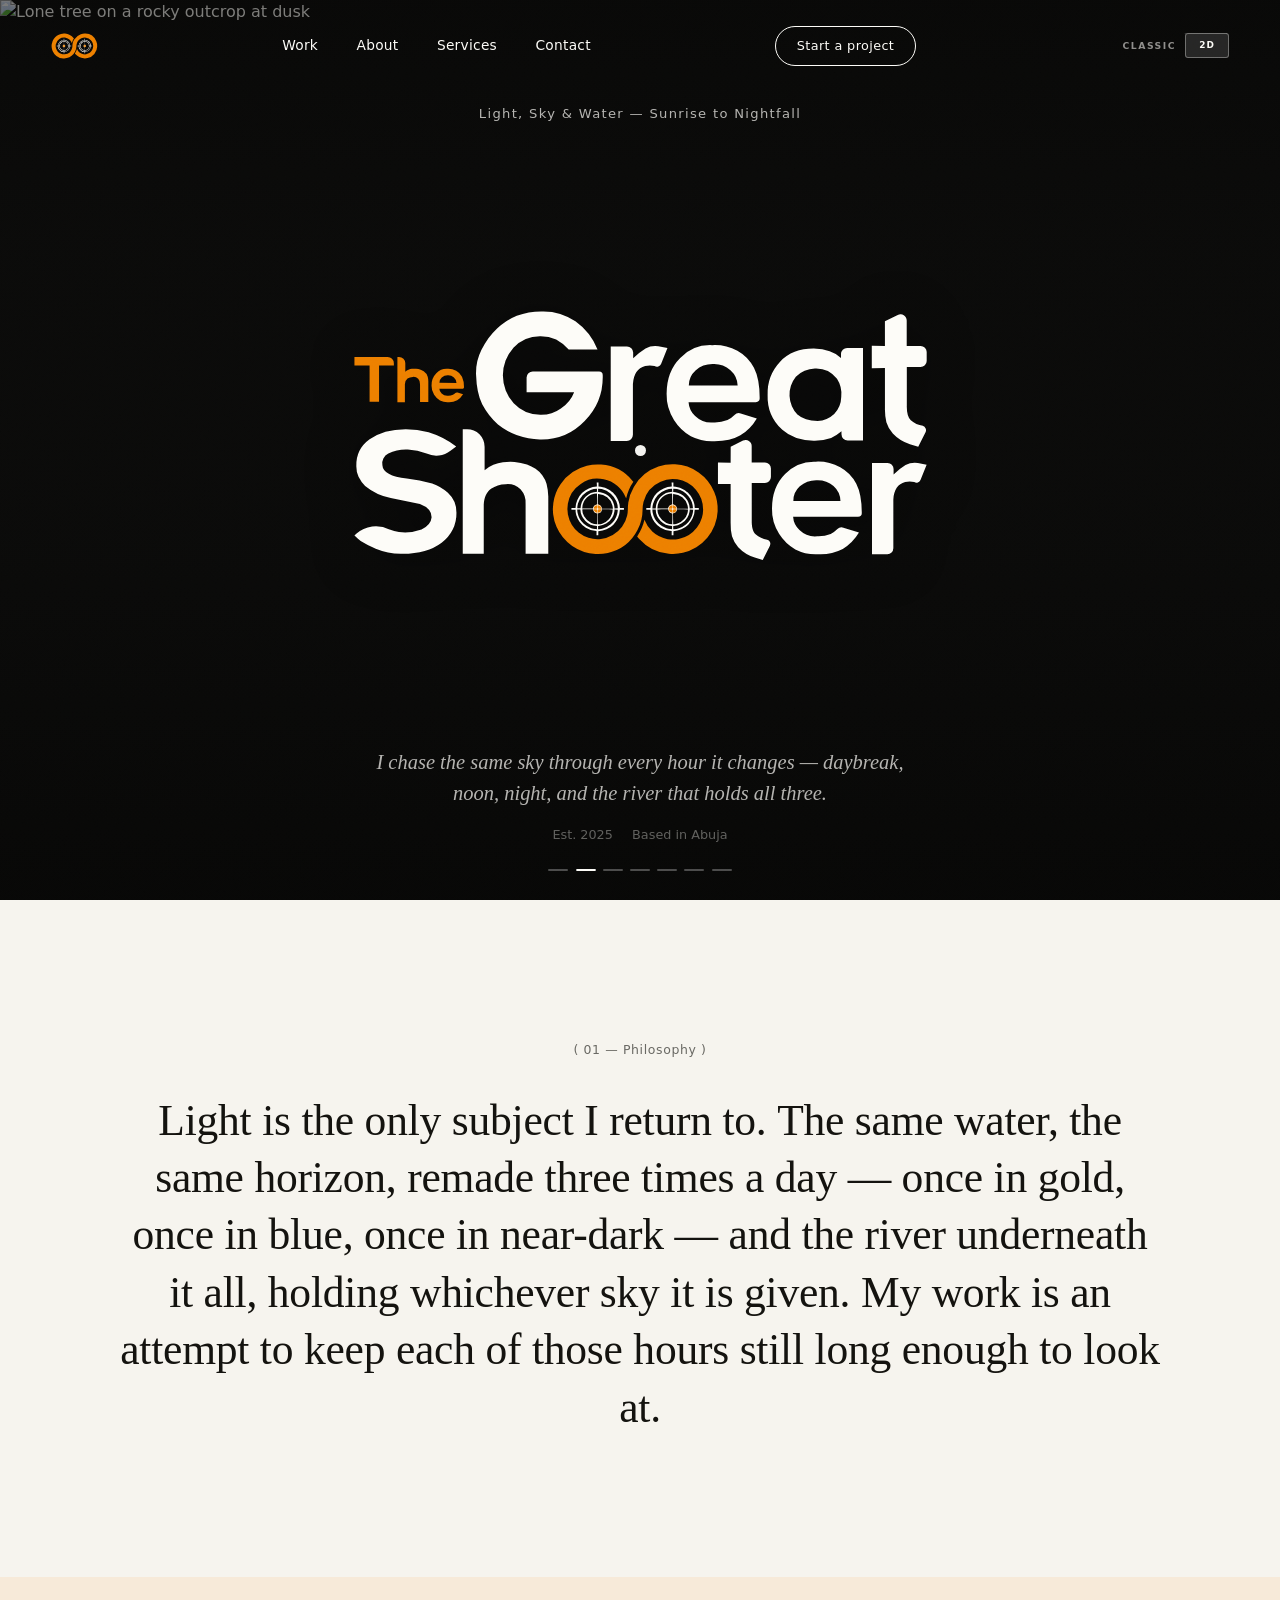
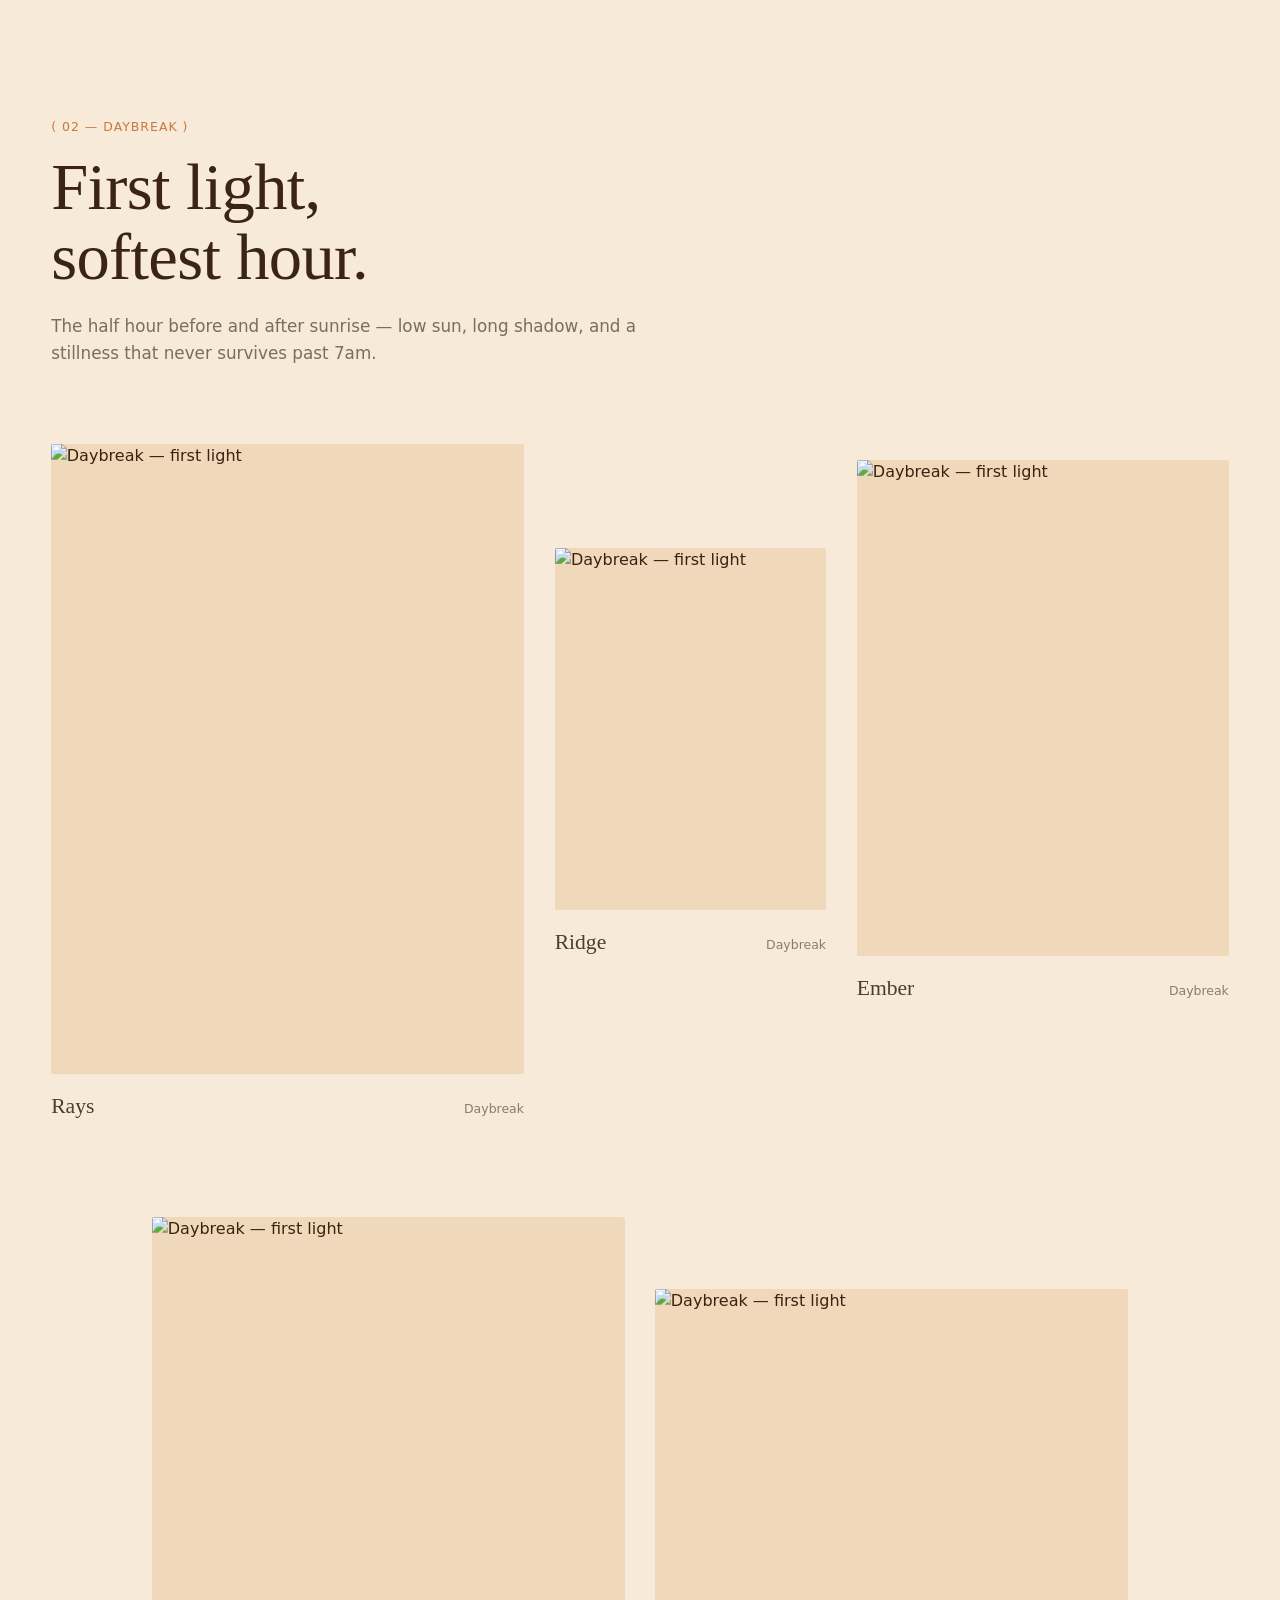
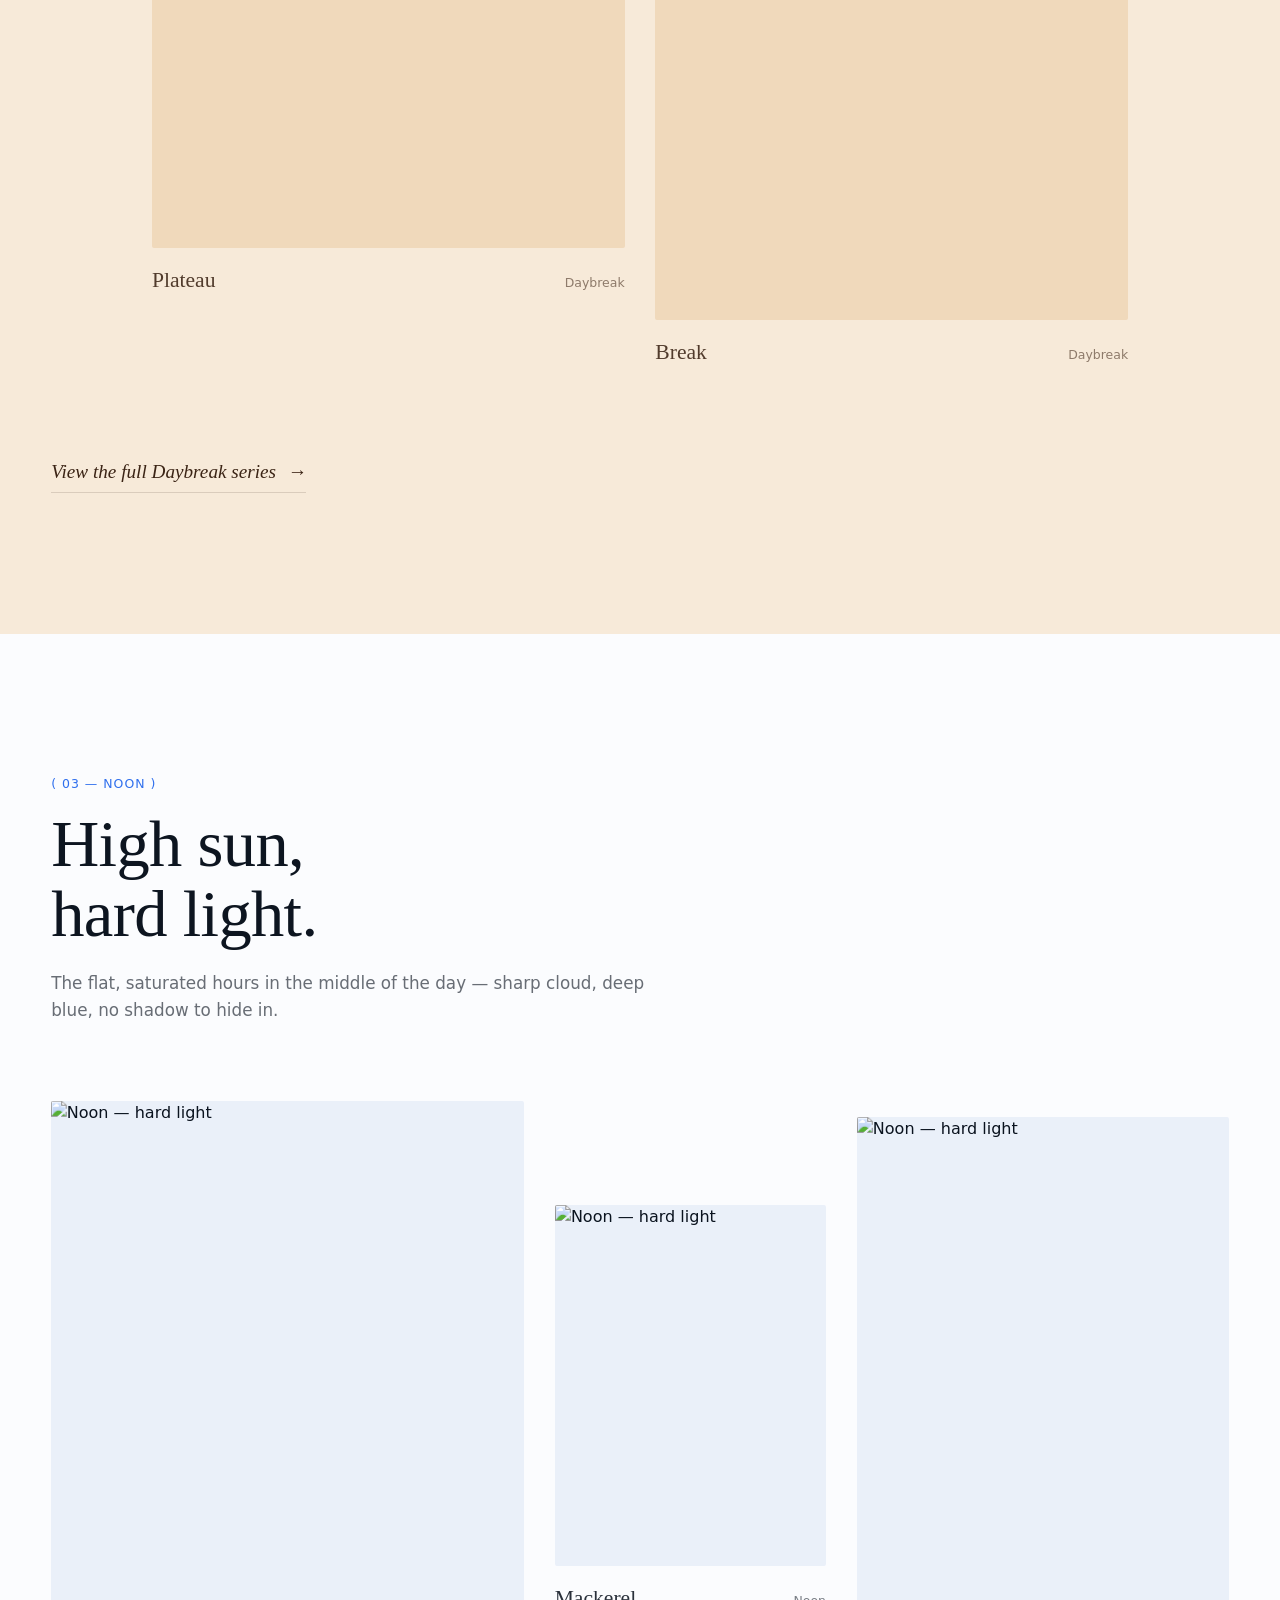
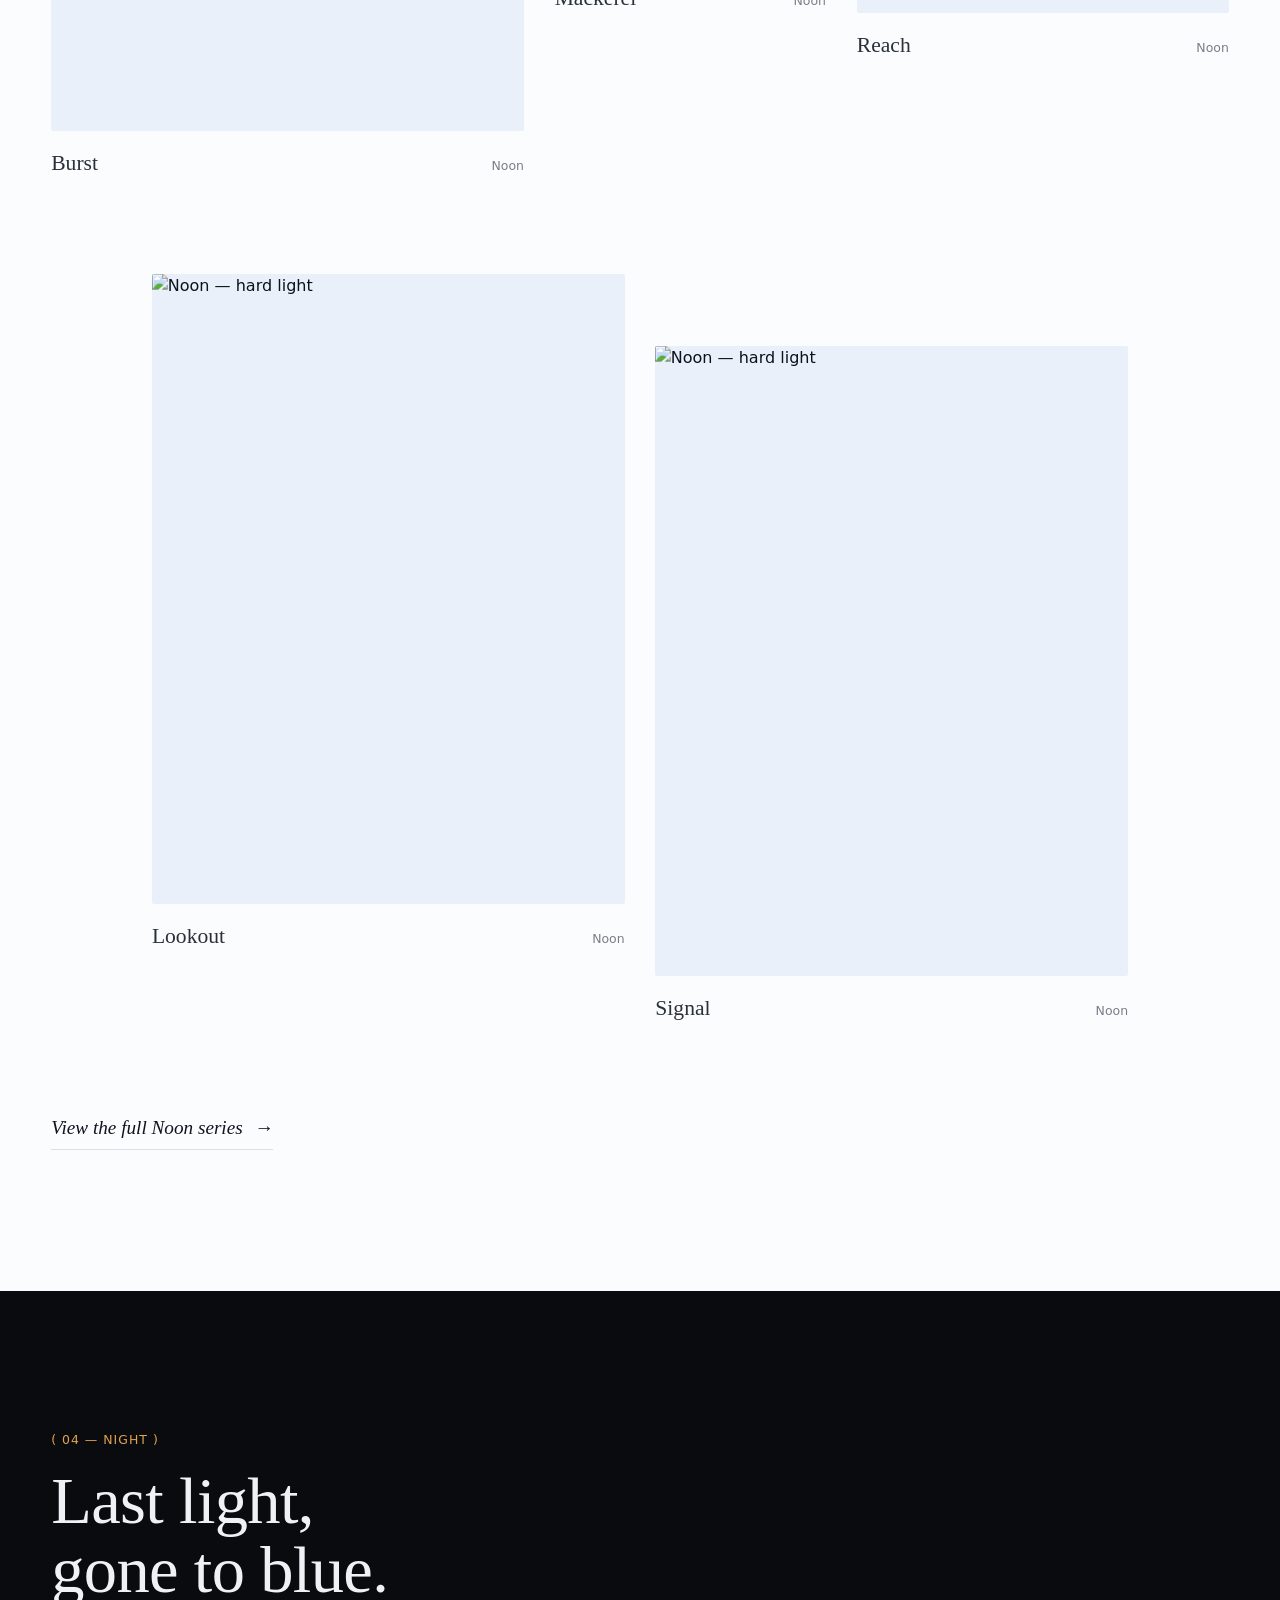
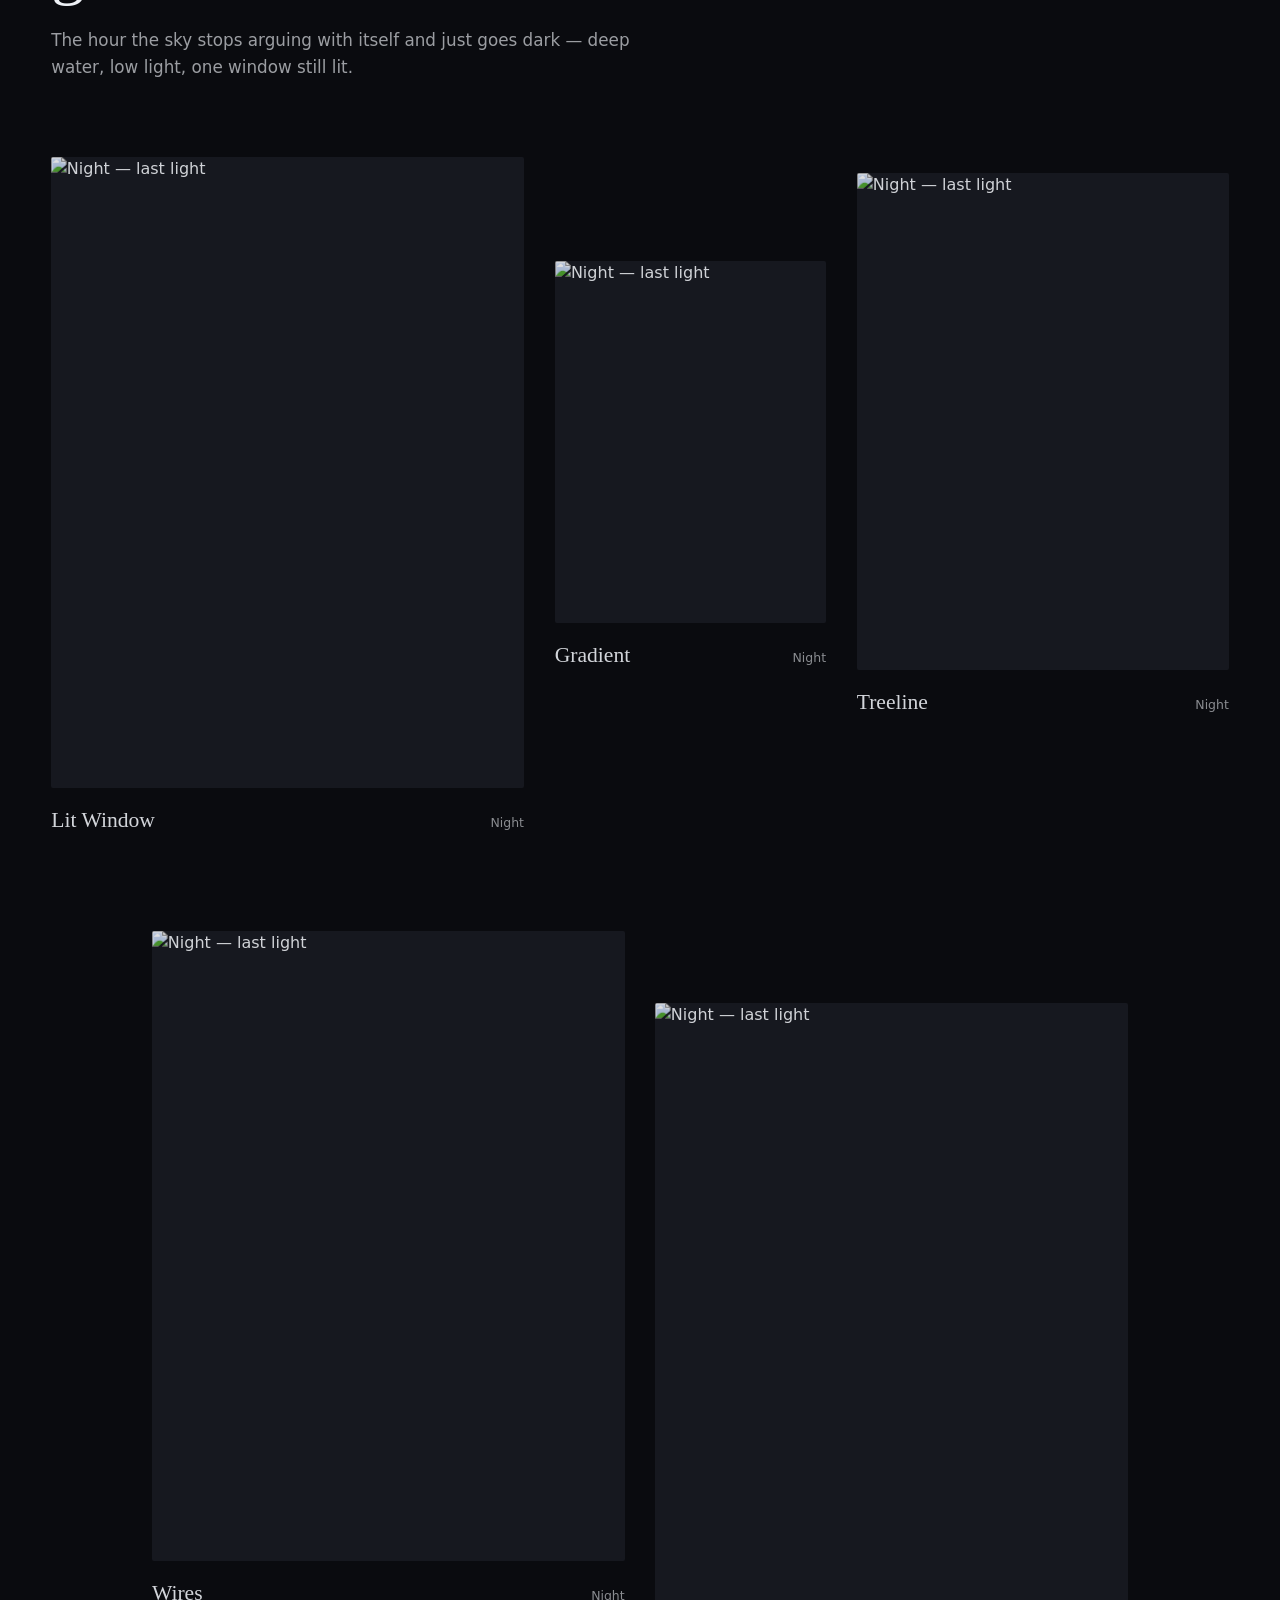
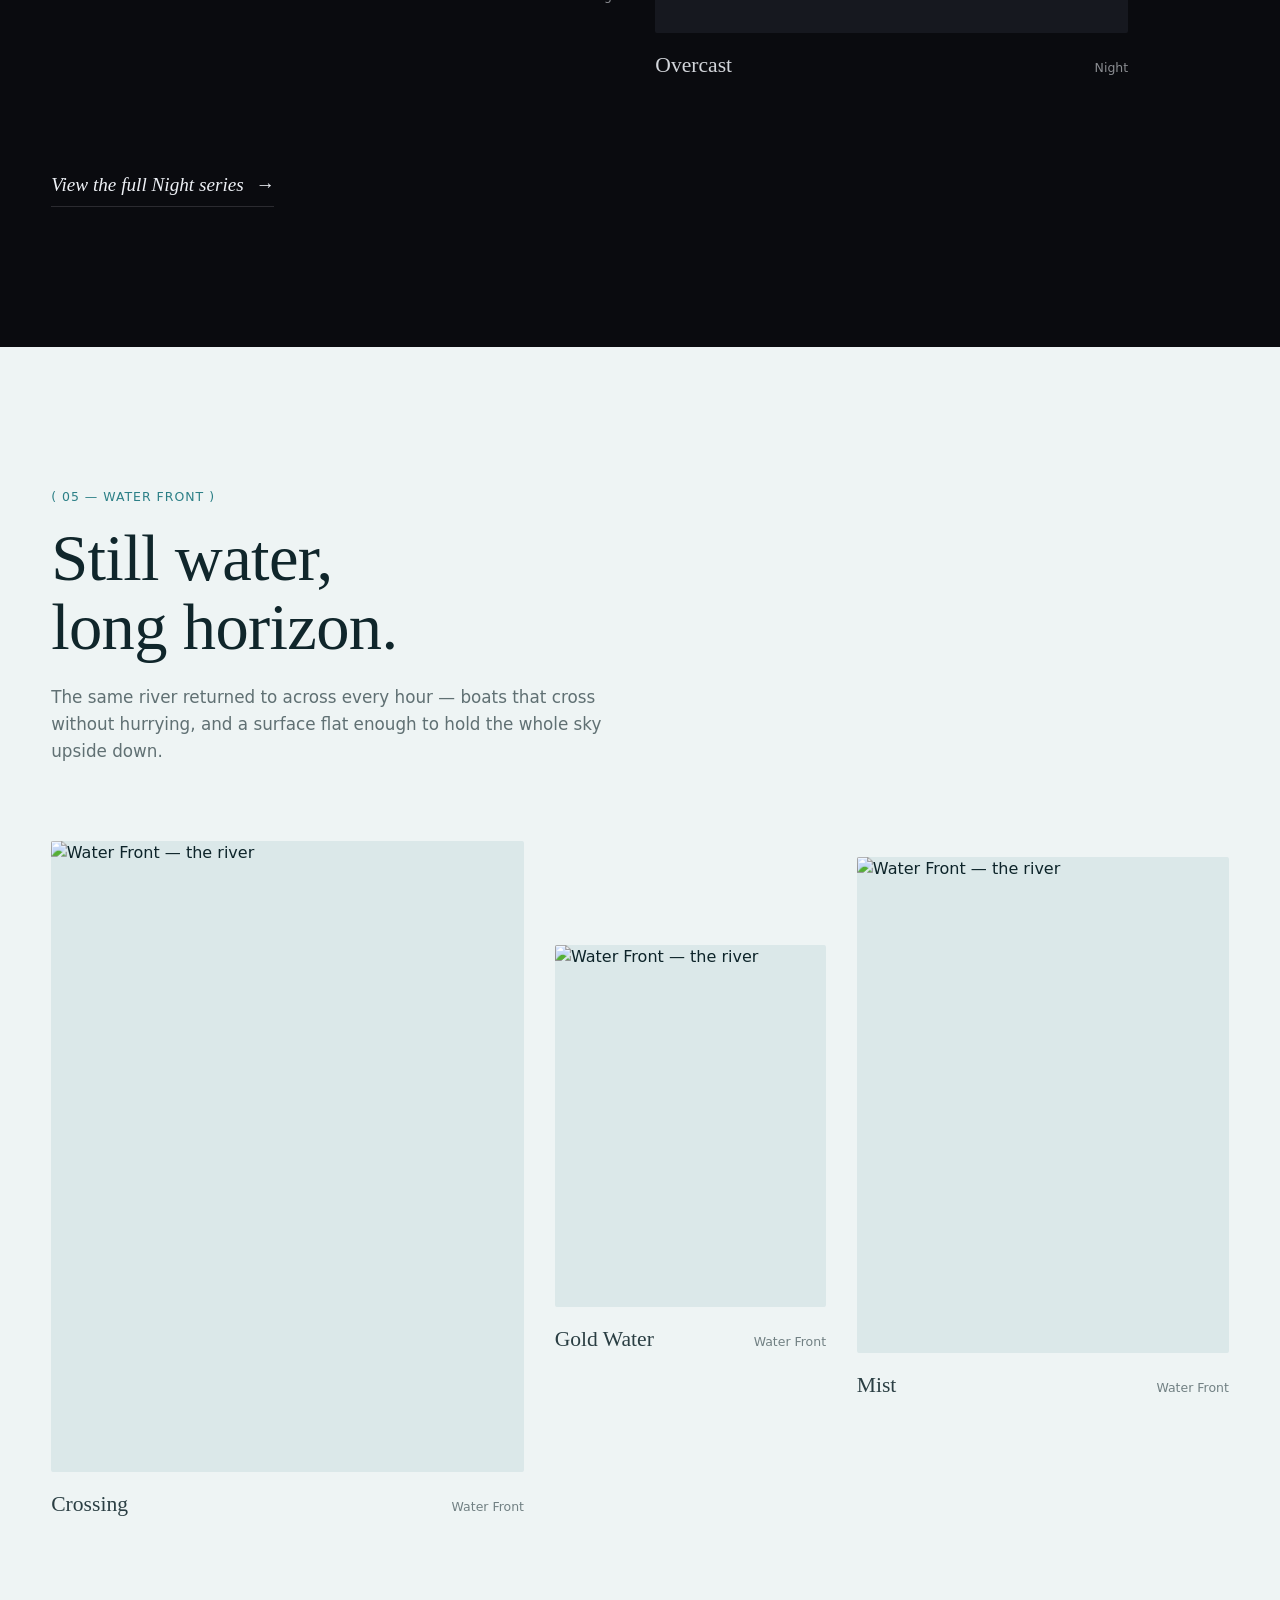
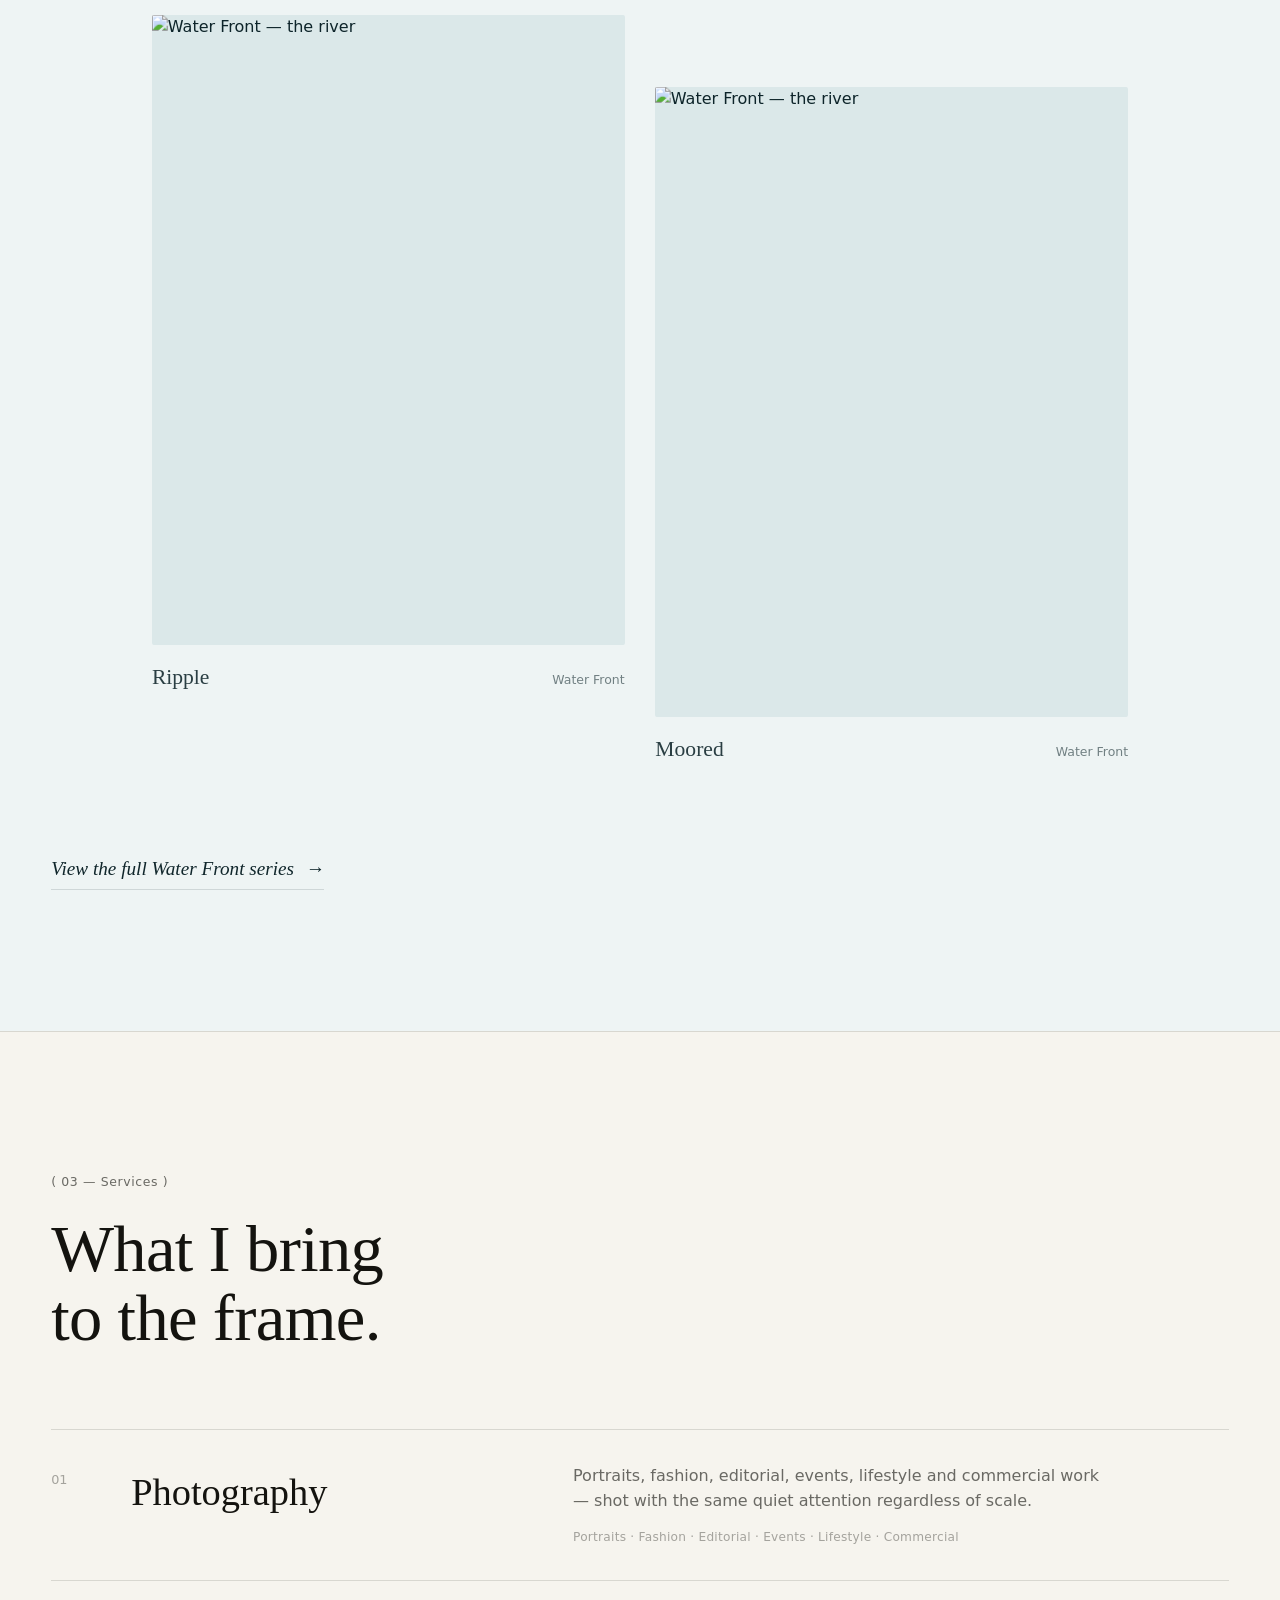
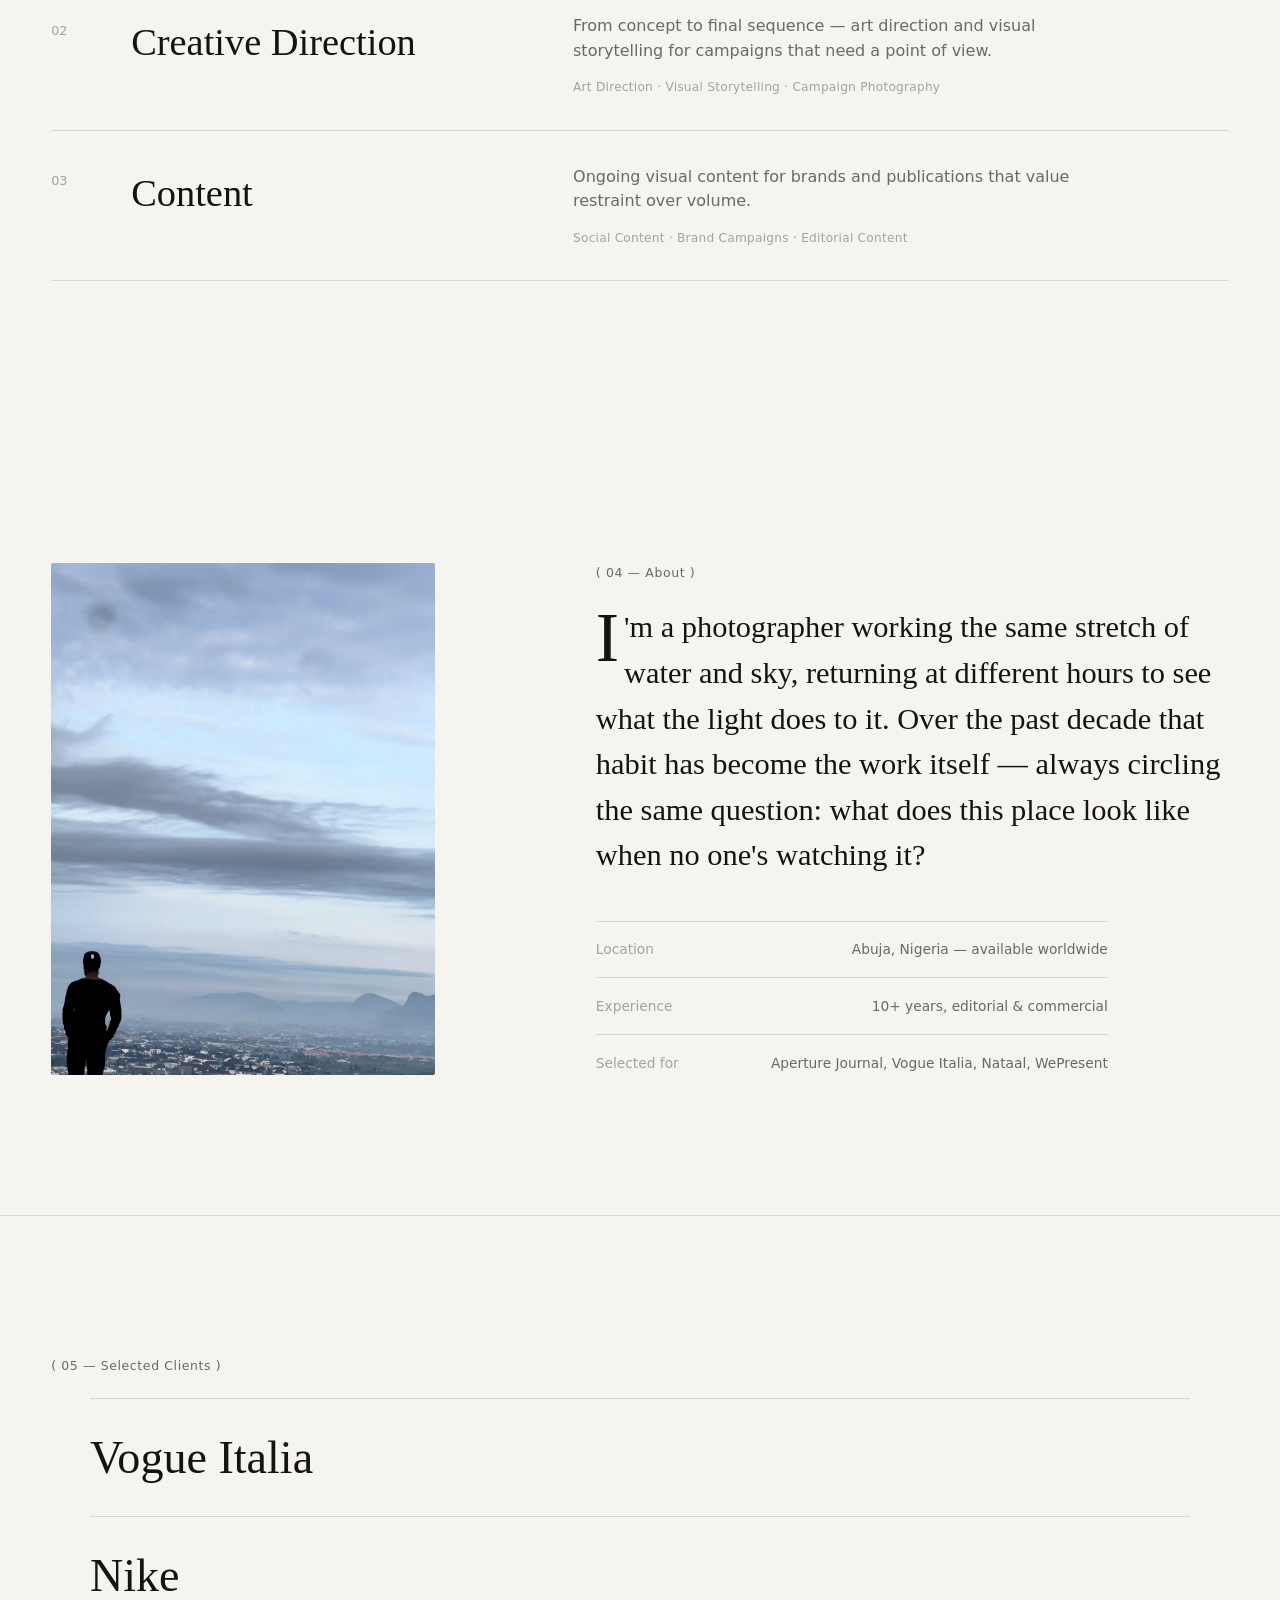
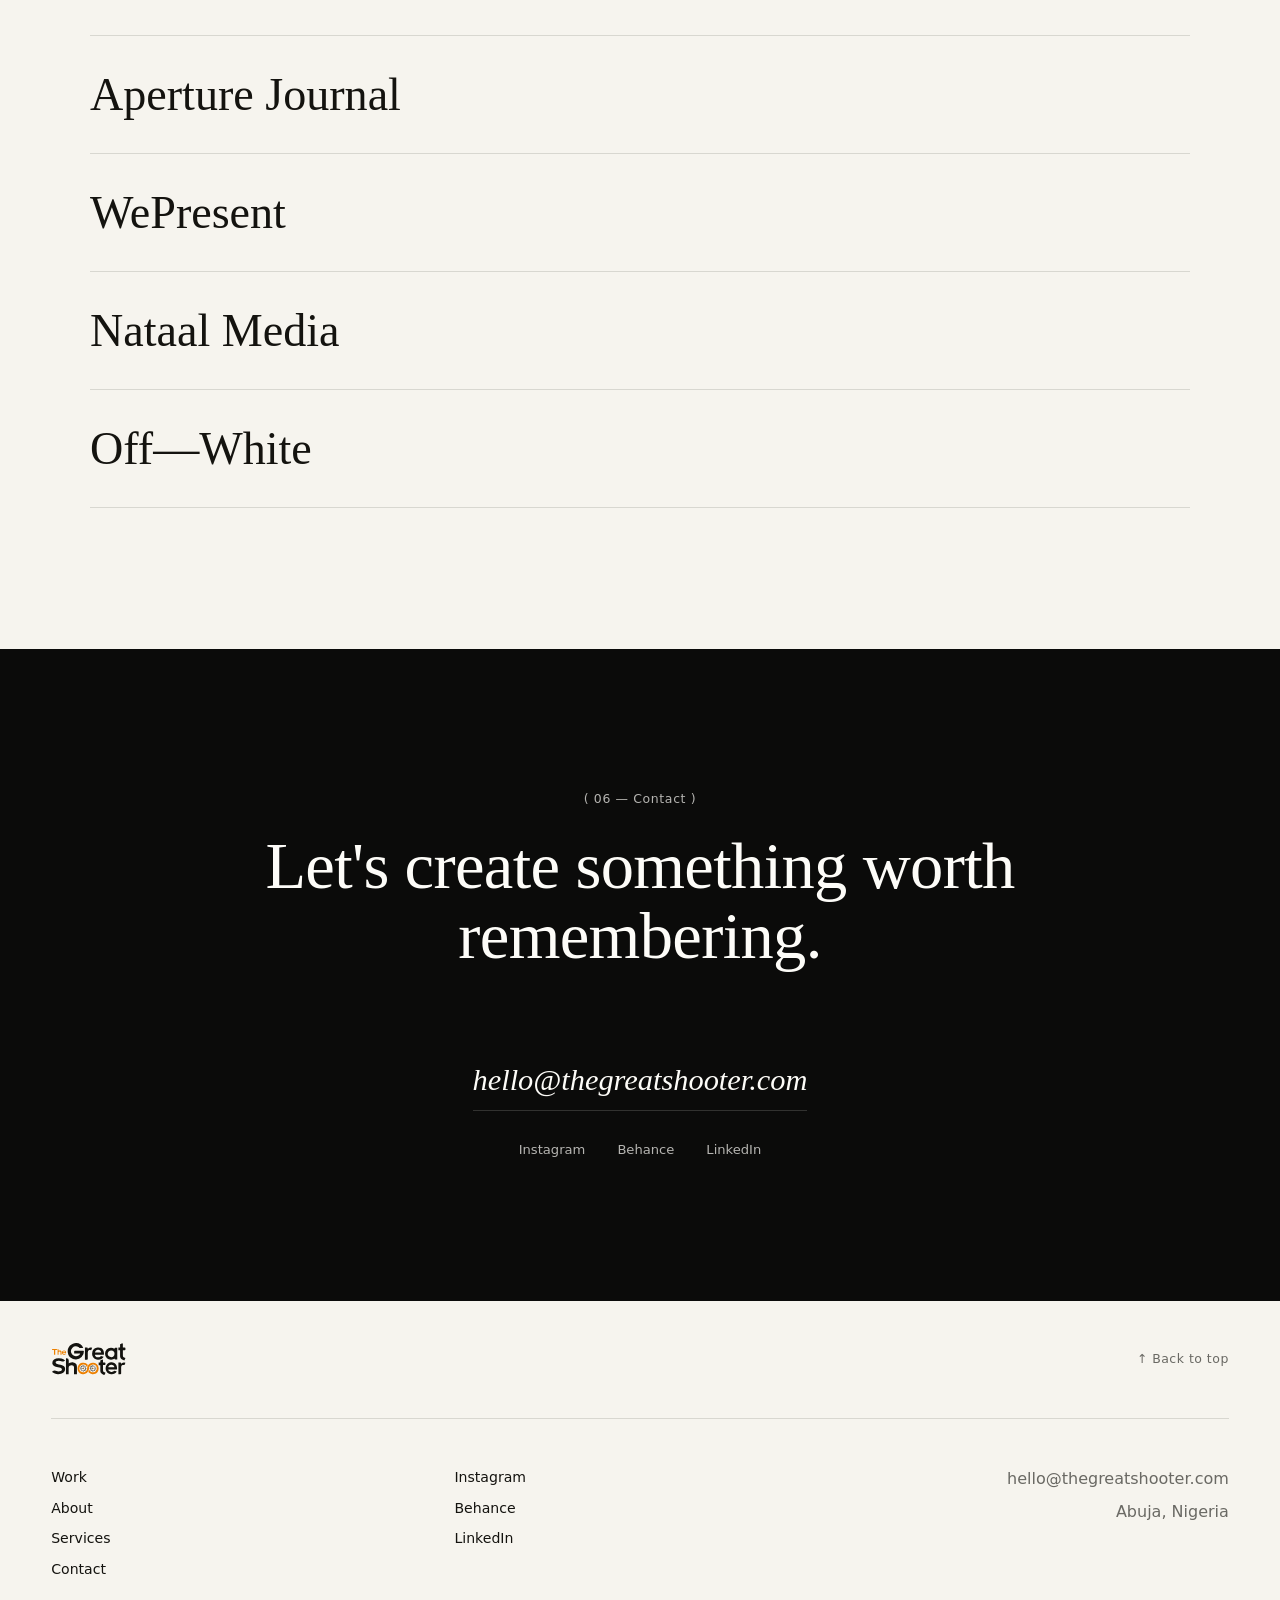
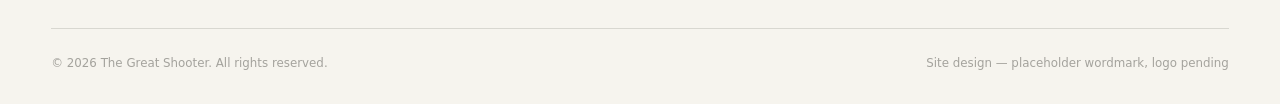
==== index.html @ 6ff4e576 "The Great Shooter - portfolio site" ====
<!DOCTYPE html>
<html lang="en">
<head>
<meta charset="UTF-8">
<meta name="viewport" content="width=device-width, initial-scale=1.0">
<title>The Great Shooter — Photography</title>
<meta name="description" content="The Great Shooter — portrait, fashion and editorial photography. A visual exhibition of stillness and character.">
<link rel="preconnect" href="https://api.fontshare.com">
<link rel="preconnect" href="https://cdn.fontshare.com" crossorigin>
<link href="https://api.fontshare.com/v2/css?f[]=gambarino@400&f[]=manrope@300,400,500,600,700&display=swap" rel="stylesheet">
<link rel="icon" href="assets/logo/icon.svg" type="image/svg+xml">
<link rel="stylesheet" href="css/style.css">
<meta name="referrer" content="no-referrer">
</head>
<body>
<svg class="tgs-defs" aria-hidden="true" focusable="false" width="0" height="0" style="position:absolute"><symbol id="tgs-logo" viewBox="109.4 168 213.1 96"><path class="tgs-mark" d="M126.72,189.81v.77h-5.36v13.17h-3.43V190.58h-5.48v-3.07h12A2.3,2.3,0,0,1,126.72,189.81Z"/><path class="tgs-mark" d="M128,187.51h.56a2.3,2.3,0,0,1,2.3,2.3v3.09a3.44,3.44,0,0,1,1.15-.75,5.54,5.54,0,0,1,1.26-.32,8.16,8.16,0,0,1,1.51,0,7.64,7.64,0,0,1,1.63.32,5.3,5.3,0,0,1,1.11.57,3.61,3.61,0,0,1,1.45,2,6.88,6.88,0,0,1,.22,1.63v7.52h-3v-6.46a2.63,2.63,0,0,0-.67-2,2.45,2.45,0,0,0-1.93-.66,3.22,3.22,0,0,0-1.93.62,2.59,2.59,0,0,0-.95,2.07v6.44H128Z"/><path class="tgs-mark" d="M151.67,199h-8.49a2.57,2.57,0,0,0,.83,1.74,2.93,2.93,0,0,0,2.34.82,4.25,4.25,0,0,0,1.75-.31,3,3,0,0,0,.88-.64.8.8,0,0,1,.78-.19l2,.63a6.36,6.36,0,0,1-2.12,2.16,6.44,6.44,0,0,1-3.22.69,5.94,5.94,0,0,1-3-.63,6.17,6.17,0,0,1-2.13-2.05,5.82,5.82,0,0,1-.93-3.29,6.06,6.06,0,0,1,1.72-4.53,5.2,5.2,0,0,1,4-1.62,6,6,0,0,1,3.19.71,5,5,0,0,1,2.11,2.18,8.44,8.44,0,0,1,.73,3.83h0A.5.5,0,0,1,151.67,199Zm-2.29-2.08a2.74,2.74,0,0,0-.92-2,3.13,3.13,0,0,0-2.19-.77,3.28,3.28,0,0,0-2.22.8,2.56,2.56,0,0,0-.84,1.92Z"/><path class="tgs-type" d="M201,192.79a1.31,1.31,0,0,1,1.31,1.31h0a22.69,22.69,0,0,1-6.53,16.6,21.73,21.73,0,0,1-16.24,6.68A25,25,0,0,1,164.4,212a27.36,27.36,0,0,1-5.71-7.37q-2-3.92-2.22-10.68a18.36,18.36,0,0,1,1.92-8.91,33.27,33.27,0,0,1,2.56-4.27,29.31,29.31,0,0,1,3.13-3.52,22.17,22.17,0,0,1,7.13-4.66,26,26,0,0,1,9-1.54,20.46,20.46,0,0,1,12.22,3.59,23,23,0,0,1,8,10.21H190a15.32,15.32,0,0,0-4.53-3.68A13.86,13.86,0,0,0,179.7,180a13.1,13.1,0,0,0-9.7,4.16,15.06,15.06,0,0,0,.09,20.15,13.21,13.21,0,0,0,9.89,4.15,12.09,12.09,0,0,0,7.19-2.29,12.27,12.27,0,0,0,4.8-5.87H174.76V195a2.25,2.25,0,0,1,2.25-2.25Z"/><path class="tgs-type" d="M205.21,183.7h5.87a2.24,2.24,0,0,1,2.25,2.24V188a23.44,23.44,0,0,1,4.48-3.57,7.25,7.25,0,0,1,4.62-.81l3.31.7-2.31,5.74a1.59,1.59,0,0,1-2.36.74h0a8.25,8.25,0,0,0-3.4,0q-4.11,1.11-4.43,6.53v18.37a2.24,2.24,0,0,1-2.25,2.24h-5.78Z"/><path class="tgs-type" d="M257.73,203.89H233.38a7.55,7.55,0,0,0,2.38,5,8.47,8.47,0,0,0,6.72,2.33,11.93,11.93,0,0,0,5-.89,8.86,8.86,0,0,0,2.53-1.82,2.23,2.23,0,0,1,2.24-.55l5.84,1.81A18,18,0,0,1,252,216q-3.42,2-9.21,2a16.94,16.94,0,0,1-8.58-1.79,17.61,17.61,0,0,1-6.11-5.9,16.7,16.7,0,0,1-2.66-9.42q0-8.13,4.92-13a15.1,15.1,0,0,1,11.55-4.64,17.6,17.6,0,0,1,9.14,2,14.64,14.64,0,0,1,6,6.23q2.07,4,2.08,11h0A1.44,1.44,0,0,1,257.73,203.89Zm-6.58-6a7.77,7.77,0,0,0-2.61-5.59,9,9,0,0,0-6.3-2.2,9.37,9.37,0,0,0-6.34,2.29,7.31,7.31,0,0,0-2.43,5.5Z"/><path class="tgs-type" d="M262,201.28a16.78,16.78,0,0,1,4.51-12.06q4.5-4.72,12.15-4.73,6.66.22,9.89,3.45V186.5a2.24,2.24,0,0,1,2.25-2.24h5.72v33.49h-5.54a2.25,2.25,0,0,1-2.25-2.25v-1.06a15.52,15.52,0,0,1-3.75,2.4,17.88,17.88,0,0,1-6.32,1q-7,0-11.34-3.92A16.38,16.38,0,0,1,262,201.28Zm10.92,7.19q2.39,2.15,7.18,2.28a9.84,9.84,0,0,0,6-2.59,9.49,9.49,0,0,0,2.55-6.27,10,10,0,0,0-1.54-6.44,9.53,9.53,0,0,0-8-3.73,10.57,10.57,0,0,0-6.9,2.94,10.46,10.46,0,0,0,.65,13.81Z"/><path class="tgs-type" d="M304.45,174.6l4.65-2.28a2.25,2.25,0,0,1,3.24,2v9.22l5,0a2.24,2.24,0,0,1,2.23,2.26l0,3.17a2.24,2.24,0,0,1-2.25,2.23h-4.94v13.86c-.07,2.61.42,4.4,1.44,5.36a9.17,9.17,0,0,0,4.34,2.05h0a1.62,1.62,0,0,1,1,2.29l-2.65,5.27-3-.89a14.19,14.19,0,0,1-6.2-3.87,11.42,11.42,0,0,1-2.33-4.15,19.85,19.85,0,0,1-.52-5.08V191.53l-4.76.05v-8.07l4.76.05Z"/><path class="tgs-type" d="M151.65,213.69h1.56a6.35,6.35,0,0,1,6.35,6.35v8.53a9.81,9.81,0,0,1,3.17-2.07,15.25,15.25,0,0,1,3.49-.87,21.62,21.62,0,0,1,4.18-.12,20.3,20.3,0,0,1,4.5.9A13.8,13.8,0,0,1,178,228a9.86,9.86,0,0,1,2.49,2.42A10,10,0,0,1,182,233.5a20.18,20.18,0,0,1,.61,4.52v20.77H174.4V240.94a7.27,7.27,0,0,0-1.84-5.55,6.76,6.76,0,0,0-5.35-1.83,8.85,8.85,0,0,0-5.33,1.71c-1.57,1.14-2.45,3-2.63,5.71v17.81h-7.6Z"/><path class="tgs-type" d="M112.45,252.18l.66-.62a10.6,10.6,0,0,1,12-1.54l.07,0a11.49,11.49,0,0,0,3.37.85,15.9,15.9,0,0,0,2.25.16,18.92,18.92,0,0,0,5.94-1.08q3.42-1.62,3.64-4.41,0-3.15-4.23-4.77l-10.56-2.15a21.2,21.2,0,0,1-9.27-4.37,12.25,12.25,0,0,1-2.38-3.35,8.84,8.84,0,0,1-.81-3.8,11.59,11.59,0,0,1,4.81-9.75q5-3.69,13.09-3.69a34.1,34.1,0,0,1,8.25,1.1,31.32,31.32,0,0,1,10,5.15l-2.07,1.6a8.43,8.43,0,0,1-8.65,1l0,0a20.12,20.12,0,0,0-6.77-1.44,14.44,14.44,0,0,0-7.08,1.44,3.88,3.88,0,0,0-2.14,4.23q.22,3.83,8.82,4.81a56.3,56.3,0,0,1,9.19,1.78,17.19,17.19,0,0,1,5.69,3.35,9.63,9.63,0,0,1,3.1,7.24A13,13,0,0,1,144,254.74q-5.25,4-14.12,4a23.58,23.58,0,0,1-9.71-1.8,36.53,36.53,0,0,1-5.46-2.81C114,253.61,113.29,253,112.45,252.18Z"/><path class="tgs-type" d="M299.77,225.92h5.65a2.17,2.17,0,0,1,2.17,2.17v2a22.22,22.22,0,0,1,4.32-3.44,7,7,0,0,1,4.45-.78l3.19.67-2.22,5.54a1.54,1.54,0,0,1-2.27.71h0a8.06,8.06,0,0,0-3.29,0c-2.63.71-4.06,2.81-4.27,6.29v17.71a2.17,2.17,0,0,1-2.17,2.16h-5.56Z"/><path class="tgs-type" d="M294.7,245.39H271.22a7.25,7.25,0,0,0,2.3,4.81,8.13,8.13,0,0,0,6.47,2.25,11.54,11.54,0,0,0,4.84-.85,8.6,8.6,0,0,0,2.43-1.76,2.15,2.15,0,0,1,2.16-.53l5.64,1.75a17.49,17.49,0,0,1-5.87,5.95,17.68,17.68,0,0,1-8.88,1.91,16.38,16.38,0,0,1-8.28-1.73,17,17,0,0,1-5.89-5.68,16.07,16.07,0,0,1-2.56-9.09q0-7.81,4.74-12.52a14.56,14.56,0,0,1,11.13-4.47,17,17,0,0,1,8.82,2,14.12,14.12,0,0,1,5.82,6q2,3.89,2,10.59h0A1.39,1.39,0,0,1,294.7,245.39Zm-6.34-5.76a7.54,7.54,0,0,0-2.52-5.39,8.7,8.7,0,0,0-6.07-2.11,9,9,0,0,0-6.12,2.2,7.06,7.06,0,0,0-2.34,5.3Z"/><path class="tgs-mark" d="M213.41,232.73a16.48,16.48,0,0,0-1.61,2.86,18.07,18.07,0,0,0-1,3.09c-.08-.05-.08-.12-.11-.17a10.76,10.76,0,0,0-8-6.7,10.38,10.38,0,0,0-8.33,1.67,10.66,10.66,0,0,0-4.67,7.2A10.94,10.94,0,0,0,197.16,253a11,11,0,0,0,14-8.13,10.15,10.15,0,0,0,.24-2.05,17,17,0,0,1,.18-2.57,15.56,15.56,0,0,1,2-5.69,16.21,16.21,0,0,1,8.9-7.34,15.79,15.79,0,0,1,6-.83,16.24,16.24,0,0,1,14.19,10,15.75,15.75,0,0,1,1.24,6.94,16.24,16.24,0,0,1-12.58,15.1,15.49,15.49,0,0,1-5.08.33,16.27,16.27,0,0,1-10.62-5.29,9.7,9.7,0,0,1-.85-1,17.24,17.24,0,0,0,2.63-6c.09,0,.1.15.13.22a10.9,10.9,0,0,0,2.71,4,11.11,11.11,0,0,0,5.58,2.78,11,11,0,0,0,12.38-7.76,9.9,9.9,0,0,0,.44-2.9,11,11,0,0,0-9.35-11,10.24,10.24,0,0,0-6.05.85,10.8,10.8,0,0,0-6.18,7.39,12.2,12.2,0,0,0-.33,2.77,15.61,15.61,0,0,1-1.83,7.33,16.15,16.15,0,0,1-10.75,8.3,15.49,15.49,0,0,1-4.4.38,16.25,16.25,0,0,1-14.17-9.8,16.71,16.71,0,0,1-1.23-4.66,16.15,16.15,0,0,1,.08-4,15.74,15.74,0,0,1,2.61-6.76,16.1,16.1,0,0,1,9.53-6.7,15.67,15.67,0,0,1,5.15-.43,16.16,16.16,0,0,1,11.47,6l.18.23S213.38,232.69,213.41,232.73Z"/><circle class="tgs-mark" cx="200.43" cy="242.53" r="1.56"/><path class="tgs-type" d="M200.71,250.56c0,.25,0,.5,0,.74l0,.72a4.51,4.51,0,0,1-.64,0,3.85,3.85,0,0,1,0-.48c0-.17,0-.33,0-.49s0-.32,0-.5H200a7.85,7.85,0,0,1-3.79-1.21,8.14,8.14,0,0,1-3.45-4.54,6.66,6.66,0,0,1-.26-1.33c0-.18,0-.37,0-.55a.31.31,0,0,1,0-.1h-.08l-.53,0-.8,0H191a2.74,2.74,0,0,1,0-.64c.24,0,.48,0,.72,0l.74,0a8,8,0,0,1,7.74-7.73c0-.51,0-1-.06-1.5a3.43,3.43,0,0,1,.65,0s0,.05,0,.08l0,.72,0,.62v.08l.8.08a6.86,6.86,0,0,1,.79.14,7.49,7.49,0,0,1,.77.23,6.74,6.74,0,0,1,.74.3c.24.12.48.24.71.38a6.88,6.88,0,0,1,.66.44,7.79,7.79,0,0,1,.63.51,7.4,7.4,0,0,1,.56.56c.18.2.35.41.51.62s.31.44.45.67.26.47.37.71.21.49.3.74.16.51.23.77a5.24,5.24,0,0,1,.15.79c0,.26.05.53.08.8l.72,0,.73,0c0,.07,0,.14,0,.21v.43h-.08l-.79,0-.54,0h-.07a8,8,0,0,1-7.75,7.74Zm-5.81-7.85a5.21,5.21,0,0,0,.68,2.51,5.67,5.67,0,0,0,2.57,2.39,5.18,5.18,0,0,0,2.14.48V248l0-.52c0-.42,0-.84.05-1.25,0-.68,0-1.36,0-2,0,0,0-.06,0-.09h-.06a1.35,1.35,0,0,1-.56-.17,1.53,1.53,0,0,1-.85-1.24s0-.05,0-.09H197.8l-1.38,0-1.22.05Zm7.12-.08a1.6,1.6,0,0,1-1.48,1.5.28.28,0,0,0,0,.09v.29c0,1,0,1.89,0,2.83,0,.23,0,.47,0,.7,0,0,0,0,0,.07l.5,0a5.93,5.93,0,0,0,1.09-.25,5.63,5.63,0,0,0,2.42-1.63,5.26,5.26,0,0,0,1.1-1.92,5.16,5.16,0,0,0,.27-1.47v-.09C204.67,242.62,203.35,242.62,202,242.63Zm-7.13-.25.17,0,.74,0,1,0h2a1.6,1.6,0,0,1,.46-1,1.57,1.57,0,0,1,1-.47.38.38,0,0,0,0-.1c0-.89,0-1.78,0-2.68,0-.37,0-.74-.05-1.12,0,0,0,0,0-.06a5.37,5.37,0,0,0-3.63,1.49A5.6,5.6,0,0,0,194.89,242.38Zm5.64-1.42a3.75,3.75,0,0,1,.39.09,2.21,2.21,0,0,1,.35.16,1.33,1.33,0,0,1,.3.23,1.19,1.19,0,0,1,.23.31,3.68,3.68,0,0,1,.15.35c0,.12.05.25.08.38h.47c.76,0,1.52,0,2.27,0l1.16-.05H206a.08.08,0,0,0,0,0,5.82,5.82,0,0,0-.2-1.25,5.54,5.54,0,0,0-5.07-4.09s-.07,0-.11,0C200.53,238.33,200.51,239.64,200.53,241Zm-6.24,1.78c-.1,0-1.12,0-1.21,0v.12a9.3,9.3,0,0,0,.13,1.06,7.28,7.28,0,0,0,2.24,4,7.5,7.5,0,0,0,2.74,1.6,6.43,6.43,0,0,0,1.3.29c.22,0,.44,0,.67.06h.05c0-.1.06-1.11,0-1.18a6.21,6.21,0,0,1-6-6Zm12.31,0v.06a5.82,5.82,0,0,1-.07.73,6.15,6.15,0,0,1-.75,2.1,6.21,6.21,0,0,1-2.22,2.22,6.07,6.07,0,0,1-2.71.85h-.21v.3c0,.1,0,.2,0,.3s0,.19,0,.28a1.51,1.51,0,0,0,0,.3h.07l.38,0a6.43,6.43,0,0,0,1.31-.24,7.45,7.45,0,0,0,2.83-1.54,7.29,7.29,0,0,0,2.29-3.62,6.9,6.9,0,0,0,.24-1.63v-.05A12,12,0,0,0,206.6,242.74Zm-6.39-7.54a7,7,0,0,0-2.27.44,7.34,7.34,0,0,0-2.89,1.92,7.19,7.19,0,0,0-1.7,3,6.84,6.84,0,0,0-.25,1.72l.59,0c.2,0,.4,0,.6,0a6.19,6.19,0,0,1,6-6C200.24,236,200.23,235.6,200.21,235.2Zm.43,1.19h.07a5.53,5.53,0,0,1,.7.07,6.15,6.15,0,0,1,5.17,5.63l0,.26,1.2-.05a7.14,7.14,0,0,0-.54-2.51,7.24,7.24,0,0,0-2-2.79,7.43,7.43,0,0,0-3.26-1.65,5.9,5.9,0,0,0-1.34-.14Zm-.28,4.77a1.37,1.37,0,0,0-1.29,1.31h1.07a.37.37,0,0,1,.22-.22Zm0,1.71-.14-.11a.73.73,0,0,1-.09-.13c-.16,0-1,0-1.07,0s0,0,0,.05a1.42,1.42,0,0,0,1.17,1.25h.13Zm1.47-.4s0,0,0,0,0-.09,0-.13a1.26,1.26,0,0,0-.34-.69,1.43,1.43,0,0,0-.81-.45h-.14v1.09a.37.37,0,0,1,.22.22Zm0,.17a9.54,9.54,0,0,0-1.07,0l-.09.13-.13.09c0,.15,0,1,0,1.08A1.36,1.36,0,0,0,201.83,242.64Z"/><circle class="tgs-mark" cx="227.62" cy="242.53" r="1.56"/><path class="tgs-type" d="M227.91,250.56c0,.25,0,.5,0,.74l0,.72a4.48,4.48,0,0,1-.64,0c0-.16,0-.32,0-.48s0-.33,0-.49a4.1,4.1,0,0,0,0-.5h-.2a7.89,7.89,0,0,1-3.79-1.21,8.14,8.14,0,0,1-3.45-4.54,7.45,7.45,0,0,1-.26-1.33c0-.18,0-.37,0-.55,0,0,0-.06,0-.1h-.07l-.54,0-.8,0h-.06a2.74,2.74,0,0,1,0-.64c.24,0,.48,0,.72,0l.74,0a8,8,0,0,1,7.74-7.73c0-.51,0-1-.06-1.5a3.45,3.45,0,0,1,.65,0,.22.22,0,0,1,0,.08l0,.72,0,.62v.08l.8.08a7,7,0,0,1,1.56.37,6.74,6.74,0,0,1,.74.3c.24.12.48.24.71.38a7,7,0,0,1,.67.44c.21.16.42.33.62.51a6,6,0,0,1,.57.56c.18.2.34.41.5.62s.31.44.45.67.26.47.37.71a6.74,6.74,0,0,1,.3.74c.09.25.16.51.23.77a5.24,5.24,0,0,1,.15.79c0,.26,0,.53.08.8l.72,0,.73,0a.38.38,0,0,1,0,.21v.43h-.07l-.8,0-.54,0h-.06a8.06,8.06,0,0,1-7.75,7.74Zm-5.81-7.85a5.19,5.19,0,0,0,.67,2.51,5.67,5.67,0,0,0,2.57,2.39,5.21,5.21,0,0,0,2.14.48s0,0,0-.06,0-.35,0-.52c0-.42,0-.84.05-1.25,0-.68,0-1.36,0-2a.28.28,0,0,0,0-.09h-.06a1.35,1.35,0,0,1-.56-.17,1.53,1.53,0,0,1-.85-1.24.37.37,0,0,0,0-.09H225l-1.38,0-1.22.05Zm7.11-.08a1.6,1.6,0,0,1-.45,1,1.62,1.62,0,0,1-1,.47s0,.06,0,.09v.29c0,1,0,1.89.05,2.83l0,.7a.25.25,0,0,0,0,.07l.49,0a5.75,5.75,0,0,0,1.09-.25,5.57,5.57,0,0,0,2.42-1.63,5.43,5.43,0,0,0,1.11-1.92,5.53,5.53,0,0,0,.26-1.47.27.27,0,0,0,0-.09C231.86,242.62,230.54,242.62,229.21,242.63Zm-7.12-.25.16,0,.74,0,1,0h2a1.6,1.6,0,0,1,.46-1,1.57,1.57,0,0,1,1-.47v-.1c0-.89,0-1.78,0-2.68,0-.37,0-.74-.05-1.12,0,0,0,0,0-.06a5.35,5.35,0,0,0-3.62,1.49A5.56,5.56,0,0,0,222.09,242.38Zm5.64-1.42c.13,0,.26,0,.38.09a2.21,2.21,0,0,1,.35.16,1.14,1.14,0,0,1,.3.23,1.19,1.19,0,0,1,.23.31,2.17,2.17,0,0,1,.15.35,2.33,2.33,0,0,1,.08.38h.47c.76,0,1.52,0,2.28,0l1.15-.05h.07v0a5.82,5.82,0,0,0-.2-1.25,5.54,5.54,0,0,0-5.07-4.09.15.15,0,0,0-.11,0C227.73,238.33,227.7,239.64,227.73,241Zm-6.24,1.78a12,12,0,0,0-1.21,0,.48.48,0,0,0,0,.12,7.48,7.48,0,0,0,.12,1.06,7.28,7.28,0,0,0,2.24,4,7.5,7.5,0,0,0,2.74,1.6,6.43,6.43,0,0,0,1.3.29c.22,0,.44,0,.67.06h.05c0-.1.06-1.11,0-1.18a6.09,6.09,0,0,1-4.15-1.81A6,6,0,0,1,221.49,242.74Zm12.31,0a.13.13,0,0,0,0,.06,5.82,5.82,0,0,1-.07.73,6.15,6.15,0,0,1-.75,2.1,6.21,6.21,0,0,1-2.22,2.22,6,6,0,0,1-2.71.85h-.21v.3c0,.1,0,.2,0,.3a2.62,2.62,0,0,0,0,.28c0,.1,0,.2,0,.3H228l.37,0a6.53,6.53,0,0,0,1.32-.24,7.52,7.52,0,0,0,2.83-1.54,7.34,7.34,0,0,0,2.28-3.62,7.47,7.47,0,0,0,.25-1.63.43.43,0,0,1,0-.05A11.91,11.91,0,0,0,233.8,242.74Zm-6.4-7.54a7,7,0,0,0-2.27.44,7.41,7.41,0,0,0-4.59,5,6.84,6.84,0,0,0-.25,1.72l.59,0c.2,0,.4,0,.61,0a6.18,6.18,0,0,1,6-6C227.43,236,227.43,235.6,227.4,235.2Zm.43,1.19h.07a5.69,5.69,0,0,1,.71.07,6.17,6.17,0,0,1,5.17,5.63,2.46,2.46,0,0,0,0,.26l1.2-.05a7.39,7.39,0,0,0-5.78-6.95,5.9,5.9,0,0,0-1.34-.14Zm-.27,4.77a1.36,1.36,0,0,0-1.29,1.31h1.07a.37.37,0,0,1,.22-.22Zm0,1.71a.57.57,0,0,1-.14-.11.45.45,0,0,1-.1-.13c-.16,0-1,0-1.07,0v.05a1.42,1.42,0,0,0,1.17,1.25h.14Zm1.46-.4s0,0,0,0,0-.09,0-.13a1.34,1.34,0,0,0-.35-.69,1.4,1.4,0,0,0-.8-.45h-.14c0,.36,0,.72,0,1.09a.39.39,0,0,1,.23.22Zm0,.17a9.54,9.54,0,0,0-1.07,0,1,1,0,0,1-.09.13l-.13.09a9.52,9.52,0,0,0,0,1.08A1.36,1.36,0,0,0,229,242.64Z"/><path class="tgs-type" d="M248.63,220l4.47-2.2a2.17,2.17,0,0,1,3.13,1.95v6l4.8,0a2.16,2.16,0,0,1,2.16,2.18l0,3.05a2.17,2.17,0,0,1-2.17,2.16h-4.77v13.36c-.06,2.52.41,4.25,1.39,5.18a8.82,8.82,0,0,0,4.19,2h0a1.56,1.56,0,0,1,1,2.21L260.23,261l-2.88-.85a13.84,13.84,0,0,1-6-3.74,11.22,11.22,0,0,1-2.25-4,19.57,19.57,0,0,1-.49-4.9v-14l-4.59,0v-7.78l4.59.05Z"/></symbol><symbol id="tgs-icon" viewBox="95.4 149.1 241.2 133.9"><path class="tgs-mark" d="M213.38,177.35A66.13,66.13,0,0,0,207,188.62,72.65,72.65,0,0,0,203,200.81c-.31-.19-.33-.47-.42-.68-6-14.19-16.5-23.1-31.46-26.39-11.79-2.6-22.87-.25-32.86,6.55a42,42,0,0,0-18.38,28.38A43.37,43.37,0,0,0,166.39,259a43.58,43.58,0,0,0,38.22-34,39.1,39.1,0,0,0,.93-8.08,72.65,72.65,0,0,1,.71-10.1A61.35,61.35,0,0,1,214,184.39a63.92,63.92,0,0,1,35.09-28.94,62.25,62.25,0,0,1,23.57-3.27,64.12,64.12,0,0,1,56,39.25,62.17,62.17,0,0,1,4.86,27.35,64,64,0,0,1-49.59,59.52,61.38,61.38,0,0,1-20,1.31c-16.61-1.6-30.49-8.73-41.85-20.87a37,37,0,0,1-3.34-4A68.06,68.06,0,0,0,229,231.13c.39.19.4.57.51.85a43.29,43.29,0,0,0,32.71,26.56C283.68,262.45,305,249,311.07,228a40.52,40.52,0,0,0,1.72-11.45c-.08-11.69-3.93-21.93-12.11-30.4a43,43,0,0,0-24.77-12.85,40.48,40.48,0,0,0-23.85,3.35c-12.63,5.9-20.85,15.57-24.35,29.13a45.7,45.7,0,0,0-1.29,10.93,61.73,61.73,0,0,1-7.24,28.9c-9.26,17.15-23.47,28-42.37,32.73a61,61,0,0,1-17.36,1.5,64.08,64.08,0,0,1-55.86-38.63,65.85,65.85,0,0,1-4.83-18.37,62.91,62.91,0,0,1,.31-15.75,62.18,62.18,0,0,1,10.28-26.63A63.37,63.37,0,0,1,146.92,154a60.68,60.68,0,0,1,20.31-1.72c18.44,1.5,33.39,9.67,45.21,23.77.26.3.49.62.73.94A2.76,2.76,0,0,1,213.38,177.35Z"/><circle class="tgs-mark" cx="162.23" cy="216" r="6.16"/><path class="tgs-type" d="M163.34,247.65c0,1,.07,1.94.1,2.9s.08,1.91.13,2.85a13.34,13.34,0,0,1-2.53,0c0-.62.05-1.25.06-1.88s.06-1.29.09-1.94.1-1.26.07-1.93c-.27,0-.52-.06-.77-.07a31.09,31.09,0,0,1-14.94-4.75,31.59,31.59,0,0,1-7.83-6.93,31,31,0,0,1-5.78-11,28.25,28.25,0,0,1-1-5.24c-.07-.72-.11-1.45-.17-2.18,0-.12,0-.24,0-.38s-.2,0-.29,0l-2.1.11-3.16.13a1.6,1.6,0,0,1-.23,0,9.88,9.88,0,0,1,0-2.49c1,0,1.9.06,2.85.09l2.91.11a31.72,31.72,0,0,1,30.54-30.51c-.07-2-.19-3.94-.25-5.88a11.89,11.89,0,0,1,2.56,0,1.45,1.45,0,0,1,0,.3l-.12,2.83c0,.83-.08,1.65-.11,2.47,0,.1,0,.19,0,.3,1.06.1,2.11.19,3.15.31a23.58,23.58,0,0,1,3.11.56,31.82,31.82,0,0,1,6,2.08c.94.48,1.88.95,2.79,1.49s1.78,1.13,2.63,1.75a31.28,31.28,0,0,1,2.45,2c.78.71,1.54,1.45,2.25,2.23a31.28,31.28,0,0,1,2,2.45,29.37,29.37,0,0,1,1.76,2.63,29.68,29.68,0,0,1,1.47,2.79c.45,1,.84,1.94,1.19,2.93s.63,2,.9,3a20.63,20.63,0,0,1,.58,3.1c.12,1.05.21,2.1.32,3.18.94,0,1.89-.07,2.85-.1l2.88-.14a2.2,2.2,0,0,1,.07.84c0,.27,0,.54,0,.81v.87a1.18,1.18,0,0,1-.3,0l-3.12-.13-2.14-.11-.26,0a31.74,31.74,0,0,1-30.55,30.54Zm-22.9-31a20.6,20.6,0,0,0,2.65,9.92A22.1,22.1,0,0,0,153.24,236a20.35,20.35,0,0,0,8.42,1.92l0-.23.09-2.07c.07-1.65.17-3.29.19-4.94,0-2.67,0-5.35,0-8,0-.11,0-.23,0-.35l-.23,0a5.69,5.69,0,0,1-2.24-.66,6.15,6.15,0,0,1-3.34-4.92,2.83,2.83,0,0,0-.07-.33h-4.23c-1.82,0-3.63,0-5.44.06-1.6,0-3.21.13-4.81.19Zm28.05-.32a6.27,6.27,0,0,1-5.85,5.93c0,.13,0,.23,0,.33v1.18c0,3.72,0,7.43.17,11.15.06.91.1,1.83.14,2.75,0,.09,0,.17.06.29.67-.05,1.32-.08,2-.16a21.23,21.23,0,0,0,4.29-1,22.45,22.45,0,0,0,9.56-6.39,21.49,21.49,0,0,0,4.34-7.58,20.77,20.77,0,0,0,1.06-5.8c0-.11,0-.23,0-.36C178.94,216.32,173.73,216.32,168.49,216.36Zm-28.09-1,.66.05c1,0,1.94.07,2.91.12,1.37.06,2.73.17,4.09.19,2.55,0,5.11,0,7.66,0l.38,0a6.29,6.29,0,0,1,5.86-5.92c0-.14,0-.26,0-.37,0-3.53.07-7.06-.14-10.58-.09-1.47-.13-2.94-.19-4.42a1.09,1.09,0,0,0,0-.26,21.27,21.27,0,0,0-14.28,5.9A22,22,0,0,0,140.4,215.41Zm22.23-5.63a14.62,14.62,0,0,1,1.51.35,9.69,9.69,0,0,1,1.4.63,4.74,4.74,0,0,1,1.16.94,4.59,4.59,0,0,1,.91,1.19,10.22,10.22,0,0,1,.61,1.4,13.06,13.06,0,0,1,.31,1.49h1.86c3,0,6,.05,9-.14,1.51-.09,3-.13,4.54-.19a2.61,2.61,0,0,0,.27-.06,1.24,1.24,0,0,0,0-.18,24,24,0,0,0-.78-4.91,21.8,21.8,0,0,0-20-16.12c-.14,0-.29-.05-.43.06C162.63,199.42,162.55,204.6,162.63,209.78Zm-24.6,7a41.56,41.56,0,0,0-4.77.22c0,.15,0,.31,0,.47a28.88,28.88,0,0,0,.5,4.14,28.56,28.56,0,0,0,8.83,15.7,29.2,29.2,0,0,0,10.79,6.32,27.38,27.38,0,0,0,5.13,1.15c.87.11,1.75.15,2.63.22a.83.83,0,0,0,.22,0c.08-.38.23-4.38.17-4.65a24.11,24.11,0,0,1-16.35-7.14A23.69,23.69,0,0,1,138,216.81Zm48.53,0c0,.1,0,.18,0,.26a21.13,21.13,0,0,1-.27,2.86,23.58,23.58,0,0,1-3,8.27,24.59,24.59,0,0,1-8.75,8.77,23.64,23.64,0,0,1-10.69,3.33l-.82.07c0,.42,0,.79,0,1.17s0,.78,0,1.17l.06,1.13a5.92,5.92,0,0,0,.09,1.18l.29,0,1.49-.1a27.39,27.39,0,0,0,5.17-1,29.37,29.37,0,0,0,11.16-6.06,28.76,28.76,0,0,0,9-14.29,28.21,28.21,0,0,0,1-6.4,1.46,1.46,0,0,0,0-.22C191,216.91,187,216.74,186.56,216.8Zm-25.23-29.71a28.24,28.24,0,0,0-8.94,1.71,29.22,29.22,0,0,0-18.09,19.54,26.68,26.68,0,0,0-1,6.78c.77,0,1.55.08,2.33.1a21,21,0,0,0,2.38.07,24.43,24.43,0,0,1,23.52-23.51C161.47,190.21,161.45,188.66,161.33,187.09Zm1.72,4.68.27,0c.93.07,1.86.14,2.78.29a24.3,24.3,0,0,1,20.38,22.19c0,.34.06.67.09,1,1.59,0,3.15-.13,4.73-.21a28.06,28.06,0,0,0-2.1-9.89,28.6,28.6,0,0,0-7.82-11,29.13,29.13,0,0,0-12.85-6.5,22.74,22.74,0,0,0-5.28-.58ZM162,210.6c-2.76-.09-5.32,2.93-5.08,5.16h4.21a1.53,1.53,0,0,1,.87-.89Zm0,6.72a4.62,4.62,0,0,1-.55-.41,3.77,3.77,0,0,1-.37-.52,38.81,38.81,0,0,0-4.22,0,.59.59,0,0,0,0,.19,5.62,5.62,0,0,0,4.62,4.92,3.12,3.12,0,0,0,.53,0Zm5.78-1.56c0-.08,0-.14,0-.19s0-.32-.05-.48a5.29,5.29,0,0,0-1.37-2.75,5.36,5.36,0,0,0-3.17-1.74,4.29,4.29,0,0,0-.55,0c0,1.46,0,2.87,0,4.31a1.49,1.49,0,0,1,.88.89Zm0,.64a37.34,37.34,0,0,0-4.24,0,3.16,3.16,0,0,1-.35.5,3.75,3.75,0,0,1-.51.38,42.28,42.28,0,0,0,0,4.24A5.38,5.38,0,0,0,167.75,216.4Z"/><circle class="tgs-mark" cx="269.43" cy="216" r="6.16"/><path class="tgs-type" d="M270.55,247.65c0,1,.07,1.94.1,2.9s.08,1.91.12,2.85a13.34,13.34,0,0,1-2.53,0c-.05-.62.06-1.25.07-1.88s.05-1.29.08-1.94.1-1.26.08-1.93c-.28,0-.53-.06-.78-.07a31.12,31.12,0,0,1-14.94-4.75,31.54,31.54,0,0,1-7.82-6.93,30.83,30.83,0,0,1-5.78-11,29.11,29.11,0,0,1-1-5.24c-.07-.72-.11-1.45-.16-2.18,0-.12,0-.24,0-.38s-.19,0-.28,0l-2.11.11-3.16.13a1.6,1.6,0,0,1-.23,0,9.88,9.88,0,0,1,0-2.49c.95,0,1.9.06,2.86.09l2.9.11a31.74,31.74,0,0,1,30.54-30.51c-.07-2-.19-3.94-.24-5.88a11.87,11.87,0,0,1,2.56,0,2.77,2.77,0,0,1,0,.3c0,.94-.09,1.89-.13,2.83s-.08,1.65-.11,2.47a1.56,1.56,0,0,0,0,.3c1.05.1,2.1.19,3.14.31a23.58,23.58,0,0,1,3.11.56,26.92,26.92,0,0,1,3,.89,27.47,27.47,0,0,1,2.92,1.19c.94.48,1.89.95,2.79,1.49s1.78,1.13,2.63,1.75a31.54,31.54,0,0,1,8.45,9.3c.54.9,1,1.84,1.48,2.79s.84,1.94,1.18,2.93.63,2,.91,3a21.94,21.94,0,0,1,.57,3.1c.12,1.05.21,2.1.32,3.18.95,0,1.9-.07,2.85-.1l2.89-.14a2,2,0,0,1,.06.84c0,.27,0,.54,0,.81v.87a1.17,1.17,0,0,1-.29,0l-3.12-.13-2.15-.11-.26,0a31.74,31.74,0,0,1-30.54,30.54Zm-22.91-31a20.72,20.72,0,0,0,2.65,9.92A22.2,22.2,0,0,0,260.44,236a20.35,20.35,0,0,0,8.42,1.92,1.6,1.6,0,0,0,0-.23c0-.69.07-1.38.09-2.07.07-1.65.18-3.29.2-4.94,0-2.67,0-5.35,0-8,0-.11,0-.23,0-.35l-.24,0a5.69,5.69,0,0,1-2.24-.66,6.15,6.15,0,0,1-3.34-4.92,2.83,2.83,0,0,0-.07-.33H259c-1.81,0-3.62,0-5.43.06-1.61,0-3.22.13-4.82.19Zm28.05-.32a6.19,6.19,0,0,1-1.8,4.08,6.26,6.26,0,0,1-4,1.85c0,.13,0,.23,0,.33,0,.4,0,.79,0,1.18,0,3.72-.05,7.43.17,11.15.05.91.09,1.83.14,2.75a1.25,1.25,0,0,0,.06.29c.66-.05,1.31-.08,1.95-.16a21.08,21.08,0,0,0,4.29-1,22.45,22.45,0,0,0,9.56-6.39,21.67,21.67,0,0,0,4.35-7.58,21.12,21.12,0,0,0,1.05-5.8c0-.11,0-.23,0-.36C286.15,216.32,280.94,216.32,275.69,216.36Zm-28.09-1,.66.05,2.92.12c1.36.06,2.72.17,4.08.19,2.56,0,5.11,0,7.67,0l.38,0a6.26,6.26,0,0,1,1.81-4.07,6.19,6.19,0,0,1,4-1.85c0-.14,0-.26,0-.37,0-3.53.08-7.06-.14-10.58-.09-1.47-.12-2.94-.19-4.42a2,2,0,0,0,0-.26,21.26,21.26,0,0,0-14.28,5.9A21.92,21.92,0,0,0,247.6,215.41Zm22.24-5.63a15,15,0,0,1,1.5.35,9.23,9.23,0,0,1,1.4.63,4.56,4.56,0,0,1,1.16.94,4.38,4.38,0,0,1,.91,1.19,9.13,9.13,0,0,1,.61,1.4c.15.47.21,1,.32,1.49h1.85c3,0,6,.05,9-.14,1.51-.09,3-.13,4.54-.19a2.61,2.61,0,0,0,.27-.06.58.58,0,0,0,0-.18,23.37,23.37,0,0,0-.78-4.91,21.81,21.81,0,0,0-20-16.12c-.14,0-.3-.05-.43.06C269.83,199.42,269.75,204.6,269.84,209.78Zm-24.61,7a41.56,41.56,0,0,0-4.77.22c0,.15,0,.31,0,.47a28.51,28.51,0,0,0,9.32,19.84,29.2,29.2,0,0,0,10.79,6.32,27.48,27.48,0,0,0,5.14,1.15c.87.11,1.74.15,2.62.22a.83.83,0,0,0,.22,0c.08-.38.23-4.38.17-4.65a24.06,24.06,0,0,1-16.34-7.14A23.65,23.65,0,0,1,245.23,216.81Zm48.54,0c0,.1,0,.18,0,.26a21.11,21.11,0,0,1-.26,2.86,23.79,23.79,0,0,1-3,8.27,24.59,24.59,0,0,1-8.75,8.77,23.64,23.64,0,0,1-10.68,3.33l-.83.07c0,.42,0,.79,0,1.17s0,.78.05,1.17,0,.76.06,1.13a5.91,5.91,0,0,0,.08,1.18l.29,0,1.49-.1a27.39,27.39,0,0,0,5.17-1,29.22,29.22,0,0,0,11.16-6.06,28.76,28.76,0,0,0,9-14.29,27.67,27.67,0,0,0,1-6.4.78.78,0,0,0,0-.22C298.15,216.91,294.17,216.74,293.77,216.8Zm-25.23-29.71a28.19,28.19,0,0,0-8.94,1.71,29.27,29.27,0,0,0-18.1,19.54,27.05,27.05,0,0,0-1,6.78c.77,0,1.54.08,2.32.1a21.06,21.06,0,0,0,2.39.07,24.42,24.42,0,0,1,23.51-23.51C268.68,190.21,268.65,188.66,268.54,187.09Zm1.71,4.68.27,0c.93.07,1.86.14,2.78.29a24.3,24.3,0,0,1,20.38,22.19c0,.34.06.67.09,1,1.59,0,3.15-.13,4.74-.21a29,29,0,0,0-9.93-20.88,29.09,29.09,0,0,0-12.84-6.5,22.84,22.84,0,0,0-5.28-.58Zm-1.09,18.83c-2.75-.09-5.31,2.93-5.08,5.16h4.22a1.51,1.51,0,0,1,.86-.89Zm0,6.72a5.62,5.62,0,0,1-.55-.41,3,3,0,0,1-.36-.52,39,39,0,0,0-4.23,0,1.15,1.15,0,0,0,0,.19,5.63,5.63,0,0,0,4.62,4.92,3.12,3.12,0,0,0,.53,0Zm5.78-1.56c0-.08,0-.14,0-.19s0-.32-.05-.48a5.21,5.21,0,0,0-1.37-2.75,5.34,5.34,0,0,0-3.16-1.74,4.45,4.45,0,0,0-.56,0c0,1.46,0,2.87,0,4.31a1.46,1.46,0,0,1,.88.89Zm0,.64a37.35,37.35,0,0,0-4.24,0,3.16,3.16,0,0,1-.35.5,3.22,3.22,0,0,1-.51.38,39.31,39.31,0,0,0,0,4.24A5.37,5.37,0,0,0,275,216.4Z"/></symbol></svg>

<div class="grain"></div>
<div class="cursor" id="cursor"><span class="cursor__label"></span></div>

<div class="progress" id="progress"></div>

<header class="site-header" id="siteHeader">
  <a href="index.html" class="wordmark" data-cursor="" aria-label="The Great Shooter — home"><svg class="wordmark__logo" role="img" aria-hidden="true"><use href="#tgs-icon"></use></svg></a>

  <nav class="nav-primary">
    <a href="#daybreak" data-cursor="">Work</a>
    <a href="#about" data-cursor="">About</a>
    <a href="#services" data-cursor="">Services</a>
    <a href="#contact" data-cursor="">Contact</a>
  </nav>

  <a href="#contact" class="nav-cta" data-cursor="open">Start a project</a>

  <button class="nav-toggle" id="navToggle" aria-label="Open menu">
    <span></span><span></span>
  </button>
</header>

<div class="menu-overlay" id="menuOverlay">
  <nav class="menu-overlay__nav">
    <a href="#daybreak" data-index="01">Work</a>
    <a href="#about" data-index="02">About</a>
    <a href="#services" data-index="03">Services</a>
    <a href="#clients" data-index="04">Clients</a>
    <a href="#contact" data-index="05">Contact</a>
  </nav>
  <div class="menu-overlay__foot">
    <span>hello@thegreatshooter.com</span>
    <span>Abuja — Available worldwide</span>
  </div>
</div>

<main>

  <!-- HERO -->
  <section class="hero" id="hero">
    <div class="hero__media" id="heroMedia">
      <img class="is-active" src="https://drive.google.com/thumbnail?id=1huvW7WlTZHghkjPQ_yTTqFVhOyYQ-UNq&sz=w1600" alt="Tree silhouette with sunburst">
      <img src="https://drive.google.com/thumbnail?id=1UAEEfEdNbyxZoCugpa62z8YomxI_Oy1m&sz=w1600" alt="Lone tree on a rocky outcrop at dusk">
      <img src="https://drive.google.com/thumbnail?id=1l58X1ebxmkSFWdH63xOyAvLbeq6D_M3p&sz=w1600" alt="Golden sunset over a hill silhouette">
      <img src="https://drive.google.com/thumbnail?id=1idIi1LH3LxANjVn4CF6aclO3z-fvFm4Q&sz=w1600" alt="Sunburst through blue midday cloud">
      <img src="https://drive.google.com/thumbnail?id=1M3_ewG5TNp1C0jYUK3nMqt9TklO1F45L&sz=w1600" alt="Golden haze over water and distant hills">
      <img src="https://drive.google.com/thumbnail?id=15CV6RiPhSU7VSg5pD-yplAim5mnSKtjY&sz=w1600" alt="Warm sun low over a tree silhouette">
      <img src="https://drive.google.com/thumbnail?id=1Hjkk0voXWP42aklc9bLRh8vq-5p90XJU&sz=w1600" alt="Two rowers crossing still water">
      <div class="hero__scrim"></div>
    </div>

    <div class="hero__top">
      <p class="hero__eyebrow" data-reveal>Light, Sky &amp; Water — Sunrise to Nightfall</p>
    </div>

    <div class="hero__title" id="heroTitle">
      <h1 class="hero__logo-wrap" data-reveal>
        <svg class="hero__logo" role="img" aria-label="The Great Shooter"><use href="#tgs-logo"></use></svg>
      </h1>
    </div>

    <div class="hero__bottom" id="heroBottom">
      <p class="hero__statement" data-reveal>I chase the same sky through every hour it changes — daybreak, noon, night, and the river that holds all three.</p>
      <div class="hero__meta" data-reveal>
        <span>Est. 2025</span>
        <span>Based in Abuja</span>
      </div>
    </div>

    <div class="hero-dots" id="heroDots" data-reveal>
      <span class="hero-dots__dot is-active"><i></i></span>
      <span class="hero-dots__dot"><i></i></span>
      <span class="hero-dots__dot"><i></i></span>
      <span class="hero-dots__dot"><i></i></span>
      <span class="hero-dots__dot"><i></i></span>
      <span class="hero-dots__dot"><i></i></span>
      <span class="hero-dots__dot"><i></i></span>
    </div>
  </section>

  <!-- INTRODUCTION -->
  <section class="intro" id="intro">
    <div class="intro__inner">
      <span class="intro__index">( 01 — Philosophy )</span>
      <p class="intro__statement split-words" data-reveal-words>
        Light is the only subject I return to. The same water, the same horizon, remade three
        times a day — once in gold, once in blue, once in near-dark — and the river underneath
        it all, holding whichever sky it is given. My work is an attempt to keep each of those
        hours still long enough to look at.
      </p>
    </div>
  </section>

  <!-- DAYBREAK -->
  <section class="day-group theme-daybreak" id="daybreak">
    <div class="day-group__head">
      <span class="day-group__eyebrow">( 02 — Daybreak )</span>
      <h2 class="section-title" data-reveal>First light,<br>softest hour.</h2>
      <p class="day-group__desc">The half hour before and after sunrise — low sun, long shadow, and a stillness that never survives past 7am.</p>
    </div>

    <div class="work__grid">
      <a class="work-item work-item--p1" href="daybreak.html" data-cursor="view">
        <div class="work-item__frame">
          <img src="https://drive.google.com/thumbnail?id=1Q8xWqqcTTlb1qAOlAVQWENpcUdftCbnV&sz=w1400" alt="Daybreak — first light" loading="lazy">
        </div>
        <div class="work-item__meta"><h3>Rays</h3><span>Daybreak</span></div>
      </a>
      <a class="work-item work-item--p2" href="daybreak.html" data-cursor="view">
        <div class="work-item__frame">
          <img src="https://drive.google.com/thumbnail?id=1qhSHCTvZiltZUgLYGQ_e_Sb5EyE_RCIk&sz=w1400" alt="Daybreak — first light" loading="lazy">
        </div>
        <div class="work-item__meta"><h3>Ridge</h3><span>Daybreak</span></div>
      </a>
      <a class="work-item work-item--p3" href="daybreak.html" data-cursor="view">
        <div class="work-item__frame">
          <img src="https://drive.google.com/thumbnail?id=1DR-XQovrFgqrAe1h0T0aU2bpqBzGYlfv&sz=w1400" alt="Daybreak — first light" loading="lazy">
        </div>
        <div class="work-item__meta"><h3>Ember</h3><span>Daybreak</span></div>
      </a>
      <a class="work-item work-item--p4" href="daybreak.html" data-cursor="view">
        <div class="work-item__frame">
          <img src="https://drive.google.com/thumbnail?id=1Gzg46vOCuVxI8UdTk7mCmScUzwpQESpV&sz=w1400" alt="Daybreak — first light" loading="lazy">
        </div>
        <div class="work-item__meta"><h3>Plateau</h3><span>Daybreak</span></div>
      </a>
      <a class="work-item work-item--p5" href="daybreak.html" data-cursor="view">
        <div class="work-item__frame">
          <img src="https://drive.google.com/thumbnail?id=1DHIldZ5Vn3NC3qcv3FZYJj-35341MLtS&sz=w1400" alt="Daybreak — first light" loading="lazy">
        </div>
        <div class="work-item__meta"><h3>Break</h3><span>Daybreak</span></div>
      </a>
    </div>

    <a href="daybreak.html" class="work__all" data-cursor="view">
      <span>View the full Daybreak series</span>
      <span class="arrow">→</span>
    </a>
  </section>

  <!-- NOON -->
  <section class="day-group theme-noon" id="noon">
    <div class="day-group__head">
      <span class="day-group__eyebrow">( 03 — Noon )</span>
      <h2 class="section-title" data-reveal>High sun,<br>hard light.</h2>
      <p class="day-group__desc">The flat, saturated hours in the middle of the day — sharp cloud, deep blue, no shadow to hide in.</p>
    </div>

    <div class="work__grid">
      <a class="work-item work-item--p1" href="noon.html" data-cursor="view">
        <div class="work-item__frame">
          <img src="https://drive.google.com/thumbnail?id=1idIi1LH3LxANjVn4CF6aclO3z-fvFm4Q&sz=w1400" alt="Noon — hard light" loading="lazy">
        </div>
        <div class="work-item__meta"><h3>Burst</h3><span>Noon</span></div>
      </a>
      <a class="work-item work-item--p2" href="noon.html" data-cursor="view">
        <div class="work-item__frame">
          <img src="https://drive.google.com/thumbnail?id=1btGWeuSDCxAxC40aGNJSLKin82N6lDGk&sz=w1400" alt="Noon — hard light" loading="lazy">
        </div>
        <div class="work-item__meta"><h3>Mackerel</h3><span>Noon</span></div>
      </a>
      <a class="work-item work-item--p3" href="noon.html" data-cursor="view">
        <div class="work-item__frame">
          <img src="https://drive.google.com/thumbnail?id=1cntjquiPjrQvcEo00a5rxOPuKcIOKY2Z&sz=w1400" alt="Noon — hard light" loading="lazy">
        </div>
        <div class="work-item__meta"><h3>Reach</h3><span>Noon</span></div>
      </a>
      <a class="work-item work-item--p4" href="noon.html" data-cursor="view">
        <div class="work-item__frame">
          <img src="https://drive.google.com/thumbnail?id=1bCkQ_ZSpE_pgYkYsKJlOptlryN8dtJ-Q&sz=w1400" alt="Noon — hard light" loading="lazy">
        </div>
        <div class="work-item__meta"><h3>Lookout</h3><span>Noon</span></div>
      </a>
      <a class="work-item work-item--p5" href="noon.html" data-cursor="view">
        <div class="work-item__frame">
          <img src="https://drive.google.com/thumbnail?id=14ZJpTcAw5r8ZNEYa1JNP4vG5rz3mwSL8&sz=w1400" alt="Noon — hard light" loading="lazy">
        </div>
        <div class="work-item__meta"><h3>Signal</h3><span>Noon</span></div>
      </a>
    </div>

    <a href="noon.html" class="work__all" data-cursor="view">
      <span>View the full Noon series</span>
      <span class="arrow">→</span>
    </a>
  </section>

  <!-- NIGHT -->
  <section class="day-group theme-night" id="night">
    <div class="day-group__head">
      <span class="day-group__eyebrow">( 04 — Night )</span>
      <h2 class="section-title" data-reveal>Last light,<br>gone to blue.</h2>
      <p class="day-group__desc">The hour the sky stops arguing with itself and just goes dark — deep water, low light, one window still lit.</p>
    </div>

    <div class="work__grid">
      <a class="work-item work-item--p1" href="night.html" data-cursor="view">
        <div class="work-item__frame">
          <img src="https://drive.google.com/thumbnail?id=1Q2OOnCbi2UaJR54WeaBEan8sDPjojUqD&sz=w1400" alt="Night — last light" loading="lazy">
        </div>
        <div class="work-item__meta"><h3>Lit Window</h3><span>Night</span></div>
      </a>
      <a class="work-item work-item--p2" href="night.html" data-cursor="view">
        <div class="work-item__frame">
          <img src="https://drive.google.com/thumbnail?id=1Hv38tRWjfHJCM7pgPBMwktVoUlW46YKQ&sz=w1400" alt="Night — last light" loading="lazy">
        </div>
        <div class="work-item__meta"><h3>Gradient</h3><span>Night</span></div>
      </a>
      <a class="work-item work-item--p3" href="night.html" data-cursor="view">
        <div class="work-item__frame">
          <img src="https://drive.google.com/thumbnail?id=1f2on7vjUtuqtIH39SKEYPv5mn_anpK4M&sz=w1400" alt="Night — last light" loading="lazy">
        </div>
        <div class="work-item__meta"><h3>Treeline</h3><span>Night</span></div>
      </a>
      <a class="work-item work-item--p4" href="night.html" data-cursor="view">
        <div class="work-item__frame">
          <img src="https://drive.google.com/thumbnail?id=15vlU2wdMjD0svNx4uDi8lJYXSrVSrCBk&sz=w1400" alt="Night — last light" loading="lazy">
        </div>
        <div class="work-item__meta"><h3>Wires</h3><span>Night</span></div>
      </a>
      <a class="work-item work-item--p5" href="night.html" data-cursor="view">
        <div class="work-item__frame">
          <img src="https://drive.google.com/thumbnail?id=1pEvRzkmOM-rss8wbFnaiwBRUpxH3wKEx&sz=w1400" alt="Night — last light" loading="lazy">
        </div>
        <div class="work-item__meta"><h3>Overcast</h3><span>Night</span></div>
      </a>
    </div>

    <a href="night.html" class="work__all" data-cursor="view">
      <span>View the full Night series</span>
      <span class="arrow">→</span>
    </a>
  </section>

  <!-- WATER FRONT -->
  <section class="day-group theme-water" id="waterfront">
    <div class="day-group__head">
      <span class="day-group__eyebrow">( 05 — Water Front )</span>
      <h2 class="section-title" data-reveal>Still water,<br>long horizon.</h2>
      <p class="day-group__desc">The same river returned to across every hour — boats that cross without hurrying, and a surface flat enough to hold the whole sky upside down.</p>
    </div>

    <div class="work__grid">
      <a class="work-item work-item--p1" href="waterfront.html" data-cursor="view">
        <div class="work-item__frame">
          <img src="https://drive.google.com/thumbnail?id=1Hjkk0voXWP42aklc9bLRh8vq-5p90XJU&sz=w1400" alt="Water Front — the river" loading="lazy">
        </div>
        <div class="work-item__meta"><h3>Crossing</h3><span>Water Front</span></div>
      </a>
      <a class="work-item work-item--p2" href="waterfront.html" data-cursor="view">
        <div class="work-item__frame">
          <img src="https://drive.google.com/thumbnail?id=1M3_ewG5TNp1C0jYUK3nMqt9TklO1F45L&sz=w1400" alt="Water Front — the river" loading="lazy">
        </div>
        <div class="work-item__meta"><h3>Gold Water</h3><span>Water Front</span></div>
      </a>
      <a class="work-item work-item--p3" href="waterfront.html" data-cursor="view">
        <div class="work-item__frame">
          <img src="https://drive.google.com/thumbnail?id=1kLG-D3eUOcT910Z_oamrAZQKSX02g3He&sz=w1400" alt="Water Front — the river" loading="lazy">
        </div>
        <div class="work-item__meta"><h3>Mist</h3><span>Water Front</span></div>
      </a>
      <a class="work-item work-item--p4" href="waterfront.html" data-cursor="view">
        <div class="work-item__frame">
          <img src="https://drive.google.com/thumbnail?id=1m6NStsmPEeWTmOjI6aAlMUSCLWSVLD8L&sz=w1400" alt="Water Front — the river" loading="lazy">
        </div>
        <div class="work-item__meta"><h3>Ripple</h3><span>Water Front</span></div>
      </a>
      <a class="work-item work-item--p5" href="waterfront.html" data-cursor="view">
        <div class="work-item__frame">
          <img src="https://drive.google.com/thumbnail?id=1zwOQ0tBAhmE9sta096ApyUo__-ASiKhZ&sz=w1400" alt="Water Front — the river" loading="lazy">
        </div>
        <div class="work-item__meta"><h3>Moored</h3><span>Water Front</span></div>
      </a>
    </div>

    <a href="waterfront.html" class="work__all" data-cursor="view">
      <span>View the full Water Front series</span>
      <span class="arrow">→</span>
    </a>
  </section>

  <!-- SERVICES -->
  <section class="services" id="services">
    <div class="services__head">
      <span class="section-index">( 03 — Services )</span>
      <h2 class="section-title" data-reveal>What I bring<br>to the frame.</h2>
    </div>

    <div class="services__list">

      <div class="service-row" data-cursor="">
        <span class="service-row__num">01</span>
        <h3 class="service-row__title">Photography</h3>
        <div class="service-row__col">
          <p class="service-row__desc">Portraits, fashion, editorial, events, lifestyle and commercial work — shot with the same quiet attention regardless of scale.</p>
          <span class="service-row__tags">Portraits · Fashion · Editorial · Events · Lifestyle · Commercial</span>
        </div>
      </div>

      <div class="service-row" data-cursor="">
        <span class="service-row__num">02</span>
        <h3 class="service-row__title">Creative Direction</h3>
        <div class="service-row__col">
          <p class="service-row__desc">From concept to final sequence — art direction and visual storytelling for campaigns that need a point of view.</p>
          <span class="service-row__tags">Art Direction · Visual Storytelling · Campaign Photography</span>
        </div>
      </div>

      <div class="service-row" data-cursor="">
        <span class="service-row__num">03</span>
        <h3 class="service-row__title">Content</h3>
        <div class="service-row__col">
          <p class="service-row__desc">Ongoing visual content for brands and publications that value restraint over volume.</p>
          <span class="service-row__tags">Social Content · Brand Campaigns · Editorial Content</span>
        </div>
      </div>

    </div>
  </section>

  <!-- ABOUT -->
  <section class="about" id="about">
    <div class="about__media">
      <!-- poster carries the section on its own if no video file is present,
           and .mp4 is listed first so browsers prefer it over the .mov -->
      <video poster="assets/video/hero-poster.jpg" autoplay muted playsinline loop preload="auto">
        <source src="assets/video/hero.mp4" type="video/mp4">
        <source src="assets/video/hero.mov" type="video/quicktime">
      </video>
    </div>

    <div class="about__content">
      <span class="section-index">( 04 — About )</span>
      <p class="about__bio" data-reveal>
        <span class="dropcap">I</span>'m a photographer working the same stretch of water and
        sky, returning at different hours to see what the light does to it. Over the past decade
        that habit has become the work itself — always circling the same question: what does
        this place look like when no one's watching it?
      </p>

      <div class="about__facts">
        <div class="about__fact">
          <span class="about__fact-label">Location</span>
          <span class="about__fact-value">Abuja, Nigeria — available worldwide</span>
        </div>
        <div class="about__fact">
          <span class="about__fact-label">Experience</span>
          <span class="about__fact-value">10+ years, editorial &amp; commercial</span>
        </div>
        <div class="about__fact">
          <span class="about__fact-label">Selected for</span>
          <span class="about__fact-value">Aperture Journal, Vogue Italia, Nataal, WePresent</span>
        </div>
      </div>
    </div>
  </section>

  <!-- CLIENTS -->
  <section class="clients" id="clients">
    <span class="section-index">( 05 — Selected Clients )</span>

    <div class="clients__list">
      <div class="client-row" data-preview="tgs-c1"><span>Vogue Italia</span><span class="client-row__arrow">↗</span></div>
      <div class="client-row" data-preview="tgs-c2"><span>Nike</span><span class="client-row__arrow">↗</span></div>
      <div class="client-row" data-preview="tgs-c3"><span>Aperture Journal</span><span class="client-row__arrow">↗</span></div>
      <div class="client-row" data-preview="tgs-c4"><span>WePresent</span><span class="client-row__arrow">↗</span></div>
      <div class="client-row" data-preview="tgs-c5"><span>Nataal Media</span><span class="client-row__arrow">↗</span></div>
      <div class="client-row" data-preview="tgs-c6"><span>Off—White</span><span class="client-row__arrow">↗</span></div>
    </div>

    <div class="client-preview" id="clientPreview">
      <img id="clientPreviewImg" alt="">
    </div>
  </section>

  <!-- CONTACT -->
  <section class="contact" id="contact">
    <span class="section-index section-index--light">( 06 — Contact )</span>
    <h2 class="contact__statement split-words" data-reveal-words>Let's create something worth remembering.</h2>

    <div class="contact__row">
      <a href="mailto:hello@thegreatshooter.com" class="contact__email" data-cursor="open">hello@thegreatshooter.com</a>
      <div class="contact__socials">
        <a href="#" data-cursor="">Instagram</a>
        <a href="#" data-cursor="">Behance</a>
        <a href="#" data-cursor="">LinkedIn</a>
      </div>
    </div>
  </section>

</main>

<footer class="site-footer">
  <button class="footer__top" id="backToTop" data-cursor="">
    <svg class="footer__logo" role="img" aria-label="The Great Shooter"><use href="#tgs-logo"></use></svg>
    <span class="footer__top-arrow">↑ Back to top</span>
  </button>

  <div class="footer__grid">
    <nav class="footer__nav">
      <a href="#daybreak">Work</a>
      <a href="#about">About</a>
      <a href="#services">Services</a>
      <a href="#contact">Contact</a>
    </nav>
    <div class="footer__socials">
      <a href="#">Instagram</a>
      <a href="#">Behance</a>
      <a href="#">LinkedIn</a>
    </div>
    <div class="footer__contact">
      <a href="mailto:hello@thegreatshooter.com">hello@thegreatshooter.com</a>
      <span>Abuja, Nigeria</span>
    </div>
  </div>

  <div class="footer__base">
    <span>© 2026 The Great Shooter. All rights reserved.</span>
    <span>Site design — placeholder wordmark, logo pending</span>
  </div>
</footer>

<script src="alt/js/ui-toggle.js" data-ui="classic"></script>
<script src="js/main.js"></script>
</body>
</html>
---- css/style.css ----
/* ---------------------------------------------------------
   THE GREAT SHOOTER — design tokens
--------------------------------------------------------- */
:root{
  --ink:#14130f;
  --ink-soft:rgba(20,19,15,.62);
  --ink-faint:rgba(20,19,15,.36);
  --paper:#f6f4ee;
  --paper-dim:#eeebe2;
  --line:rgba(20,19,15,.13);
  --black:#0b0b0a;
  --white:#fdfcf8;
  --white-soft:rgba(253,252,248,.7);
  --white-faint:rgba(253,252,248,.36);
  --line-dark:rgba(253,252,248,.16);
  --accent:#b3794f;

  --font-display:'Gambarino', ui-serif, Georgia, serif;
  --font-sans:'Manrope', ui-sans-serif, system-ui, sans-serif;

  --fs-hero: clamp(3.4rem, 10vw, 9rem);
  --fs-h2: clamp(2.1rem, 5.2vw, 4.4rem);
  --fs-statement: clamp(1.5rem, 3.4vw, 2.75rem);
  --fs-lg: clamp(1.15rem, 1.6vw, 1.4rem);
  --fs-body: 1rem;
  --fs-meta: .78rem;

  --pad: clamp(1.25rem, 4vw, 3.25rem);
  --section-pad: clamp(5rem, 11vw, 10rem);
  --gutter: clamp(1rem, 2.4vw, 2rem);

  --ease: cubic-bezier(.16,.84,.32,1);
  --ease-soft: cubic-bezier(.22,.61,.36,1);
}

/* ---------------------------------------------------------
   Time-of-day themes
--------------------------------------------------------- */
.theme-daybreak{
  --paper:#f7ead9; --paper-dim:#f0d9bb;
  --ink:#3b2415; --ink-soft:rgba(59,36,21,.64); --ink-faint:rgba(59,36,21,.38);
  --line:rgba(59,36,21,.15); --accent:#c9793c;
}
.theme-noon{
  --paper:#fbfcfe; --paper-dim:#eaf0f9;
  --ink:#0d1520; --ink-soft:rgba(13,21,32,.62); --ink-faint:rgba(13,21,32,.36);
  --line:rgba(13,21,32,.12); --accent:#2f6fed;
}
.theme-night{
  --paper:#0a0b0f; --paper-dim:#16181f;
  --ink:#eef1f6; --ink-soft:rgba(238,241,246,.64); --ink-faint:rgba(238,241,246,.38);
  --line:rgba(238,241,246,.14); --accent:#e0a24f;
}
.theme-water{
  --paper:#eef4f4; --paper-dim:#dbe8e9;
  --ink:#10262b; --ink-soft:rgba(16,38,43,.64); --ink-faint:rgba(16,38,43,.38);
  --line:rgba(16,38,43,.14); --accent:#2b7f86;
}
.theme-daybreak, .theme-noon, .theme-night, .theme-water{ background:var(--paper); color:var(--ink); }

*,*::before,*::after{ box-sizing:border-box; }
html{ scroll-behavior:smooth; }
html,body{ background:var(--paper); }

body{
  margin:0;
  color:var(--ink);
  font-family:var(--font-sans);
  font-size:var(--fs-body);
  font-weight:400;
  line-height:1.5;
  -webkit-font-smoothing:antialiased;
  overflow-x:hidden;
}

img{ max-width:100%; display:block; }
a{ color:inherit; text-decoration:none; }
h1,h2,h3,p{ margin:0; }
ul{ list-style:none; margin:0; padding:0; }
button{ font:inherit; color:inherit; background:none; border:0; cursor:pointer; padding:0; }

::selection{ background:var(--ink); color:var(--paper); }

/* ---------------------------------------------------------
   Film grain overlay
--------------------------------------------------------- */
.grain{
  position:fixed; inset:0; z-index:998; pointer-events:none;
  opacity:.045; mix-blend-mode:overlay;
  background-image:url("data:image/svg+xml;utf8,<svg xmlns='http://www.w3.org/2000/svg' width='120' height='120'><filter id='n'><feTurbulence type='fractalNoise' baseFrequency='0.85' numOctaves='2' stitchTiles='stitch'/></filter><rect width='100%' height='100%' filter='url(%23n)'/></svg>");
  background-size:180px 180px;
}

/* ---------------------------------------------------------
   Scroll progress
--------------------------------------------------------- */
.progress{
  position:fixed; top:0; left:0; height:2px; width:0%;
  background:var(--ink); z-index:1001; transition:width .05s linear;
}

/* ---------------------------------------------------------
   Custom cursor
--------------------------------------------------------- */
.cursor{
  position:fixed; top:0; left:0; width:11px; height:11px;
  margin:-5.5px 0 0 -5.5px;
  border-radius:50%;
  background:var(--white);
  mix-blend-mode:difference;
  pointer-events:none;
  z-index:1002;
  display:flex; align-items:center; justify-content:center;
  transition:width .38s var(--ease), height .38s var(--ease), background-color .38s var(--ease), margin .38s var(--ease);
  will-change:transform;
}
.cursor__label{
  font-family:var(--font-sans); font-size:.68rem; letter-spacing:.14em;
  text-transform:uppercase; color:var(--ink); opacity:0;
  transition:opacity .25s var(--ease); white-space:nowrap;
}
.cursor.is-hover{ width:34px; height:34px; margin:-17px 0 0 -17px; background:var(--white-soft); }
.cursor.is-active{
  width:104px; height:104px; margin:-52px 0 0 -52px;
  background:var(--paper); mix-blend-mode:normal;
  box-shadow:0 10px 40px rgba(0,0,0,.18);
}
.cursor.is-active .cursor__label{ opacity:1; }
body.no-custom-cursor .cursor,
body.no-custom-cursor .grain{ display:none; }
body.no-custom-cursor, body.no-custom-cursor a, body.no-custom-cursor button{ cursor:auto; }

/* ---------------------------------------------------------
   Reveal utilities
--------------------------------------------------------- */
[data-reveal]{
  opacity:0; transform:translateY(28px);
  transition:opacity 1s var(--ease-soft), transform 1.1s var(--ease-soft);
}
[data-reveal].is-visible{ opacity:1; transform:translateY(0); }

.split-words .word{ display:inline-block; }
.split-words .word-inner{
  display:inline-block; opacity:0; transform:translateY(.4em);
  transition:opacity .7s var(--ease) var(--d, 0s), transform .7s var(--ease) var(--d, 0s);
}
.split-words.is-visible .word-inner{ opacity:1; transform:translateY(0); }

.split-lines .line{ display:block; overflow:hidden; }
.split-lines .word{ display:inline-block; overflow:hidden; margin-right:.28em; }
.split-lines .word-inner{ display:inline-block; transform:translateY(112%); transition:transform 1.05s var(--ease) var(--d,0s); }
.split-lines.is-visible .word-inner{ transform:translateY(0); }

/* ---------------------------------------------------------
   Header
--------------------------------------------------------- */
.site-header{
  position:fixed; top:0; left:0; right:0; z-index:900;
  display:flex; align-items:center; justify-content:space-between;
  padding:1.6rem var(--pad);
  color:var(--white);
  opacity:1;
  transition:background-color .5s var(--ease), color .5s var(--ease), padding .4s var(--ease), border-color .5s var(--ease), opacity 1.1s var(--ease-soft);
  border-bottom:1px solid transparent;
}
.site-header.is-scrolled{
  background:color-mix(in srgb, var(--paper) 86%, transparent);
  backdrop-filter:blur(14px) saturate(140%);
  -webkit-backdrop-filter:blur(14px) saturate(140%);
  color:var(--ink);
  padding:1.05rem var(--pad);
  border-color:var(--line);
}
/* ---------------------------------------------------------
   Logo
   One symbol serves every context: the target mark keeps its
   brand orange while the wordmark inherits currentColor, so it
   flips to white over the hero and to ink once the header solidifies.
--------------------------------------------------------- */
.tgs-mark{ fill:#ed8000; }
.tgs-type{ fill:currentColor; }

.wordmark{ display:inline-flex; align-items:center; }
/* The header carries the icon alone — the full lockup is the hero's job,
   and repeating it twice on one screen would just compete with itself. */
.wordmark__logo{
  display:block; height:26px; width:calc(26px * 241.2 / 133.9);   /* icon aspect */
  transition:height .4s var(--ease);
}
.site-header.is-scrolled .wordmark__logo{ height:22px; }

.footer__logo{
  display:block; height:34px; width:calc(34px * 213.1 / 96);
}
.nav-primary{ display:flex; gap:2.4rem; }
.nav-primary a{ font-size:.86rem; letter-spacing:.02em; position:relative; }
.nav-primary a::after{
  content:''; position:absolute; left:0; right:0; bottom:-5px; height:1px;
  background:currentColor; transform:scaleX(0); transform-origin:right;
  transition:transform .45s var(--ease);
}
.nav-primary a:hover::after{ transform:scaleX(1); transform-origin:left; }
.nav-cta{
  font-size:.8rem; letter-spacing:.03em; padding:.6rem 1.3rem;
  border:1px solid currentColor; border-radius:100px;
  transition:background-color .35s var(--ease), color .35s var(--ease);
}
.site-header:not(.is-scrolled) .nav-cta:hover{ background:var(--white); color:var(--ink); }
.site-header.is-scrolled .nav-cta:hover{ background:var(--ink); color:var(--paper); }

.nav-toggle{ display:none; width:26px; height:16px; position:relative; }
.nav-toggle span{
  position:absolute; left:0; right:0; height:1px; background:currentColor;
  transition:transform .35s var(--ease), opacity .35s var(--ease), top .35s var(--ease);
}
.nav-toggle span:first-child{ top:0; }
.nav-toggle span:last-child{ top:100%; margin-top:-1px; }
body.menu-open .nav-toggle span:first-child{ top:50%; transform:rotate(45deg); }
body.menu-open .nav-toggle span:last-child{ top:50%; margin-top:-1px; transform:rotate(-45deg); }

.menu-overlay{
  position:fixed; inset:0; z-index:850; background:var(--black); color:var(--white);
  display:flex; flex-direction:column; justify-content:space-between;
  padding:7.5rem var(--pad) 3rem;
  clip-path:inset(0 0 100% 0); transition:clip-path .7s var(--ease);
}
body.menu-open .menu-overlay{ clip-path:inset(0 0 0 0); }
.menu-overlay__nav{ display:flex; flex-direction:column; gap:.4rem; }
.menu-overlay__nav a{
  font-family:var(--font-display); font-weight:400; font-size:clamp(2.4rem,8vw,4.5rem);
  padding:.35rem 0; border-bottom:1px solid var(--line-dark);
  display:flex; align-items:baseline; gap:1.2rem;
}
.menu-overlay__nav a::before{
  content:attr(data-index); font-family:var(--font-sans); font-size:.85rem; color:var(--white-faint);
}
.menu-overlay__foot{ display:flex; justify-content:space-between; font-size:.85rem; color:var(--white-soft); flex-wrap:wrap; gap:.5rem; }

/* ---------------------------------------------------------
   Hero
--------------------------------------------------------- */
.hero{
  position:relative; height:100svh; min-height:560px; overflow:hidden;
  color:var(--white); display:flex; flex-direction:column; justify-content:space-between;
  background:var(--black);
}
.hero__media{ position:absolute; inset:0; background:var(--black); }
.hero__media img{
  position:absolute; inset:0;
  width:100%; height:100%; object-fit:cover; object-position:50% 30%;
  opacity:0; transform:scale(1.06);
  transition:opacity 1.8s var(--ease-soft), transform 9s var(--ease-soft);
}
.hero__media img.is-active{ opacity:1; transform:scale(1); }
.hero__scrim{
  position:absolute; inset:0;
  background:linear-gradient(180deg, rgba(6,6,5,.55) 0%, rgba(6,6,5,.08) 26%, rgba(6,6,5,.12) 60%, rgba(6,6,5,.72) 100%);
}
.hero__scrim--soft{ background:linear-gradient(180deg, rgba(6,6,5,.5) 0%, rgba(6,6,5,.05) 30%, rgba(6,6,5,.55) 100%); }

.hero__top{ position:relative; z-index:2; padding:6.5rem var(--pad) 0; text-align:center; }
.hero__eyebrow{ font-size:.82rem; letter-spacing:.1em; color:var(--white-soft); }

.hero__title{ position:relative; z-index:2; padding:0 var(--pad); text-align:center; }
.hero__title h1{
  font-family:var(--font-display); font-weight:400; font-size:var(--fs-hero);
  line-height:.98; letter-spacing:-.01em;
}
/* The hero carries the full lockup, sized off the viewport so it holds the
   same presence the type had. */
.hero__logo-wrap{ display:flex; justify-content:center; margin:0; }
.hero__logo{
  display:block;
  width:clamp(260px, 46vw, 620px);
  height:auto; aspect-ratio:213.1 / 96;
  filter:drop-shadow(0 4px 26px rgba(0,0,0,.42));
}

.hero__bottom{
  position:relative; z-index:2; padding:0 var(--pad) 3.5rem;
  display:flex; flex-direction:column; align-items:center; gap:1rem;
}
.hero__statement{ font-family:var(--font-display); font-style:italic; font-weight:400; font-size:var(--fs-lg); max-width:26em; color:var(--white-soft); text-align:center; }
.hero__meta{ display:flex; flex-direction:row; gap:1.2rem; font-size:.8rem; color:var(--white-faint); text-align:center; }

.hero-dots{
  position:absolute; left:0; right:0; bottom:1.8rem;
  z-index:2; display:flex; justify-content:center; align-items:center; gap:.45rem;
}
.hero-dots__dot{
  position:relative; width:20px; height:2px; border-radius:2px;
  background:rgba(255,255,255,.28); overflow:hidden;
}
.hero-dots__dot i{
  position:absolute; inset:0; display:block; background:var(--white);
  transform:scaleX(0); transform-origin:left; border-radius:2px;
}
.hero-dots__dot.is-active i{ animation:dotFill 4.2s linear forwards; }
@keyframes dotFill{ from{ transform:scaleX(0); } to{ transform:scaleX(1); } }

/* ---------------------------------------------------------
   Section shells
--------------------------------------------------------- */
.section-index{
  display:block; font-size:.78rem; letter-spacing:.05em; color:var(--ink-soft);
  margin-bottom:1.4rem;
}
.section-index--light{ color:var(--white-soft); }
.section-title{ font-family:var(--font-display); font-weight:400; font-size:var(--fs-h2); line-height:1.04; letter-spacing:-.01em; }

/* ---------------------------------------------------------
   Introduction
--------------------------------------------------------- */
.intro{ padding:var(--section-pad) var(--pad); }
.intro__inner{ max-width:1040px; margin:0 auto; text-align:center; }
.intro__index{ display:block; font-size:.78rem; letter-spacing:.05em; color:var(--ink-soft); margin-bottom:2rem; }
.intro__statement{
  font-family:var(--font-display); font-weight:400; font-size:var(--fs-statement);
  line-height:1.32; letter-spacing:-.005em; color:var(--ink);
}

/* ---------------------------------------------------------
   Work — asymmetric editorial grid
--------------------------------------------------------- */
.work{ padding:0 var(--pad) var(--section-pad); }
.work__head{ padding-bottom:clamp(2.5rem,6vw,5rem); max-width:900px; }

.work__grid{ display:grid; grid-template-columns:repeat(12, 1fr); gap:var(--gutter) var(--gutter); }

.work-item{ display:block; position:relative; }
.work-item__frame{
  position:relative; overflow:hidden; background:var(--paper-dim);
  border-radius:2px;
}
.work-item__frame img{
  width:100%; height:100%; object-fit:cover;
  transform:scale(1.001);
  filter:saturate(1.04) contrast(1.02);
  transition:transform 1.1s var(--ease), filter .8s var(--ease);
}
.work-item:hover .work-item__frame img{ transform:scale(1.055); filter:saturate(1.14) contrast(1.05); }
.theme-night .work-item__frame img{ filter:brightness(.83) contrast(1.14) saturate(.92); }
.theme-night .work-item:hover .work-item__frame img{ filter:brightness(.9) contrast(1.16) saturate(1); }
.work-item__frame::after{
  content:''; position:absolute; inset:0;
  background:linear-gradient(180deg, rgba(0,0,0,0) 55%, rgba(0,0,0,.32) 100%);
  opacity:0; transition:opacity .5s var(--ease);
}
.work-item:hover .work-item__frame::after{ opacity:1; }

.work-item__meta{
  display:flex; justify-content:space-between; align-items:baseline;
  padding-top:1rem; gap:1rem;
  opacity:.88; transform:translateY(0); transition:opacity .45s var(--ease), transform .45s var(--ease);
}
.work-item__meta h3{ font-family:var(--font-display); font-weight:400; font-size:1.35rem; }
.work-item__meta span{ font-size:.78rem; color:var(--ink-soft); white-space:nowrap; }
.work-item:hover .work-item__meta{ opacity:1; transform:translateY(-2px); }

.work-item--a{ grid-column:1 / 6; }
.work-item--a .work-item__frame{ aspect-ratio:1000/1400; }

.work-item--b{ grid-column:6 / 13; margin-top:9rem; }
.work-item--b .work-item__frame{ aspect-ratio:1600/1000; }

.work-item--c{ grid-column:1 / 5; margin-top:5.5rem; }
.work-item--c .work-item__frame{ aspect-ratio:1000/1400; }

.work-item--d{ grid-column:5 / 9; margin-top:-2rem; }
.work-item--d .work-item__frame{ aspect-ratio:900/1300; }

.work-item--e{ grid-column:9 / 13; margin-top:3rem; }
.work-item--e .work-item__frame{ aspect-ratio:1000/1400; }

.work-item--f{ grid-column:2 / 12; margin-top:7rem; }
.work-item--f .work-item__frame{ aspect-ratio:1700/1050; }

.work-item--p1{ grid-column:1 / 6; }
.work-item--p2{ grid-column:6 / 9; margin-top:6.5rem; }
.work-item--p3{ grid-column:9 / 13; margin-top:1rem; }
.work-item--p4{ grid-column:2 / 7; margin-top:4rem; }
.work-item--p5{ grid-column:7 / 12; margin-top:8.5rem; }
.work-item--p1 .work-item__frame,
.work-item--p2 .work-item__frame,
.work-item--p3 .work-item__frame,
.work-item--p4 .work-item__frame,
.work-item--p5 .work-item__frame{ aspect-ratio:3/4; }

.work__all{
  display:inline-flex; align-items:center; gap:.7rem;
  margin-top:clamp(3.5rem,7vw,6rem);
  font-family:var(--font-display); font-style:italic; font-size:1.2rem;
  border-bottom:1px solid var(--line); padding-bottom:.35rem;
}
.work__all .arrow{ transition:transform .4s var(--ease); }
.work__all:hover .arrow{ transform:translateX(6px); }

/* ---------------------------------------------------------
   Day-group sections (Daybreak / Noon / Night)
--------------------------------------------------------- */
.day-group{ padding:var(--section-pad) var(--pad); transition:background-color .6s var(--ease), color .6s var(--ease); }
.day-group__head{ max-width:900px; margin-bottom:clamp(2.5rem,6vw,5rem); }
.day-group__eyebrow{ display:block; font-size:.78rem; letter-spacing:.08em; text-transform:uppercase; color:var(--accent); margin-bottom:1rem; }
.day-group__desc{ margin-top:1.4rem; max-width:36em; color:var(--ink-soft); font-size:1.05rem; line-height:1.6; }

/* ---------------------------------------------------------
   Services
--------------------------------------------------------- */
.services{ padding:var(--section-pad) var(--pad); border-top:1px solid var(--line); }
.services__head{ max-width:900px; margin-bottom:clamp(2.5rem,6vw,5rem); }

.service-row{
  display:grid; grid-template-columns:3rem 1fr 1.6fr; gap:2rem;
  align-items:start; padding:2.1rem 0; border-top:1px solid var(--line);
  transition:padding .4s var(--ease);
}
.services__list .service-row:last-child{ border-bottom:1px solid var(--line); }
.service-row__num{ font-size:.8rem; color:var(--ink-faint); padding-top:.4rem; }
.service-row__title{ font-family:var(--font-display); font-weight:400; font-size:clamp(1.6rem,3vw,2.4rem); grid-column:2; }
.service-row__col{ grid-column:3; }
.service-row__desc{ color:var(--ink-soft); max-width:34em; line-height:1.55; }
.service-row__tags{ display:block; margin-top:.9rem; font-size:.76rem; letter-spacing:.02em; color:var(--ink-faint); }
.service-row:hover{ padding-left:.6rem; }

/* ---------------------------------------------------------
   About
--------------------------------------------------------- */
.about{
  display:grid; grid-template-columns:.85fr 1.15fr; gap:clamp(2rem,6vw,5rem);
  padding:var(--section-pad) var(--pad); align-items:center;
}
.about__media{ overflow:hidden; border-radius:2px; justify-self:start; width:82%; }
.about__media img, .about__media video{ width:100%; filter:saturate(1.04) contrast(1.03); aspect-ratio:3/4; object-fit:cover; display:block; }
.about__bio{ font-family:var(--font-display); font-size:clamp(1.3rem,2.4vw,1.9rem); line-height:1.5; color:var(--ink); max-width:32em; }
.dropcap{ font-size:2.3em; float:left; line-height:.8; padding:.06em .07em 0 0; }
.about__facts{ display:flex; flex-direction:column; gap:1.1rem; margin-top:2.6rem; max-width:32em; }
.about__fact{ display:flex; justify-content:space-between; gap:1.5rem; padding-top:1.1rem; border-top:1px solid var(--line); font-size:.86rem; }
.about__fact-label{ color:var(--ink-faint); white-space:nowrap; }
.about__fact-value{ text-align:right; color:var(--ink-soft); }

/* ---------------------------------------------------------
   Clients
--------------------------------------------------------- */
.clients{ padding:var(--section-pad) var(--pad); border-top:1px solid var(--line); position:relative; }
.clients__list{ max-width:1100px; margin:0 auto; }
.client-row{
  display:flex; justify-content:space-between; align-items:center;
  padding:1.5rem 0; border-top:1px solid var(--line);
  font-family:var(--font-display); font-size:clamp(1.6rem,3.6vw,3rem);
  transition:color .35s var(--ease), opacity .35s var(--ease);
}
.clients__list .client-row:last-child{ border-bottom:1px solid var(--line); }
.clients__list:hover .client-row{ opacity:.4; }
.clients__list .client-row:hover{ opacity:1; color:var(--accent); }
.client-row__arrow{ font-family:var(--font-sans); font-size:1rem; opacity:0; transform:translate(-6px,6px); transition:opacity .35s var(--ease), transform .35s var(--ease); }
.client-row:hover .client-row__arrow{ opacity:1; transform:translate(0,0); }

.client-preview{
  position:fixed; top:0; left:0; width:220px; height:280px; z-index:60;
  overflow:hidden; pointer-events:none; opacity:0; border-radius:2px;
  transform:translate(-50%,-50%) scale(.9);
  transition:opacity .35s var(--ease), transform .45s var(--ease);
  box-shadow:0 20px 50px rgba(0,0,0,.25);
}
.client-preview.is-visible{ opacity:1; transform:translate(-50%,-50%) scale(1); }
.client-preview img{ width:100%; height:100%; object-fit:cover; filter:grayscale(20%); }

/* ---------------------------------------------------------
   Contact
--------------------------------------------------------- */
.contact{
  background:var(--black); color:var(--white);
  padding:var(--section-pad) var(--pad);
  text-align:center;
}
.contact__statement{
  font-family:var(--font-display); font-weight:400; font-size:var(--fs-h2);
  line-height:1.05; max-width:16em; margin:0 auto; letter-spacing:-.01em;
}
.contact__row{
  margin-top:clamp(3rem,7vw,5.5rem);
  display:flex; flex-direction:column; align-items:center; gap:1.8rem;
}
.contact__email{
  font-family:var(--font-display); font-style:italic; font-size:clamp(1.3rem,2.6vw,1.9rem);
  border-bottom:1px solid var(--line-dark); padding-bottom:.4rem;
  transition:color .35s var(--ease), border-color .35s var(--ease);
}
.contact__email:hover{ color:var(--accent); border-color:var(--accent); }
.contact__socials{ display:flex; gap:2rem; font-size:.82rem; color:var(--white-soft); }
.contact__socials a{ position:relative; }
.contact__socials a::after{ content:''; position:absolute; left:0; right:0; bottom:-4px; height:1px; background:currentColor; transform:scaleX(0); transition:transform .4s var(--ease); }
.contact__socials a:hover::after{ transform:scaleX(1); }

/* ---------------------------------------------------------
   Footer
--------------------------------------------------------- */
.site-footer{ background:var(--paper); padding:0 var(--pad) 2rem; }
.footer__top{
  width:100%; display:flex; justify-content:space-between; align-items:center;
  padding:2.6rem 0; border-bottom:1px solid var(--line);
  font-family:var(--font-display); font-size:clamp(1.6rem,4vw,2.6rem);
}
.footer__top-arrow{ font-family:var(--font-sans); font-size:.78rem; letter-spacing:.04em; color:var(--ink-soft); transition:transform .4s var(--ease); }
.footer__top:hover .footer__top-arrow{ transform:translateY(-4px); }

.footer__grid{
  display:grid; grid-template-columns:repeat(3,1fr); gap:2rem;
  padding:3rem 0; border-bottom:1px solid var(--line);
}
.footer__nav{ display:flex; flex-direction:column; gap:.6rem; }
.footer__socials{ display:flex; flex-direction:column; gap:.6rem; }
.footer__contact{ display:flex; flex-direction:column; gap:.6rem; text-align:right; color:var(--ink-soft); }
.footer__nav a, .footer__socials a{ font-size:.88rem; width:fit-content; }
.footer__nav a:hover, .footer__socials a:hover, .footer__contact a:hover{ color:var(--accent); }

.footer__base{
  display:flex; justify-content:space-between; padding-top:1.6rem;
  font-size:.74rem; color:var(--ink-faint); flex-wrap:wrap; gap:.5rem;
}

/* ---------------------------------------------------------
   Project page
--------------------------------------------------------- */
.project-hero{ position:relative; height:92svh; min-height:520px; color:var(--white); overflow:hidden; background:var(--black); }
.project-hero__media{ position:absolute; inset:0; }
.project-hero__media img{ width:100%; height:100%; object-fit:cover; object-position:50% 20%; }
.project-hero__info{ position:relative; z-index:2; height:100%; display:flex; flex-direction:column; justify-content:flex-end; padding:0 var(--pad) 3.5rem; }
.project-hero__info .section-index{ color:var(--white-soft); }
.project-hero__info h1{ font-family:var(--font-display); font-weight:400; font-size:clamp(2.6rem,7vw,6rem); line-height:1; }

.project-meta{
  display:grid; grid-template-columns:1.4fr 1fr; gap:clamp(2rem,6vw,5rem);
  padding:var(--section-pad) var(--pad); border-bottom:1px solid var(--line);
}
.project-meta__label{ display:block; font-size:.76rem; letter-spacing:.06em; color:var(--ink-faint); margin-bottom:1rem; }
.project-meta__desc p{ font-family:var(--font-display); font-size:clamp(1.2rem,2vw,1.55rem); line-height:1.55; max-width:34em; }
.project-meta__facts{ display:flex; flex-direction:column; gap:1.1rem; }
.project-meta__fact{ display:flex; justify-content:space-between; gap:1.5rem; padding-top:1.1rem; border-top:1px solid var(--line); font-size:.86rem; }
.project-meta__fact span:last-child{ color:var(--ink-soft); text-align:right; }

.project-gallery{
  display:grid; grid-template-columns:repeat(12,1fr); gap:var(--gutter);
  padding:var(--section-pad) var(--pad);
}
.pg-item{ margin:0; overflow:hidden; border-radius:2px; background:var(--paper-dim); }
.pg-item img{ width:100%; height:100%; object-fit:cover; filter:saturate(1.05) contrast(1.03); }
.theme-night .pg-item img{ filter:brightness(.85) contrast(1.14) saturate(.92); }

.pg-item--tall{ grid-column:3 / 11; aspect-ratio:1000/1450; }
.pg-item--pair-left{ grid-column:1 / 7; margin-top:6rem; aspect-ratio:900/1250; }
.pg-item--pair-right{ grid-column:7 / 13; aspect-ratio:900/1250; }
.pg-item--wide{ grid-column:1 / 13; margin-top:4rem; aspect-ratio:1700/1050; }
.pg-item--offset{ grid-column:6 / 13; margin-top:2rem; aspect-ratio:1000/1500; }
.pg-item--full{ grid-column:1 / 13; margin-top:6rem; aspect-ratio:1400/1000; }

.project-credits{ padding:0 var(--pad) var(--section-pad); border-bottom:1px solid var(--line); }
.project-credits__list{ display:flex; flex-wrap:wrap; gap:.6rem 2.2rem; font-size:.86rem; color:var(--ink-soft); }

.next-project{
  display:flex; flex-direction:column; align-items:center; text-align:center; gap:.9rem;
  padding:var(--section-pad) var(--pad); background:var(--paper-dim);
}
.next-project__label{ font-size:.78rem; letter-spacing:.06em; color:var(--ink-faint); }
.next-project h2{ font-family:var(--font-display); font-weight:400; font-size:clamp(2.4rem,7vw,5.5rem); transition:letter-spacing .4s var(--ease); }
.next-project:hover h2{ letter-spacing:.01em; }
.next-project__meta{ font-size:.86rem; color:var(--ink-soft); }

/* ---------------------------------------------------------
   Responsive
--------------------------------------------------------- */
@media (max-width:1024px){
  .nav-primary{ gap:1.6rem; }
  .about__media{ width:100%; }

  .work-item--a{ grid-column:1 / 7; }
  .work-item--b{ grid-column:7 / 13; margin-top:6rem; }
  .work-item--c{ grid-column:1 / 6; margin-top:4rem; }
  .work-item--d{ grid-column:6 / 13; margin-top:0; }
  .work-item--e{ grid-column:2 / 9; margin-top:4rem; }
  .work-item--f{ grid-column:1 / 13; margin-top:5rem; }

  .work-item--p1{ grid-column:1 / 7; }
  .work-item--p2{ grid-column:7 / 13; margin-top:5rem; }
  .work-item--p3{ grid-column:1 / 6; margin-top:3rem; }
  .work-item--p4{ grid-column:6 / 13; margin-top:0; }
  .work-item--p5{ grid-column:2 / 10; margin-top:4rem; }

  .pg-item--tall{ grid-column:2 / 12; }
  .pg-item--offset{ grid-column:4 / 13; }
}

@media (max-width:860px){
  .nav-primary, .nav-cta{ display:none; }
  .nav-toggle{ display:block; }

  .about{ grid-template-columns:1fr; }
  .footer__grid{ grid-template-columns:1fr; gap:1.6rem; }
  .footer__contact{ text-align:left; }
  .project-meta{ grid-template-columns:1fr; }
}

@media (max-width:680px){
  :root{ --section-pad:4.5rem; }

  .hero__bottom{ flex-direction:column; align-items:center; gap:1.2rem; }
  .hero__meta{ flex-direction:row; gap:1.2rem; text-align:center; }

  .work__grid{ grid-template-columns:1fr; }
  .work-item--a,.work-item--b,.work-item--c,.work-item--d,.work-item--e,.work-item--f,
  .work-item--p1,.work-item--p2,.work-item--p3,.work-item--p4,.work-item--p5{
    grid-column:1 / -1; margin-top:0;
  }
  .work__grid > .work-item + .work-item{ margin-top:2.6rem; }

  .service-row{ grid-template-columns:2rem 1fr; row-gap:.6rem; }
  .service-row__title,
  .service-row__col{ grid-column:2; }

  .client-row{ font-size:1.5rem; }
  .client-preview{ display:none; }

  .project-gallery{ grid-template-columns:1fr; }
  .pg-item--tall,.pg-item--pair-left,.pg-item--pair-right,.pg-item--wide,.pg-item--offset,.pg-item--full{
    grid-column:1 / -1; margin-top:0;
  }
  .project-gallery > .pg-item + .pg-item{ margin-top:1.6rem; }

  .footer__base{ flex-direction:column; }
}

@media (hover:none) and (pointer:coarse){
  .cursor, .grain{ display:none; }
}
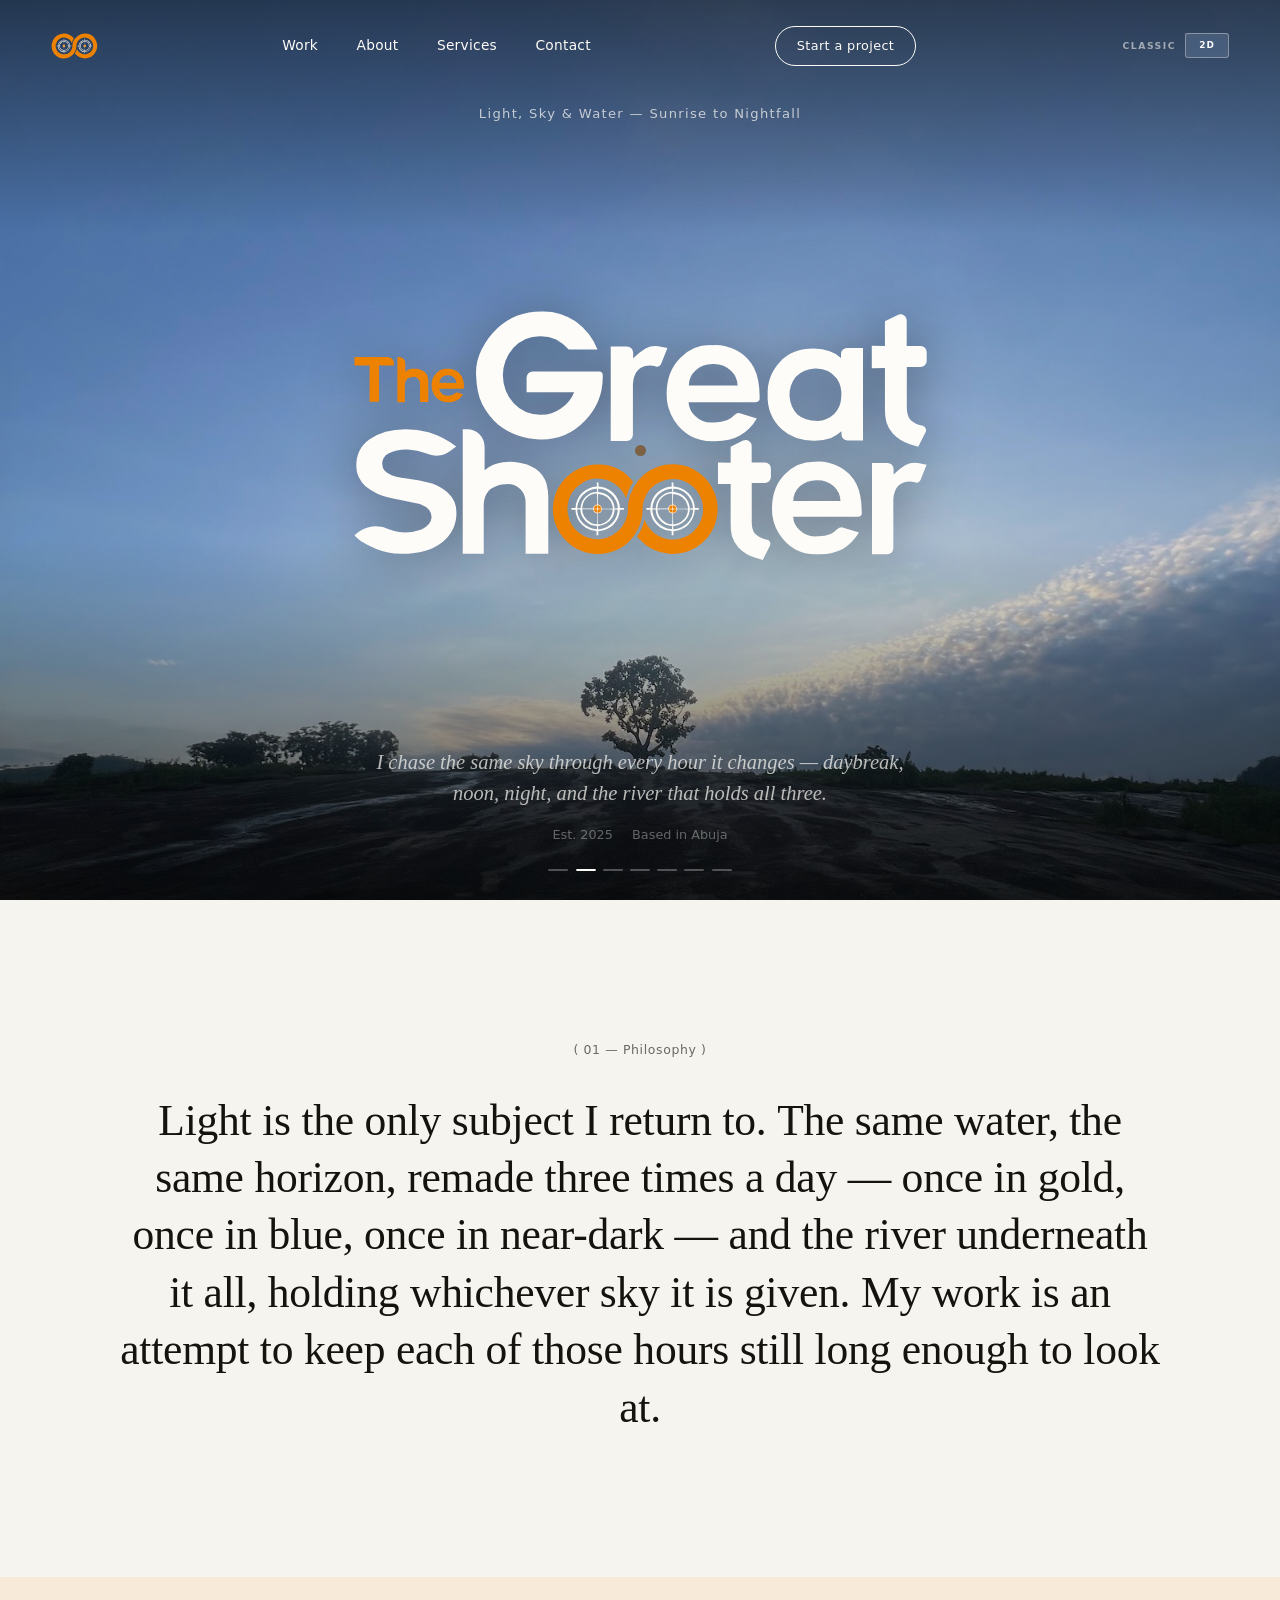
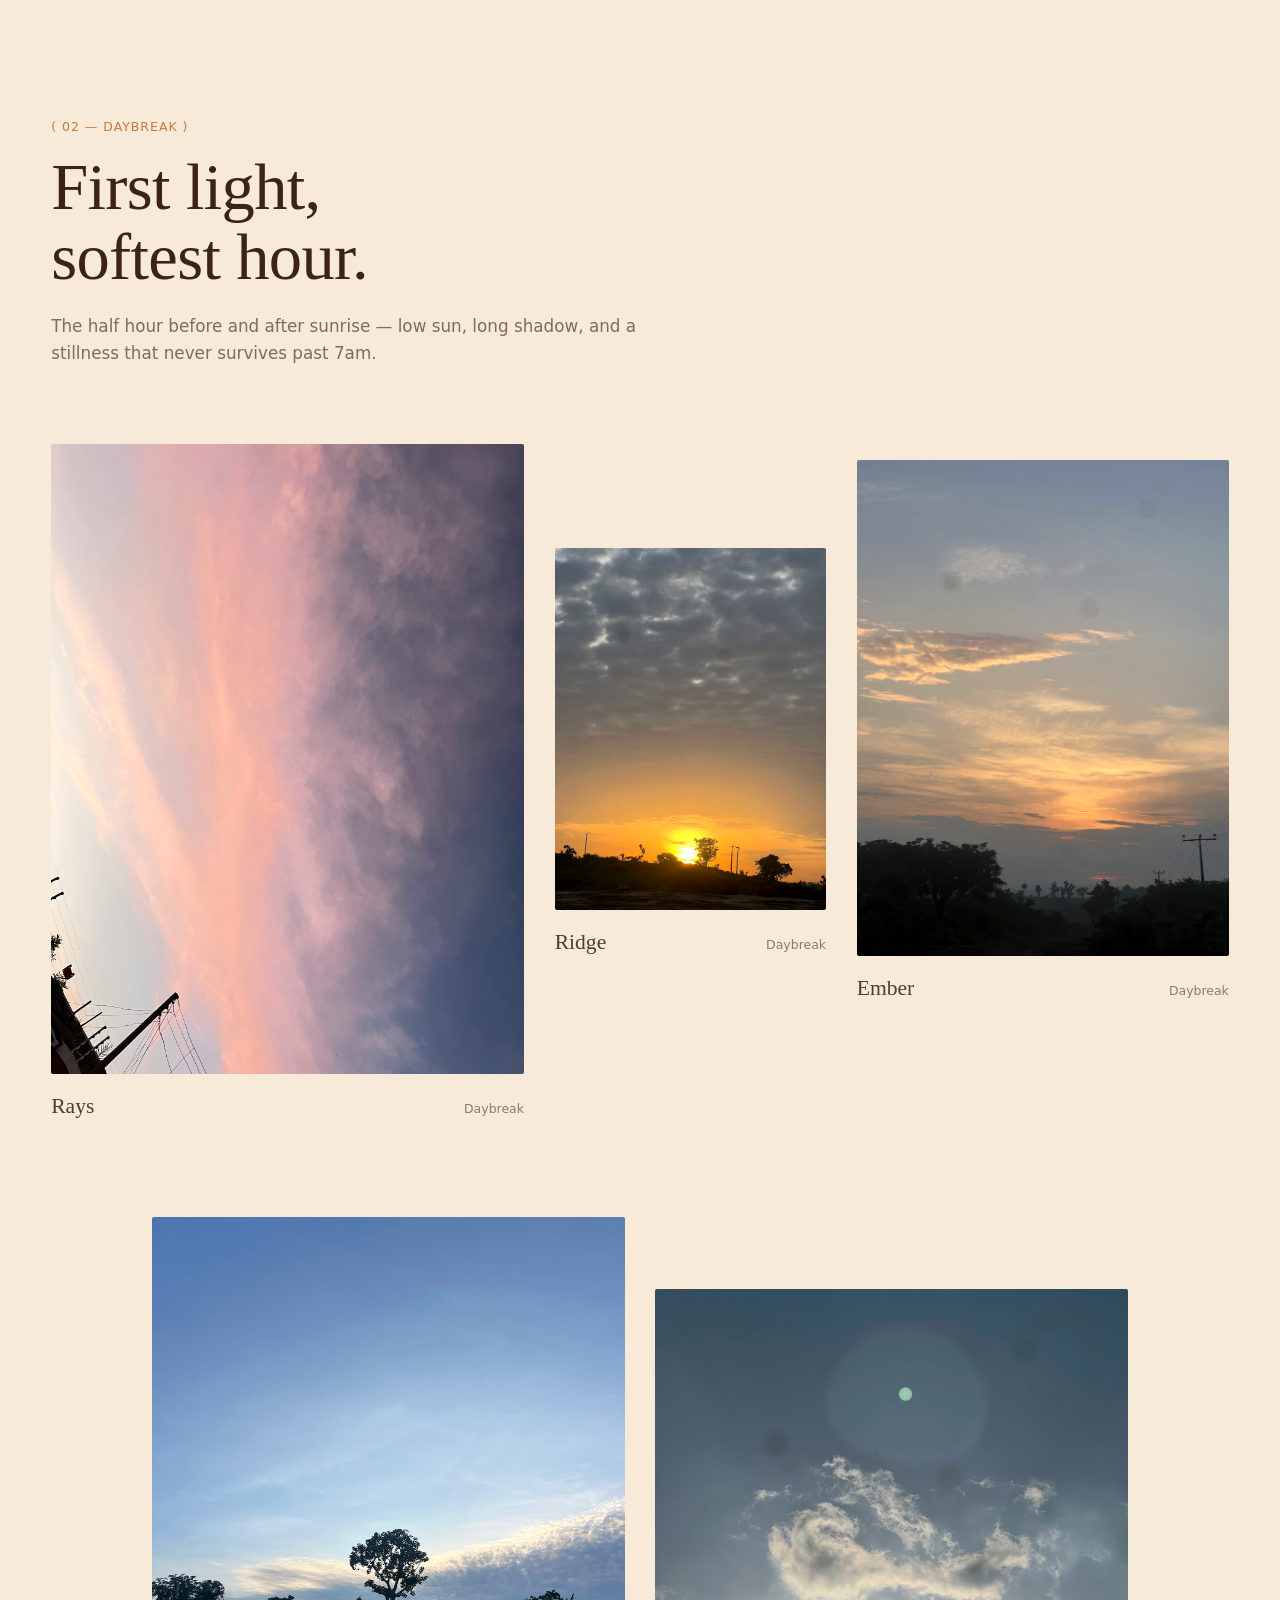
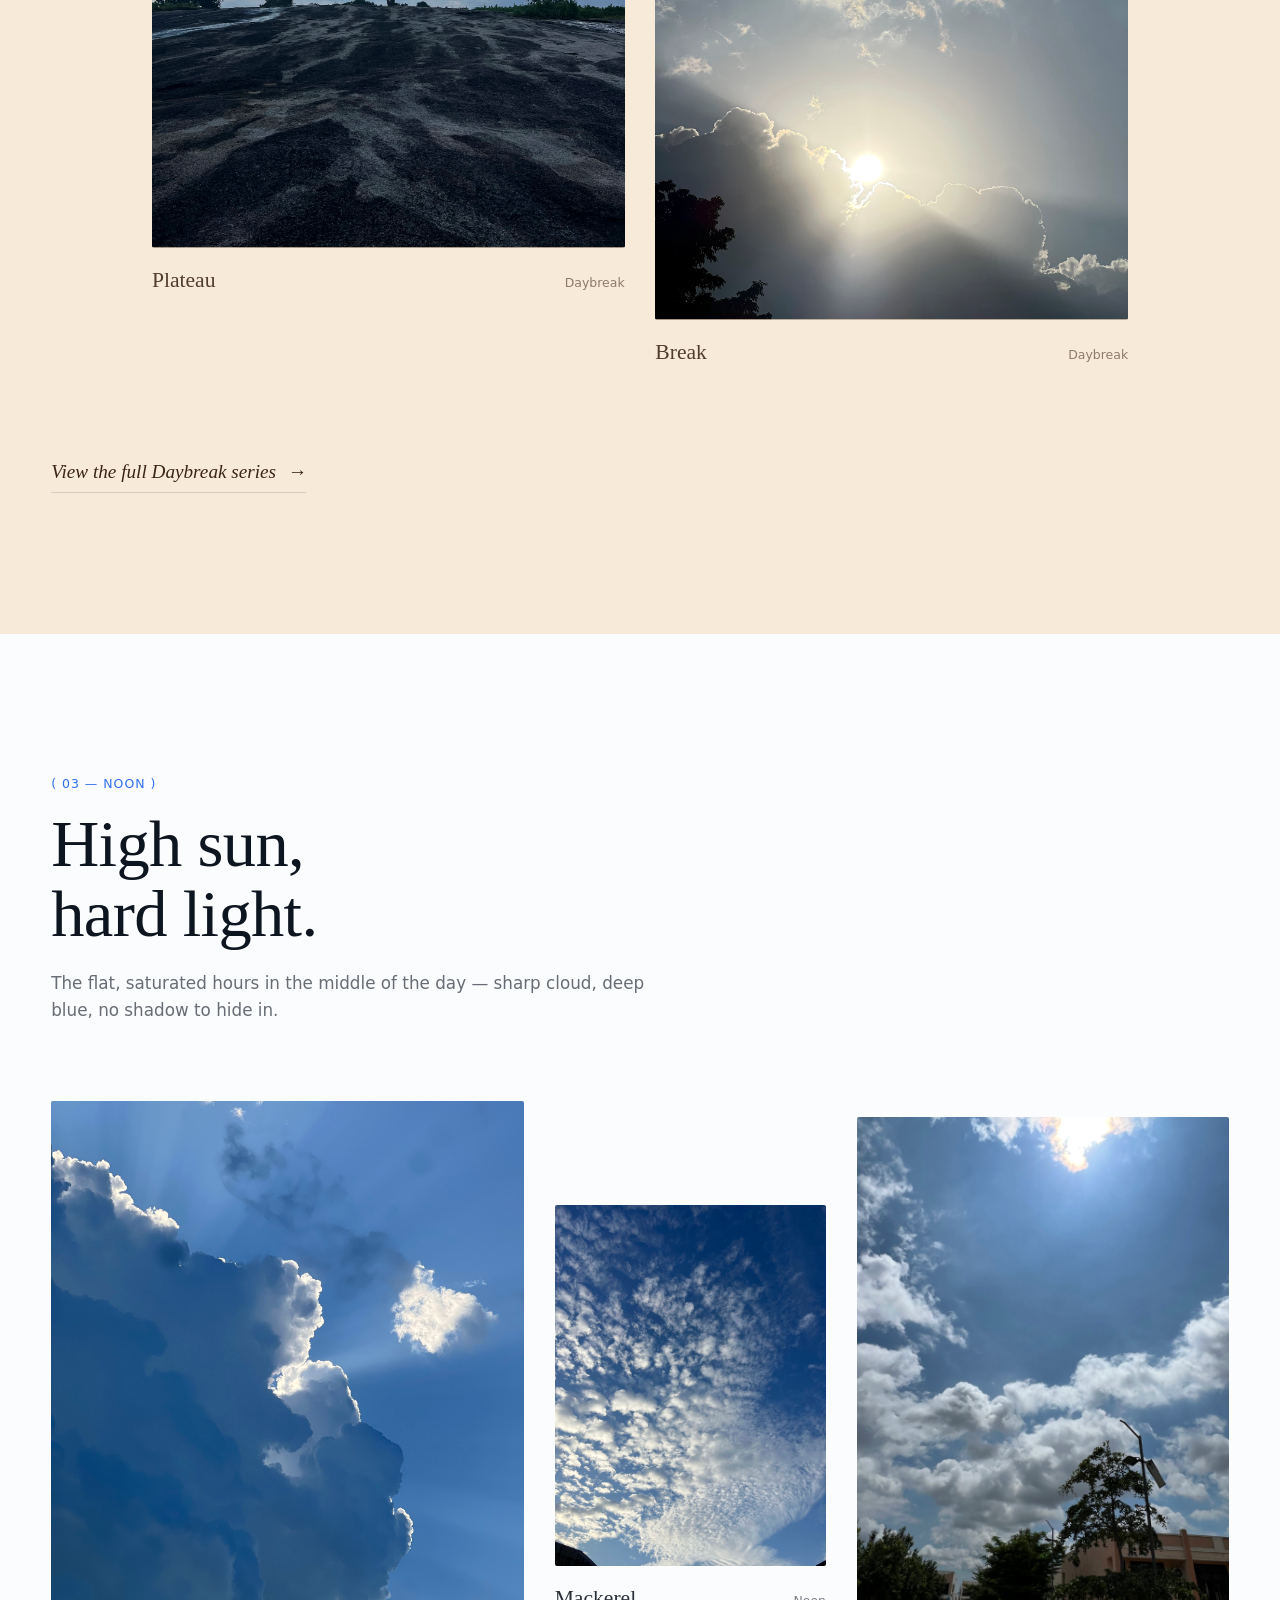
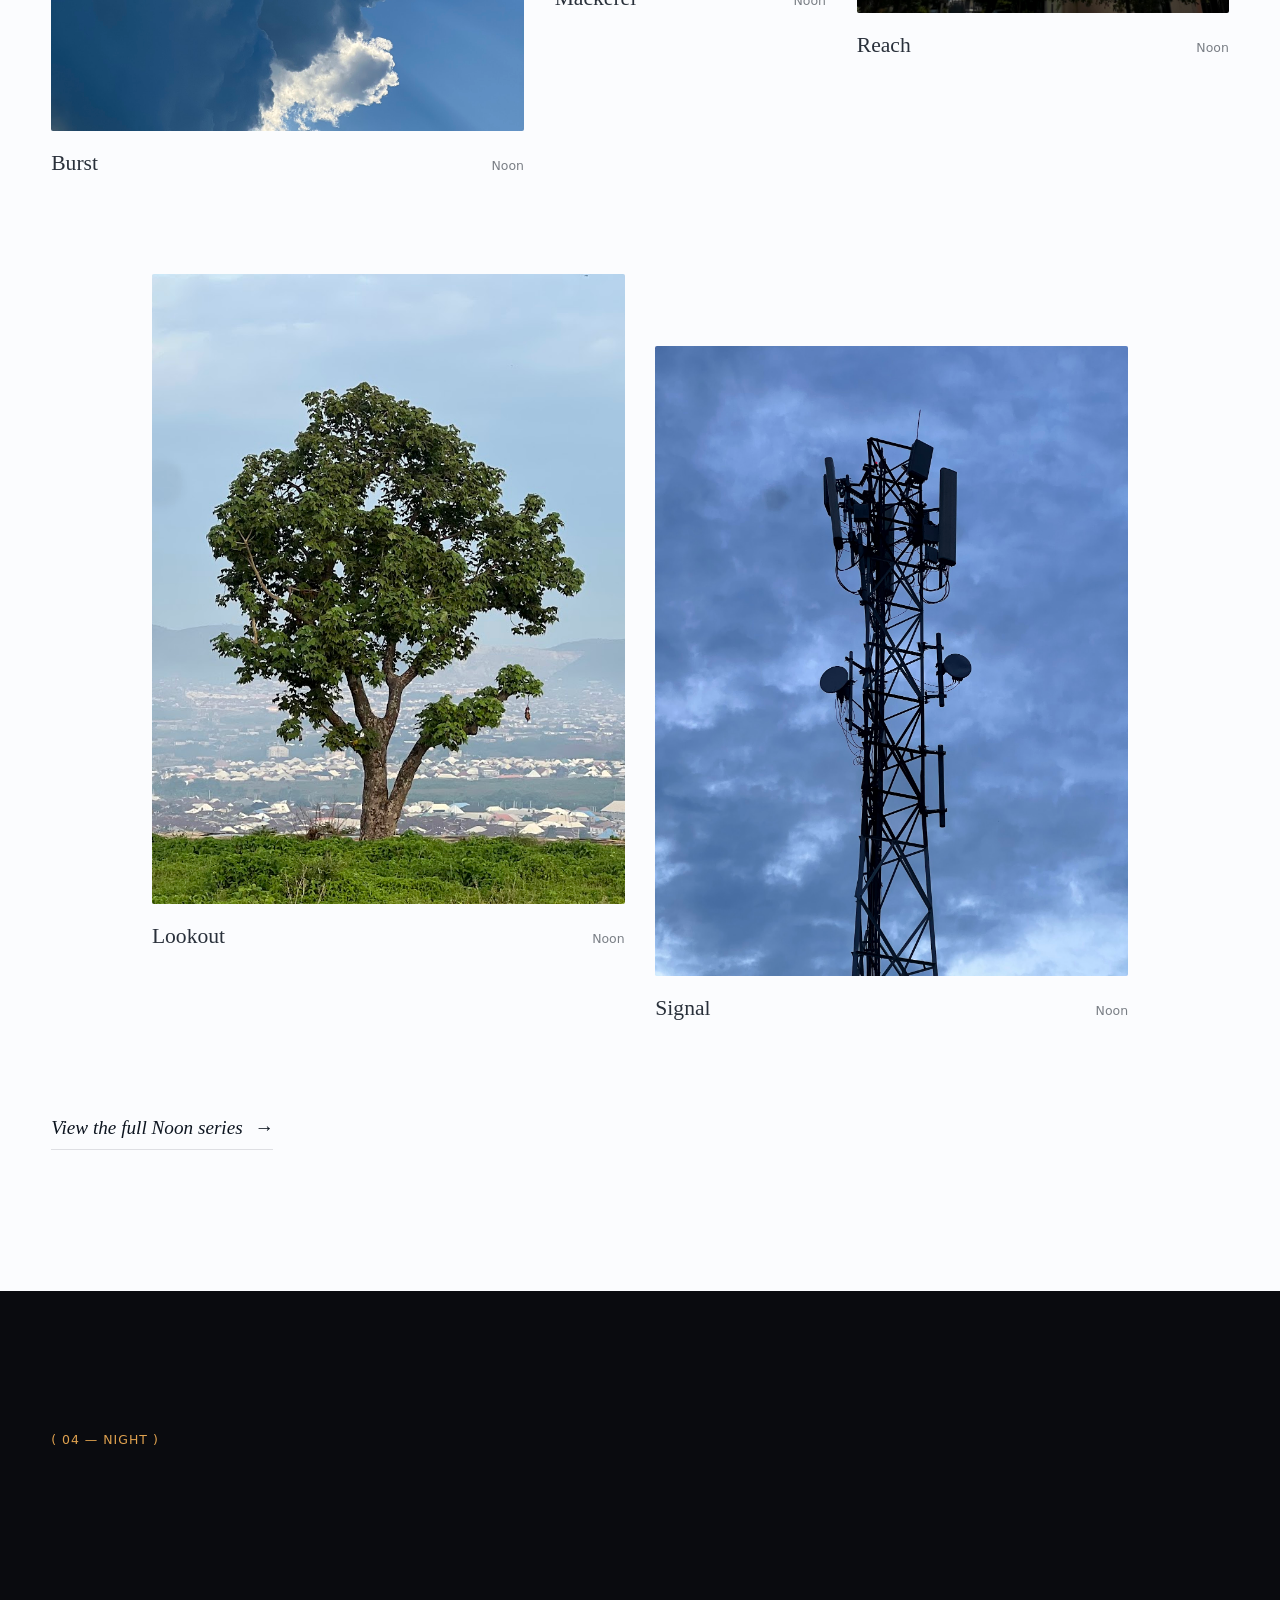
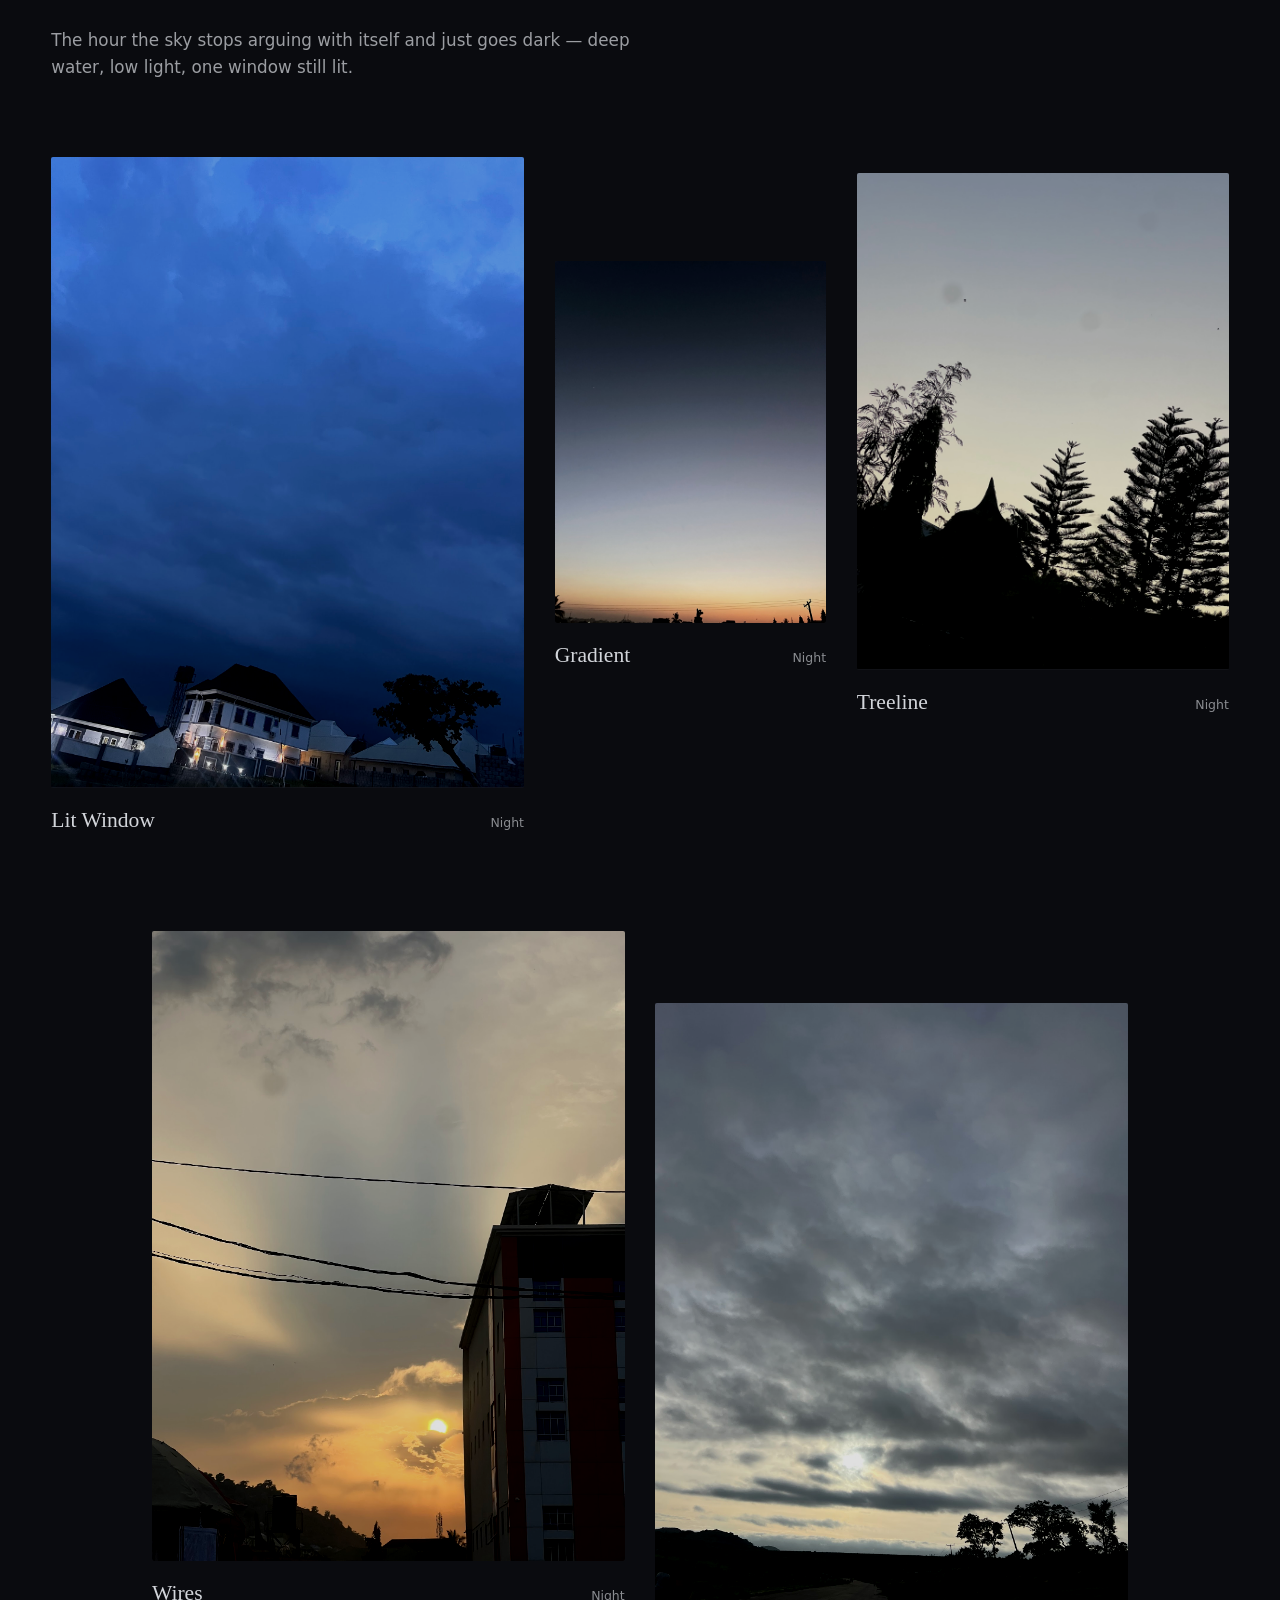
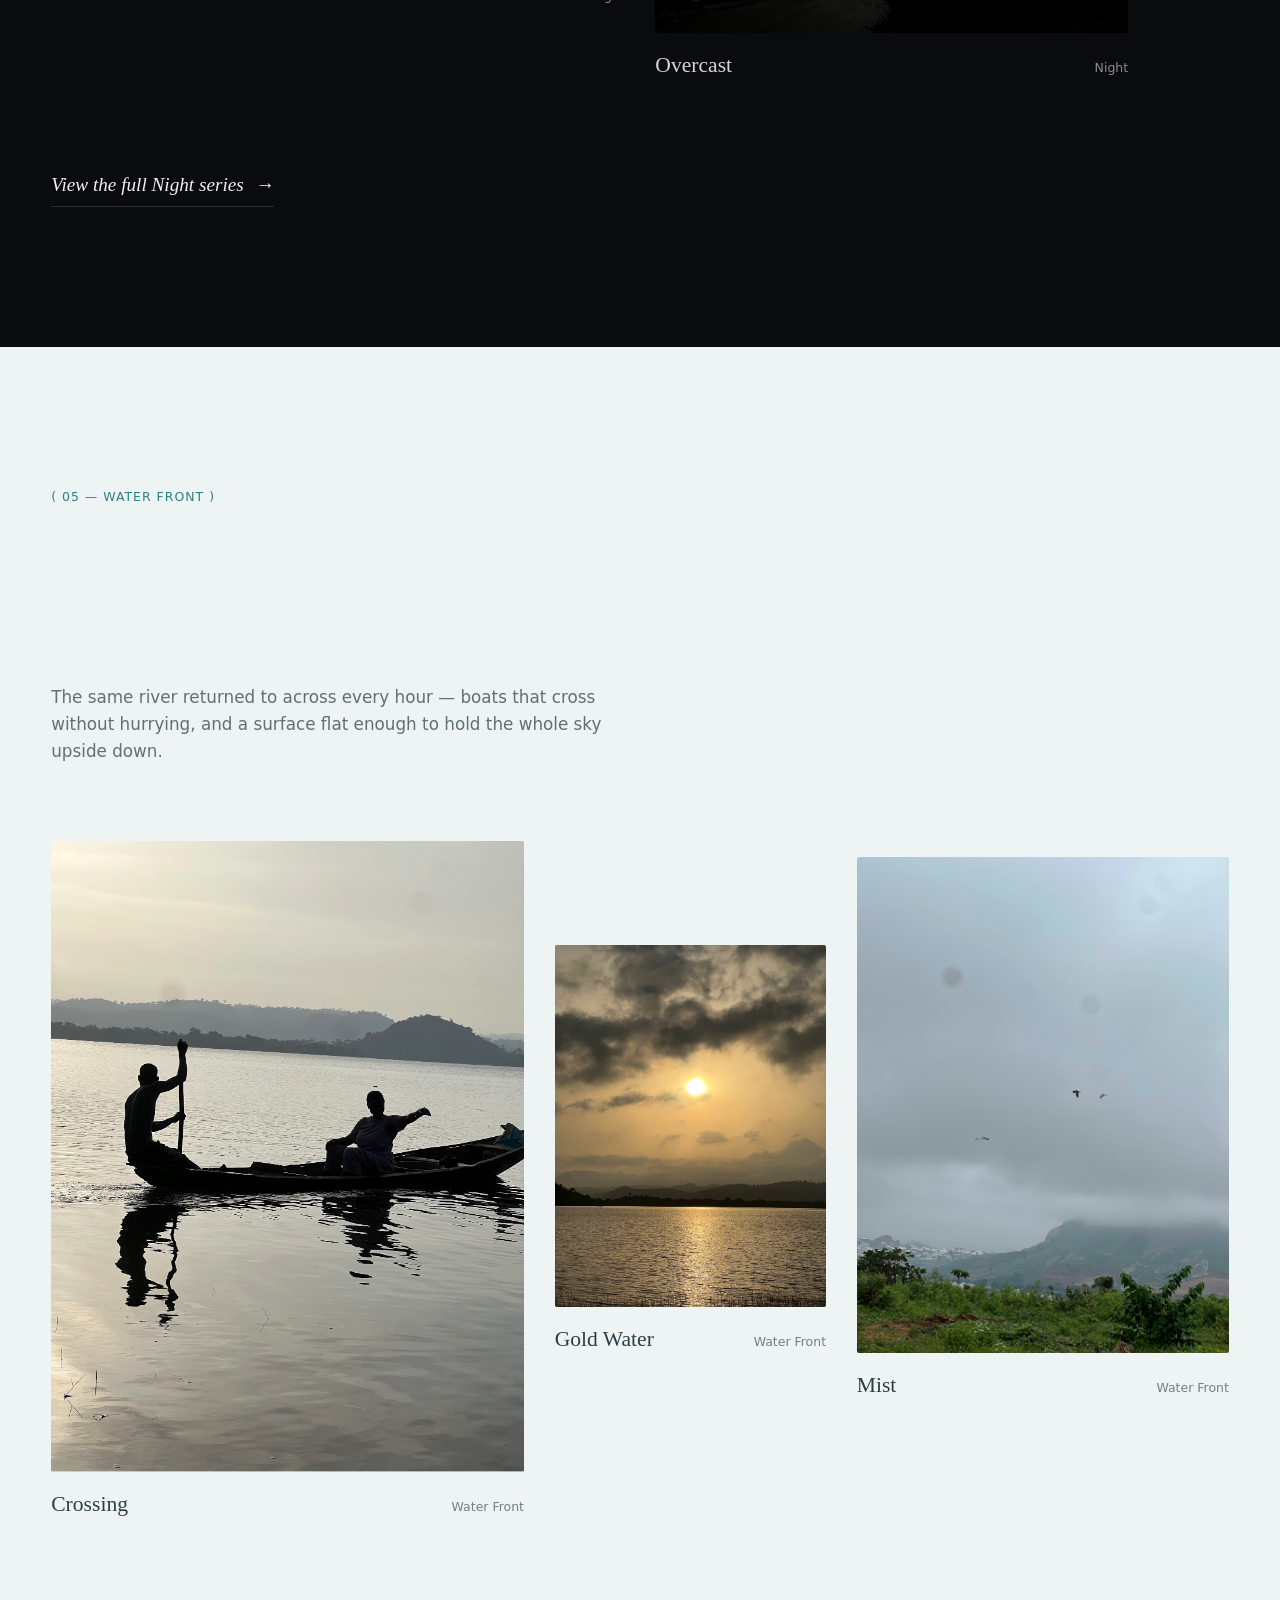
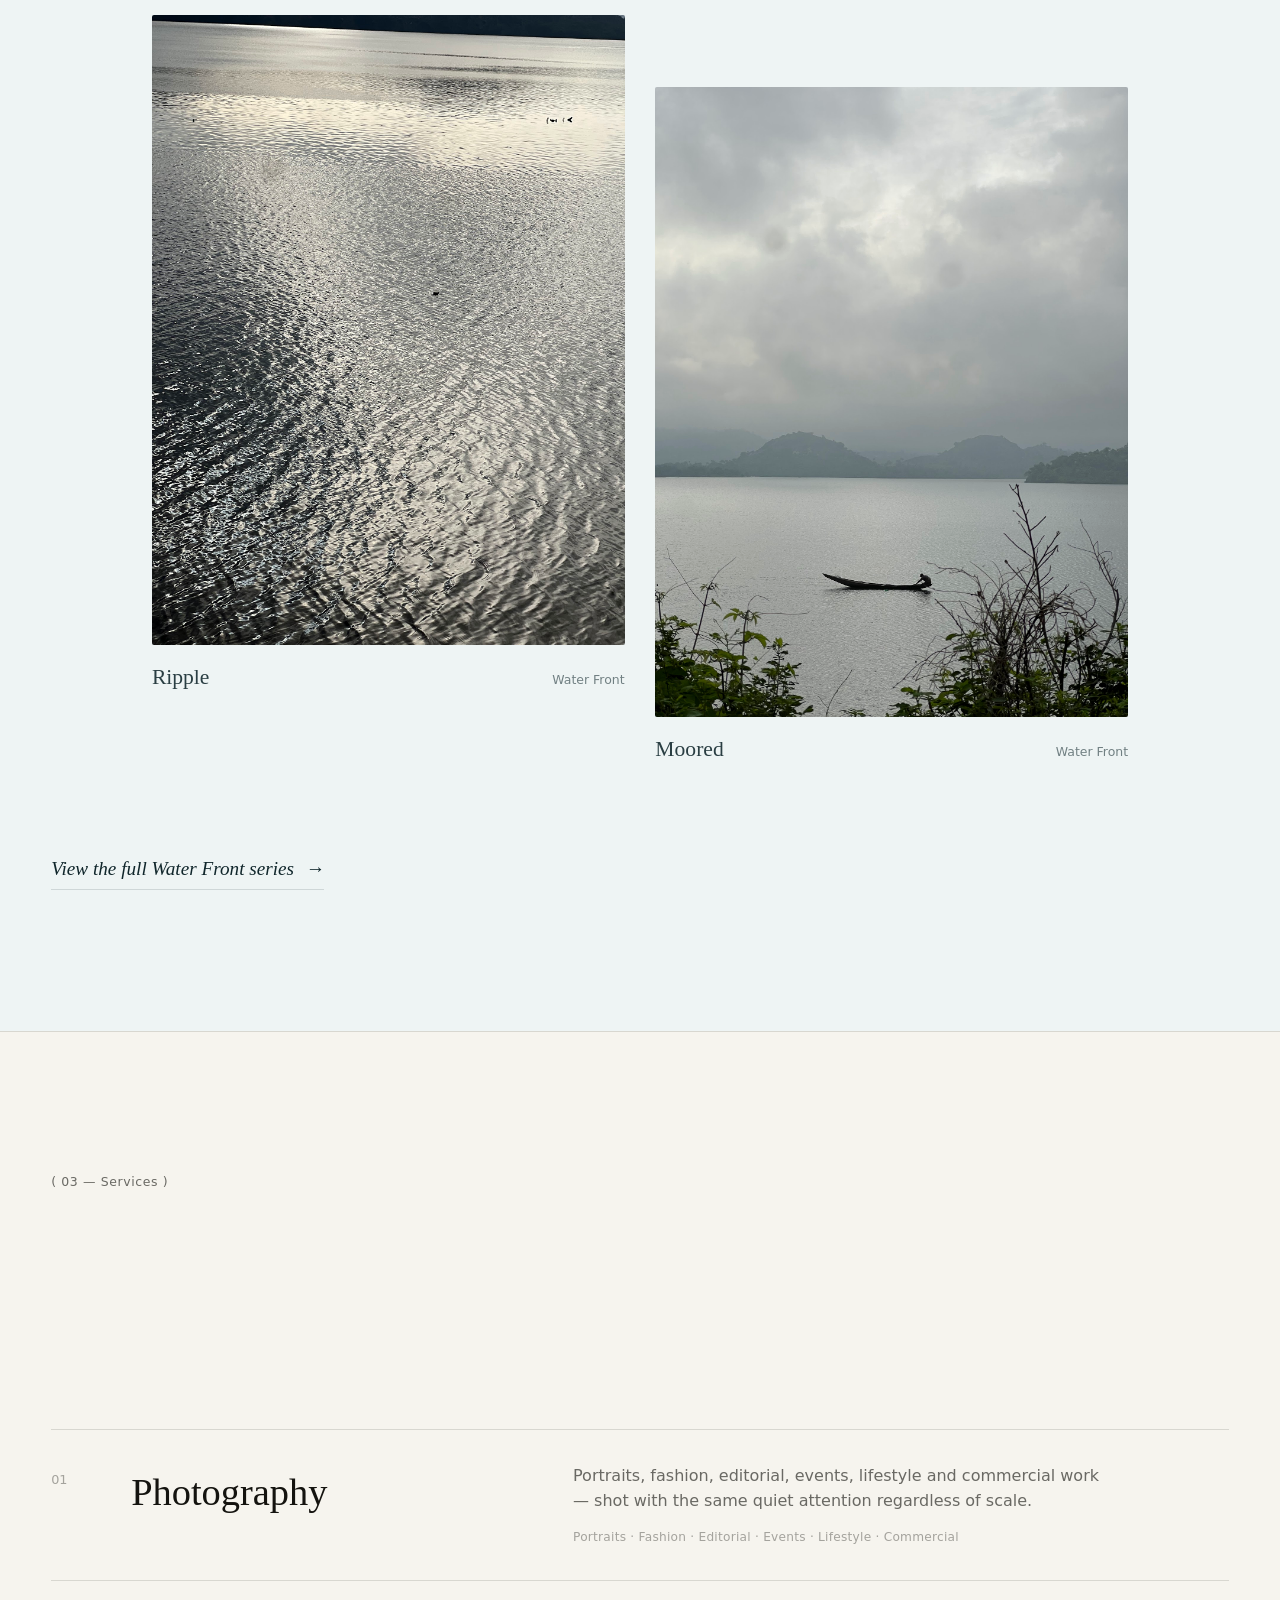
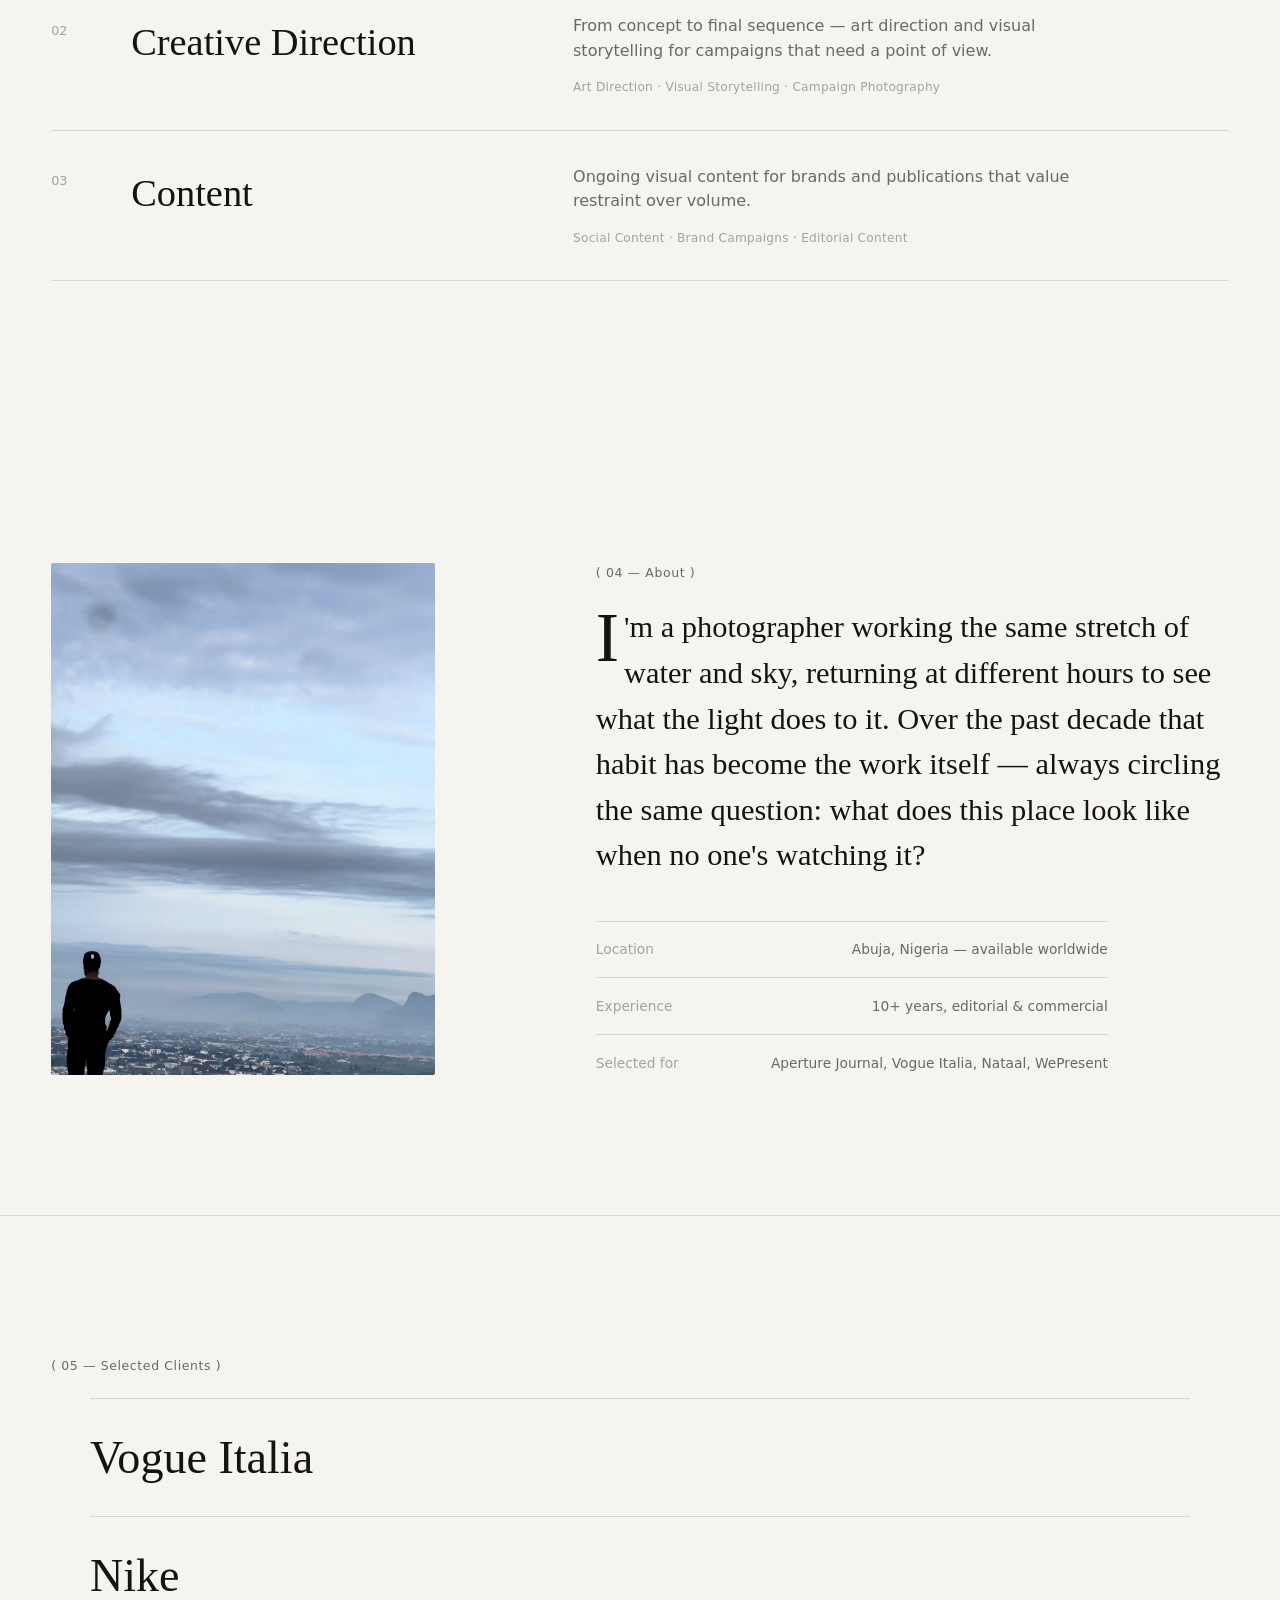
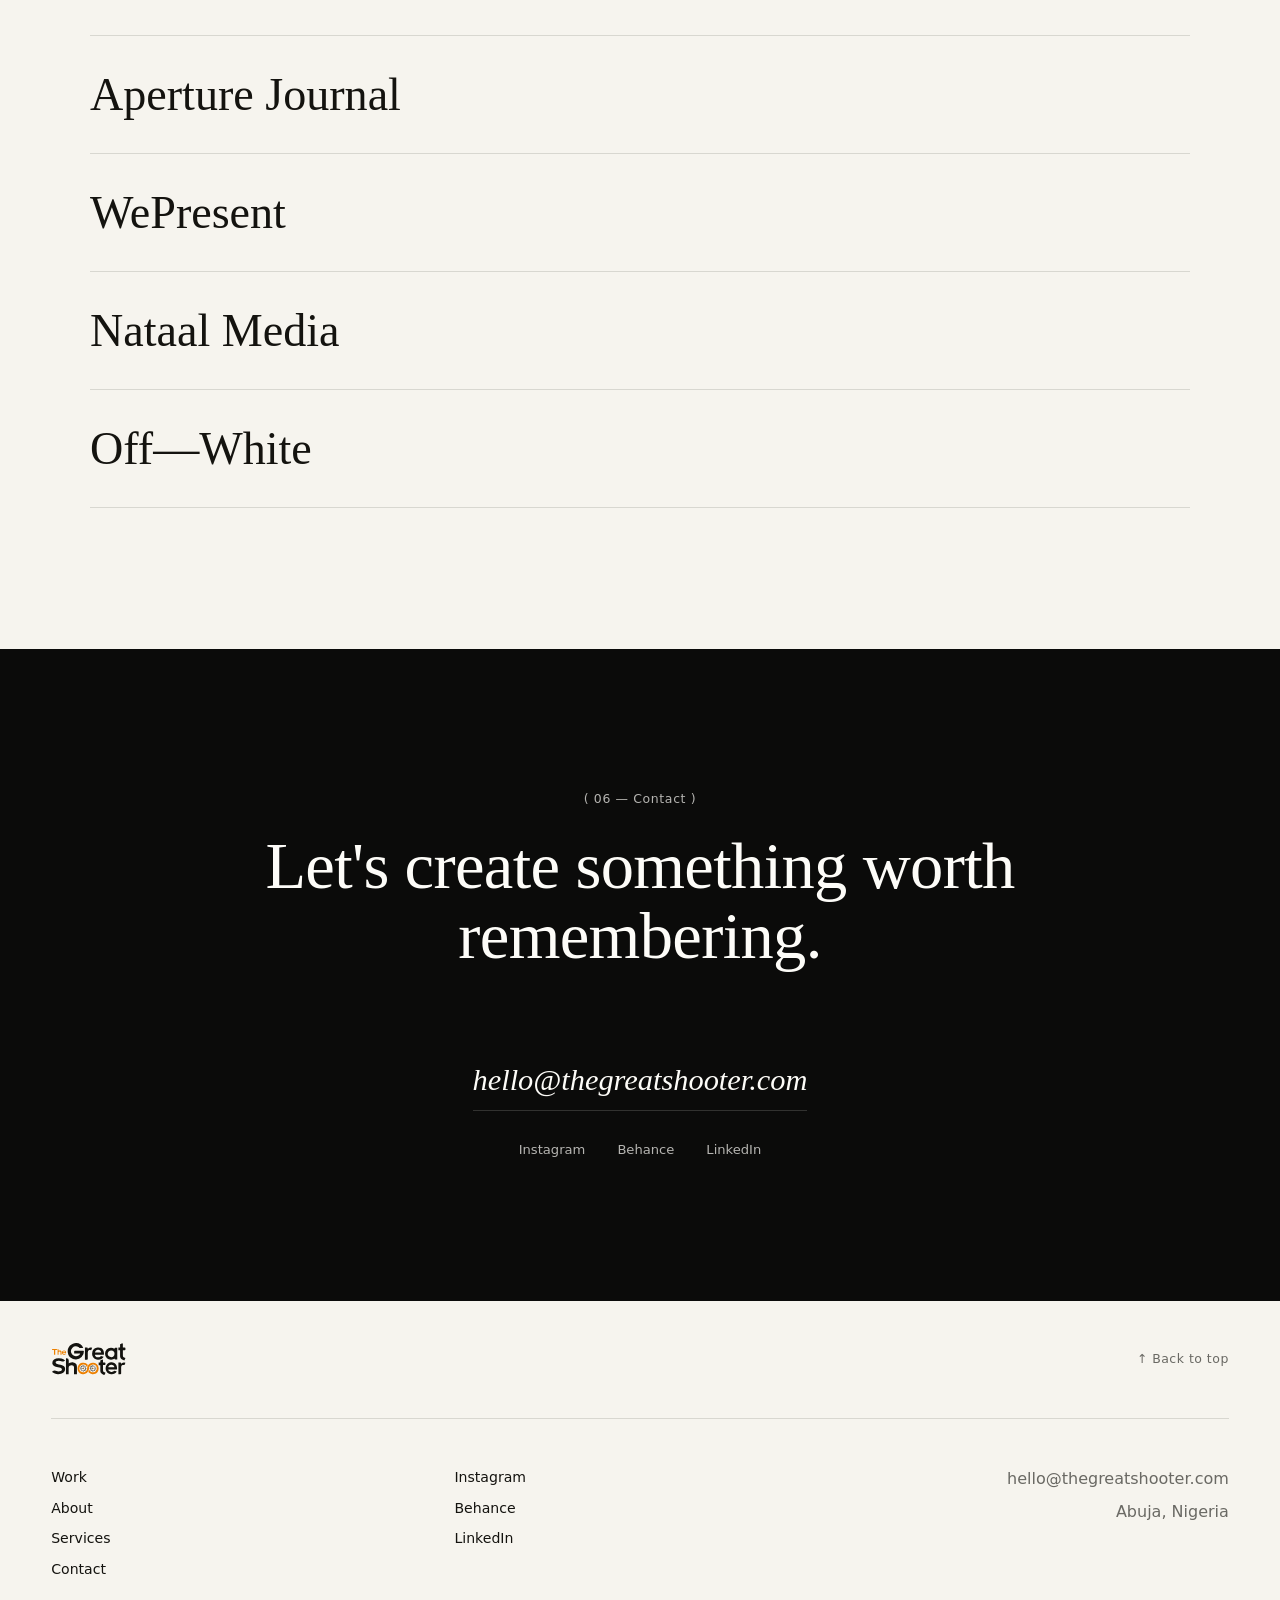
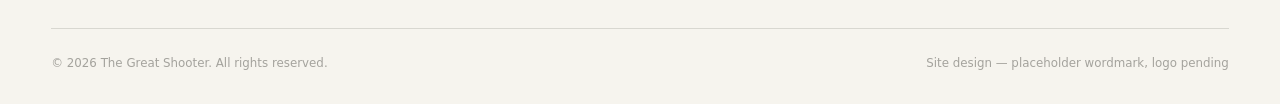
==== commit 9ac8d531: "Self-host the photographs and the compressed hero video Every frame was hotlinked from Google Drive," ====
--- a/index.html
+++ b/index.html
@@ -56,13 +56,13 @@
   <!-- HERO -->
   <section class="hero" id="hero">
     <div class="hero__media" id="heroMedia">
-      <img class="is-active" src="https://drive.google.com/thumbnail?id=1huvW7WlTZHghkjPQ_yTTqFVhOyYQ-UNq&sz=w1600" alt="Tree silhouette with sunburst">
-      <img src="https://drive.google.com/thumbnail?id=1UAEEfEdNbyxZoCugpa62z8YomxI_Oy1m&sz=w1600" alt="Lone tree on a rocky outcrop at dusk">
-      <img src="https://drive.google.com/thumbnail?id=1l58X1ebxmkSFWdH63xOyAvLbeq6D_M3p&sz=w1600" alt="Golden sunset over a hill silhouette">
-      <img src="https://drive.google.com/thumbnail?id=1idIi1LH3LxANjVn4CF6aclO3z-fvFm4Q&sz=w1600" alt="Sunburst through blue midday cloud">
-      <img src="https://drive.google.com/thumbnail?id=1M3_ewG5TNp1C0jYUK3nMqt9TklO1F45L&sz=w1600" alt="Golden haze over water and distant hills">
-      <img src="https://drive.google.com/thumbnail?id=15CV6RiPhSU7VSg5pD-yplAim5mnSKtjY&sz=w1600" alt="Warm sun low over a tree silhouette">
-      <img src="https://drive.google.com/thumbnail?id=1Hjkk0voXWP42aklc9bLRh8vq-5p90XJU&sz=w1600" alt="Two rowers crossing still water">
+      <img class="is-active" src="assets/photos/noon-23.jpg" alt="Tree silhouette with sunburst">
+      <img src="assets/photos/daybreak-19.jpg" alt="Lone tree on a rocky outcrop at dusk">
+      <img src="assets/photos/daybreak-13.jpg" alt="Golden sunset over a hill silhouette">
+      <img src="assets/photos/noon-10.jpg" alt="Sunburst through blue midday cloud">
+      <img src="assets/photos/waterfront-03.jpg" alt="Golden haze over water and distant hills">
+      <img src="assets/photos/daybreak-11.jpg" alt="Warm sun low over a tree silhouette">
+      <img src="assets/photos/waterfront-01.jpg" alt="Two rowers crossing still water">
       <div class="hero__scrim"></div>
     </div>
 
@@ -119,31 +119,31 @@
     <div class="work__grid">
       <a class="work-item work-item--p1" href="daybreak.html" data-cursor="view">
         <div class="work-item__frame">
-          <img src="https://drive.google.com/thumbnail?id=1Q8xWqqcTTlb1qAOlAVQWENpcUdftCbnV&sz=w1400" alt="Daybreak — first light" loading="lazy">
+          <img src="assets/photos/daybreak-07.jpg" alt="Daybreak — first light" loading="lazy">
         </div>
         <div class="work-item__meta"><h3>Rays</h3><span>Daybreak</span></div>
       </a>
       <a class="work-item work-item--p2" href="daybreak.html" data-cursor="view">
         <div class="work-item__frame">
-          <img src="https://drive.google.com/thumbnail?id=1qhSHCTvZiltZUgLYGQ_e_Sb5EyE_RCIk&sz=w1400" alt="Daybreak — first light" loading="lazy">
+          <img src="assets/photos/daybreak-01.jpg" alt="Daybreak — first light" loading="lazy">
         </div>
         <div class="work-item__meta"><h3>Ridge</h3><span>Daybreak</span></div>
       </a>
       <a class="work-item work-item--p3" href="daybreak.html" data-cursor="view">
         <div class="work-item__frame">
-          <img src="https://drive.google.com/thumbnail?id=1DR-XQovrFgqrAe1h0T0aU2bpqBzGYlfv&sz=w1400" alt="Daybreak — first light" loading="lazy">
+          <img src="assets/photos/daybreak-09.jpg" alt="Daybreak — first light" loading="lazy">
         </div>
         <div class="work-item__meta"><h3>Ember</h3><span>Daybreak</span></div>
       </a>
       <a class="work-item work-item--p4" href="daybreak.html" data-cursor="view">
         <div class="work-item__frame">
-          <img src="https://drive.google.com/thumbnail?id=1Gzg46vOCuVxI8UdTk7mCmScUzwpQESpV&sz=w1400" alt="Daybreak — first light" loading="lazy">
+          <img src="assets/photos/daybreak-17.jpg" alt="Daybreak — first light" loading="lazy">
         </div>
         <div class="work-item__meta"><h3>Plateau</h3><span>Daybreak</span></div>
       </a>
       <a class="work-item work-item--p5" href="daybreak.html" data-cursor="view">
         <div class="work-item__frame">
-          <img src="https://drive.google.com/thumbnail?id=1DHIldZ5Vn3NC3qcv3FZYJj-35341MLtS&sz=w1400" alt="Daybreak — first light" loading="lazy">
+          <img src="assets/photos/daybreak-04.jpg" alt="Daybreak — first light" loading="lazy">
         </div>
         <div class="work-item__meta"><h3>Break</h3><span>Daybreak</span></div>
       </a>
@@ -166,31 +166,31 @@
     <div class="work__grid">
       <a class="work-item work-item--p1" href="noon.html" data-cursor="view">
         <div class="work-item__frame">
-          <img src="https://drive.google.com/thumbnail?id=1idIi1LH3LxANjVn4CF6aclO3z-fvFm4Q&sz=w1400" alt="Noon — hard light" loading="lazy">
+          <img src="assets/photos/noon-10.jpg" alt="Noon — hard light" loading="lazy">
         </div>
         <div class="work-item__meta"><h3>Burst</h3><span>Noon</span></div>
       </a>
       <a class="work-item work-item--p2" href="noon.html" data-cursor="view">
         <div class="work-item__frame">
-          <img src="https://drive.google.com/thumbnail?id=1btGWeuSDCxAxC40aGNJSLKin82N6lDGk&sz=w1400" alt="Noon — hard light" loading="lazy">
+          <img src="assets/photos/noon-31.jpg" alt="Noon — hard light" loading="lazy">
         </div>
         <div class="work-item__meta"><h3>Mackerel</h3><span>Noon</span></div>
       </a>
       <a class="work-item work-item--p3" href="noon.html" data-cursor="view">
         <div class="work-item__frame">
-          <img src="https://drive.google.com/thumbnail?id=1cntjquiPjrQvcEo00a5rxOPuKcIOKY2Z&sz=w1400" alt="Noon — hard light" loading="lazy">
+          <img src="assets/photos/noon-02.jpg" alt="Noon — hard light" loading="lazy">
         </div>
         <div class="work-item__meta"><h3>Reach</h3><span>Noon</span></div>
       </a>
       <a class="work-item work-item--p4" href="noon.html" data-cursor="view">
         <div class="work-item__frame">
-          <img src="https://drive.google.com/thumbnail?id=1bCkQ_ZSpE_pgYkYsKJlOptlryN8dtJ-Q&sz=w1400" alt="Noon — hard light" loading="lazy">
+          <img src="assets/photos/noon-22.jpg" alt="Noon — hard light" loading="lazy">
         </div>
         <div class="work-item__meta"><h3>Lookout</h3><span>Noon</span></div>
       </a>
       <a class="work-item work-item--p5" href="noon.html" data-cursor="view">
         <div class="work-item__frame">
-          <img src="https://drive.google.com/thumbnail?id=14ZJpTcAw5r8ZNEYa1JNP4vG5rz3mwSL8&sz=w1400" alt="Noon — hard light" loading="lazy">
+          <img src="assets/photos/noon-30.jpg" alt="Noon — hard light" loading="lazy">
         </div>
         <div class="work-item__meta"><h3>Signal</h3><span>Noon</span></div>
       </a>
@@ -213,31 +213,31 @@
     <div class="work__grid">
       <a class="work-item work-item--p1" href="night.html" data-cursor="view">
         <div class="work-item__frame">
-          <img src="https://drive.google.com/thumbnail?id=1Q2OOnCbi2UaJR54WeaBEan8sDPjojUqD&sz=w1400" alt="Night — last light" loading="lazy">
+          <img src="assets/photos/night-01.jpg" alt="Night — last light" loading="lazy">
         </div>
         <div class="work-item__meta"><h3>Lit Window</h3><span>Night</span></div>
       </a>
       <a class="work-item work-item--p2" href="night.html" data-cursor="view">
         <div class="work-item__frame">
-          <img src="https://drive.google.com/thumbnail?id=1Hv38tRWjfHJCM7pgPBMwktVoUlW46YKQ&sz=w1400" alt="Night — last light" loading="lazy">
+          <img src="assets/photos/night-03.jpg" alt="Night — last light" loading="lazy">
         </div>
         <div class="work-item__meta"><h3>Gradient</h3><span>Night</span></div>
       </a>
       <a class="work-item work-item--p3" href="night.html" data-cursor="view">
         <div class="work-item__frame">
-          <img src="https://drive.google.com/thumbnail?id=1f2on7vjUtuqtIH39SKEYPv5mn_anpK4M&sz=w1400" alt="Night — last light" loading="lazy">
+          <img src="assets/photos/night-06.jpg" alt="Night — last light" loading="lazy">
         </div>
         <div class="work-item__meta"><h3>Treeline</h3><span>Night</span></div>
       </a>
       <a class="work-item work-item--p4" href="night.html" data-cursor="view">
         <div class="work-item__frame">
-          <img src="https://drive.google.com/thumbnail?id=15vlU2wdMjD0svNx4uDi8lJYXSrVSrCBk&sz=w1400" alt="Night — last light" loading="lazy">
+          <img src="assets/photos/night-05.jpg" alt="Night — last light" loading="lazy">
         </div>
         <div class="work-item__meta"><h3>Wires</h3><span>Night</span></div>
       </a>
       <a class="work-item work-item--p5" href="night.html" data-cursor="view">
         <div class="work-item__frame">
-          <img src="https://drive.google.com/thumbnail?id=1pEvRzkmOM-rss8wbFnaiwBRUpxH3wKEx&sz=w1400" alt="Night — last light" loading="lazy">
+          <img src="assets/photos/night-07.jpg" alt="Night — last light" loading="lazy">
         </div>
         <div class="work-item__meta"><h3>Overcast</h3><span>Night</span></div>
       </a>
@@ -260,31 +260,31 @@
     <div class="work__grid">
       <a class="work-item work-item--p1" href="waterfront.html" data-cursor="view">
         <div class="work-item__frame">
-          <img src="https://drive.google.com/thumbnail?id=1Hjkk0voXWP42aklc9bLRh8vq-5p90XJU&sz=w1400" alt="Water Front — the river" loading="lazy">
+          <img src="assets/photos/waterfront-01.jpg" alt="Water Front — the river" loading="lazy">
         </div>
         <div class="work-item__meta"><h3>Crossing</h3><span>Water Front</span></div>
       </a>
       <a class="work-item work-item--p2" href="waterfront.html" data-cursor="view">
         <div class="work-item__frame">
-          <img src="https://drive.google.com/thumbnail?id=1M3_ewG5TNp1C0jYUK3nMqt9TklO1F45L&sz=w1400" alt="Water Front — the river" loading="lazy">
+          <img src="assets/photos/waterfront-03.jpg" alt="Water Front — the river" loading="lazy">
         </div>
         <div class="work-item__meta"><h3>Gold Water</h3><span>Water Front</span></div>
       </a>
       <a class="work-item work-item--p3" href="waterfront.html" data-cursor="view">
         <div class="work-item__frame">
-          <img src="https://drive.google.com/thumbnail?id=1kLG-D3eUOcT910Z_oamrAZQKSX02g3He&sz=w1400" alt="Water Front — the river" loading="lazy">
+          <img src="assets/photos/waterfront-27.jpg" alt="Water Front — the river" loading="lazy">
         </div>
         <div class="work-item__meta"><h3>Mist</h3><span>Water Front</span></div>
       </a>
       <a class="work-item work-item--p4" href="waterfront.html" data-cursor="view">
         <div class="work-item__frame">
-          <img src="https://drive.google.com/thumbnail?id=1m6NStsmPEeWTmOjI6aAlMUSCLWSVLD8L&sz=w1400" alt="Water Front — the river" loading="lazy">
+          <img src="assets/photos/waterfront-10.jpg" alt="Water Front — the river" loading="lazy">
         </div>
         <div class="work-item__meta"><h3>Ripple</h3><span>Water Front</span></div>
       </a>
       <a class="work-item work-item--p5" href="waterfront.html" data-cursor="view">
         <div class="work-item__frame">
-          <img src="https://drive.google.com/thumbnail?id=1zwOQ0tBAhmE9sta096ApyUo__-ASiKhZ&sz=w1400" alt="Water Front — the river" loading="lazy">
+          <img src="assets/photos/waterfront-25.jpg" alt="Water Front — the river" loading="lazy">
         </div>
         <div class="work-item__meta"><h3>Moored</h3><span>Water Front</span></div>
       </a>
@@ -338,11 +338,9 @@
   <!-- ABOUT -->
   <section class="about" id="about">
     <div class="about__media">
-      <!-- poster carries the section on its own if no video file is present,
-           and .mp4 is listed first so browsers prefer it over the .mov -->
+      <!-- The poster carries the section on its own if the video is still loading. -->
       <video poster="assets/video/hero-poster.jpg" autoplay muted playsinline loop preload="auto">
         <source src="assets/video/hero.mp4" type="video/mp4">
-        <source src="assets/video/hero.mov" type="video/quicktime">
       </video>
     </div>
 
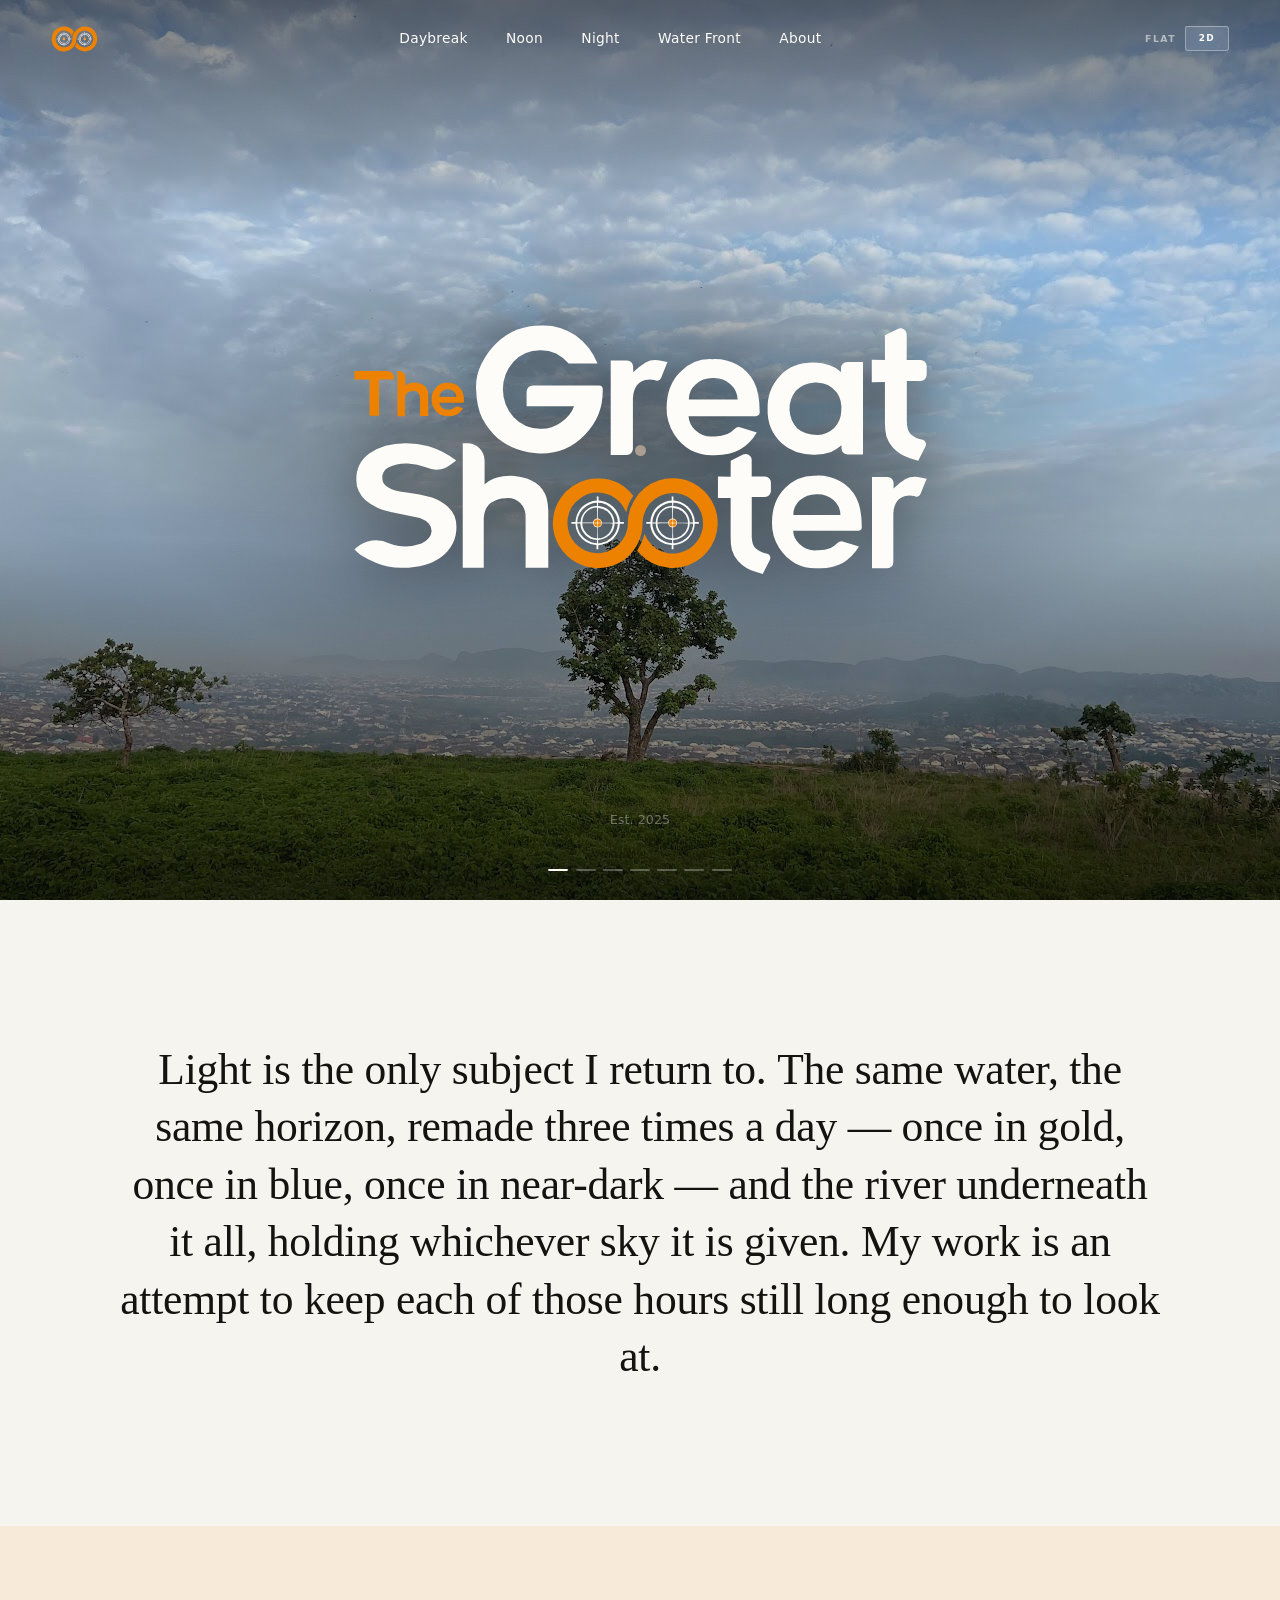
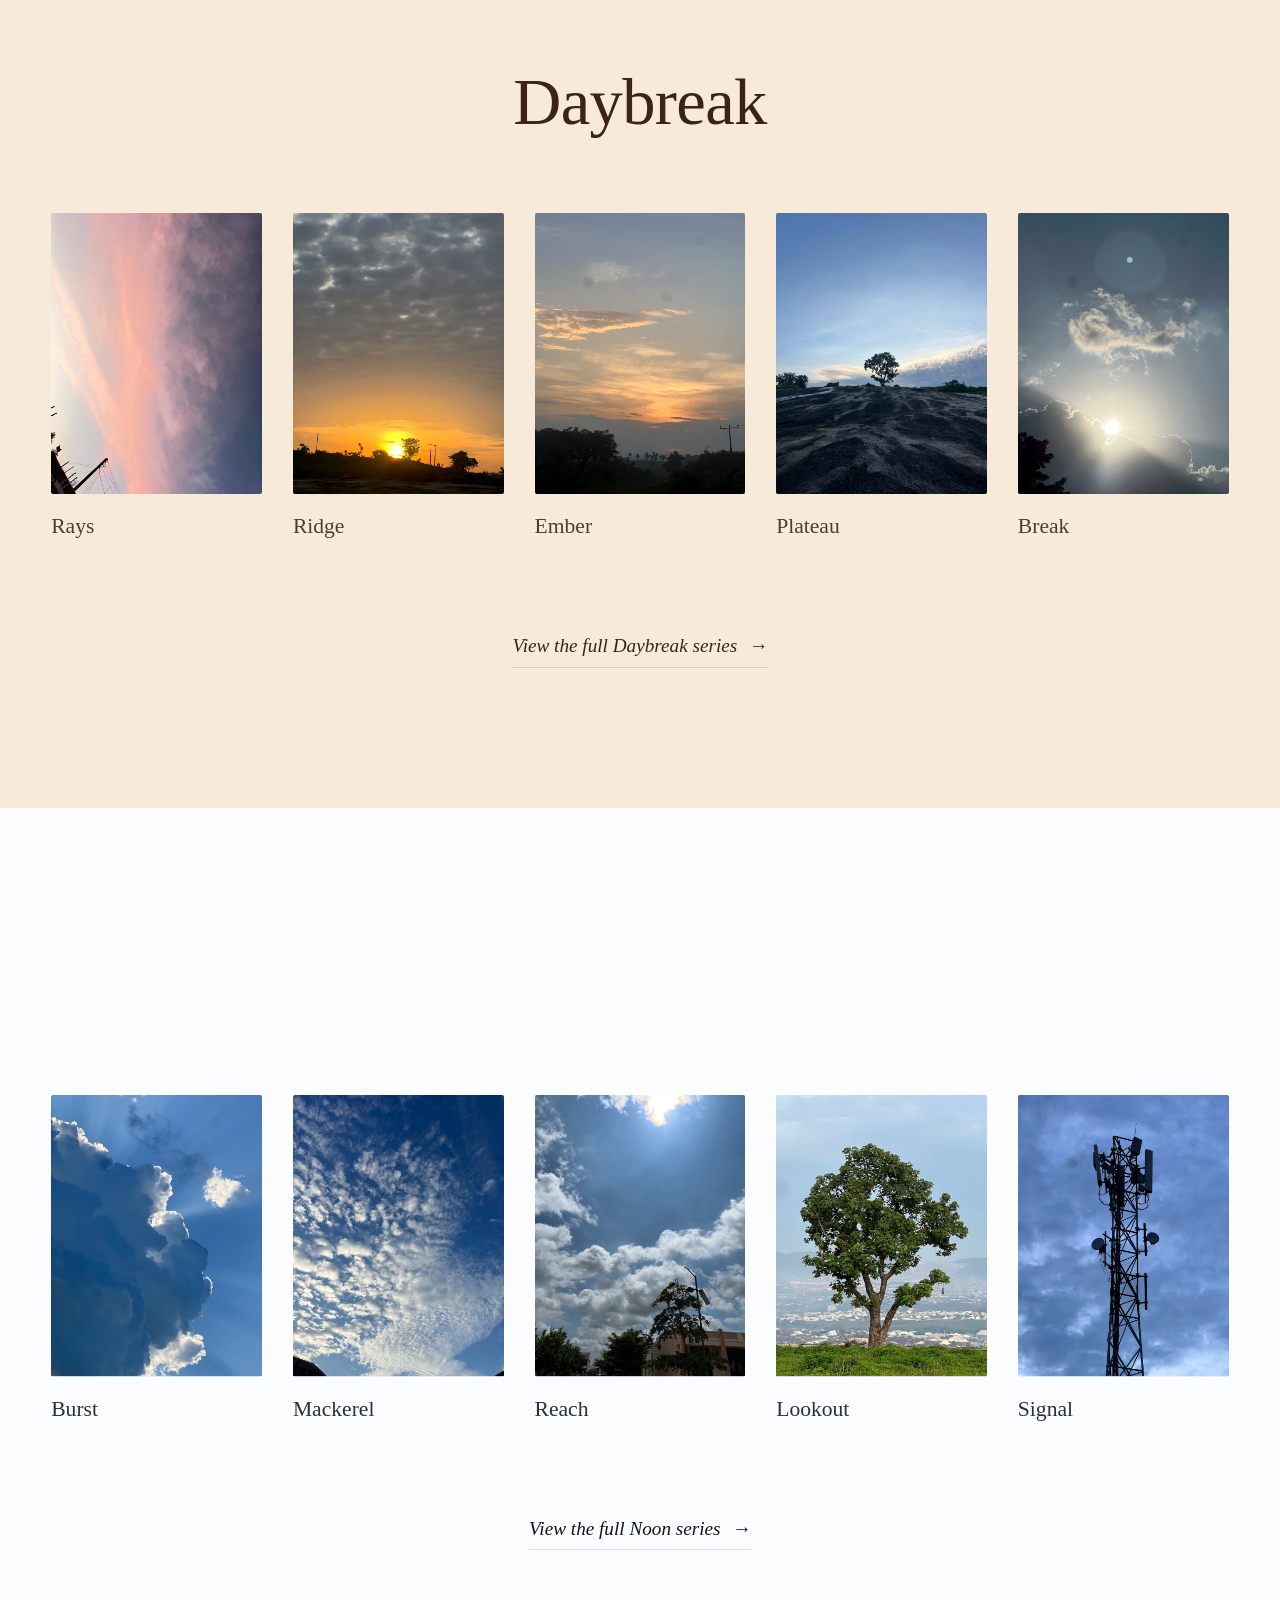
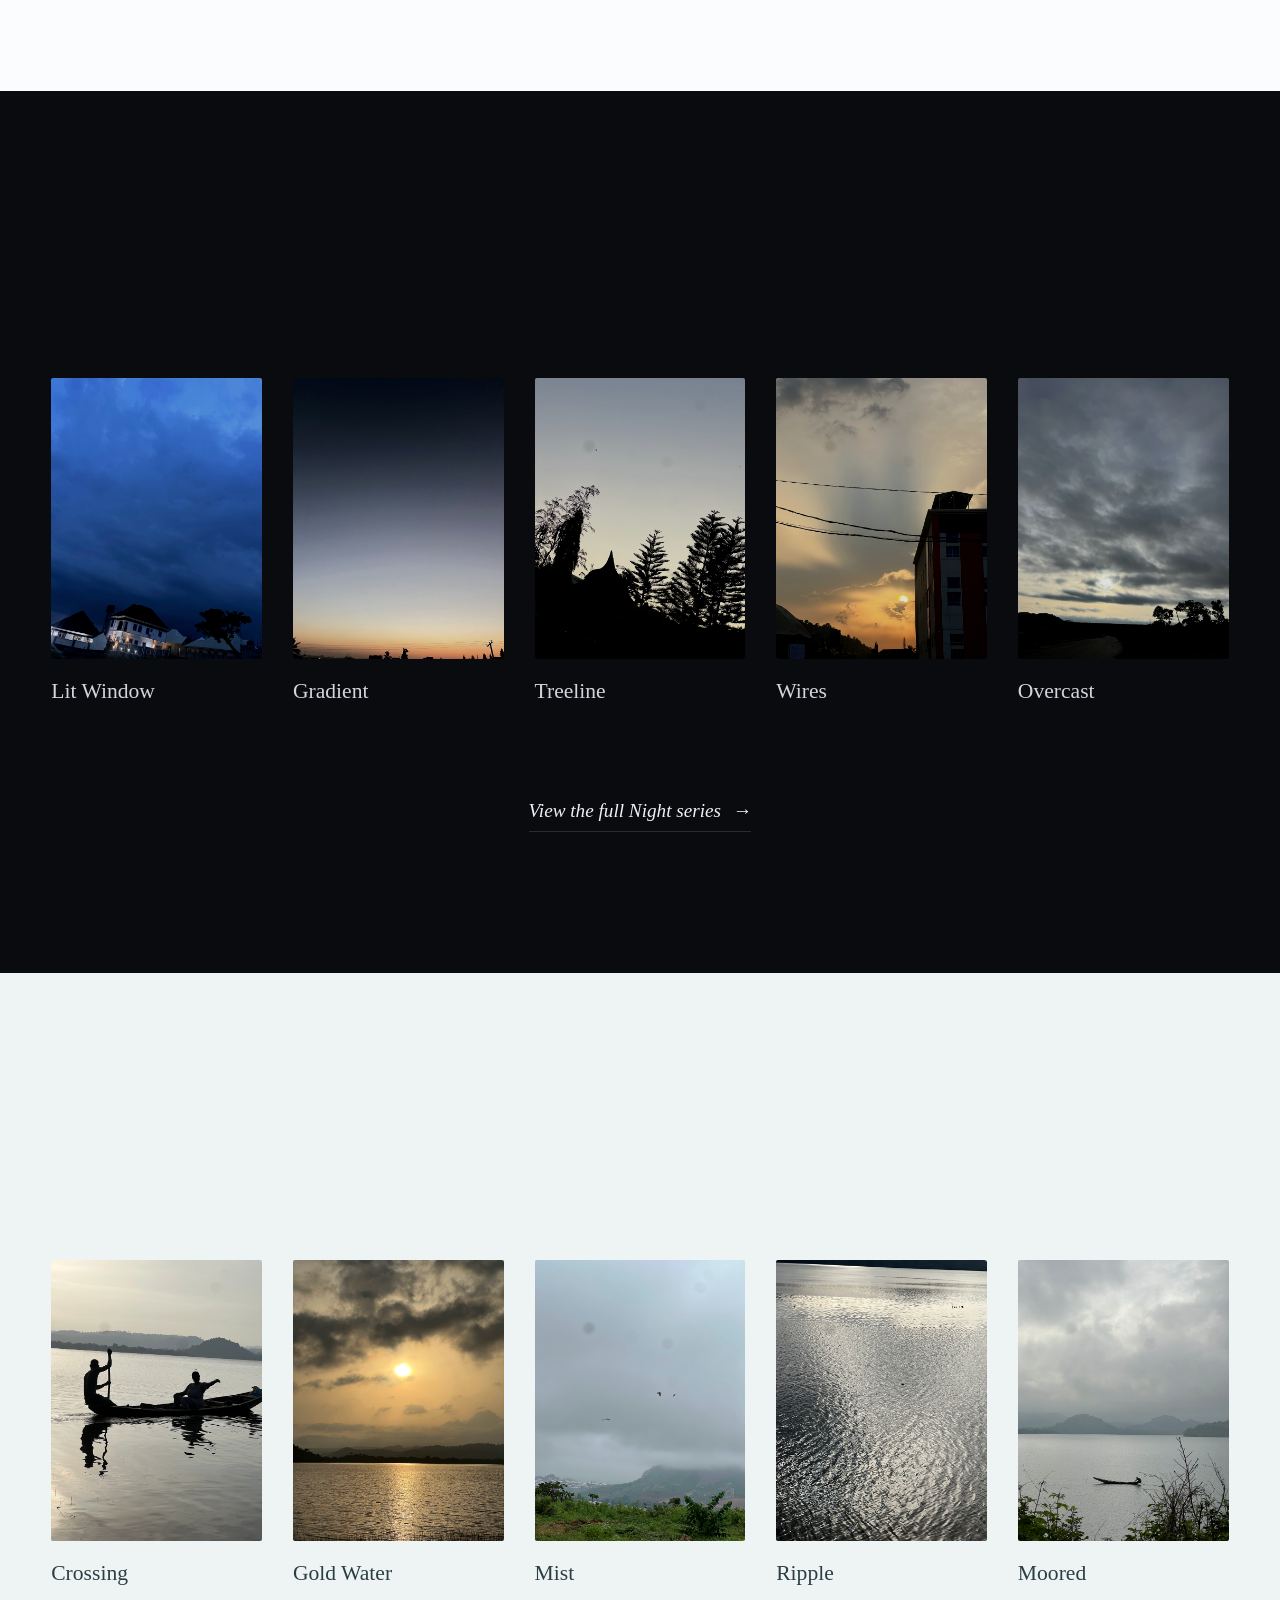
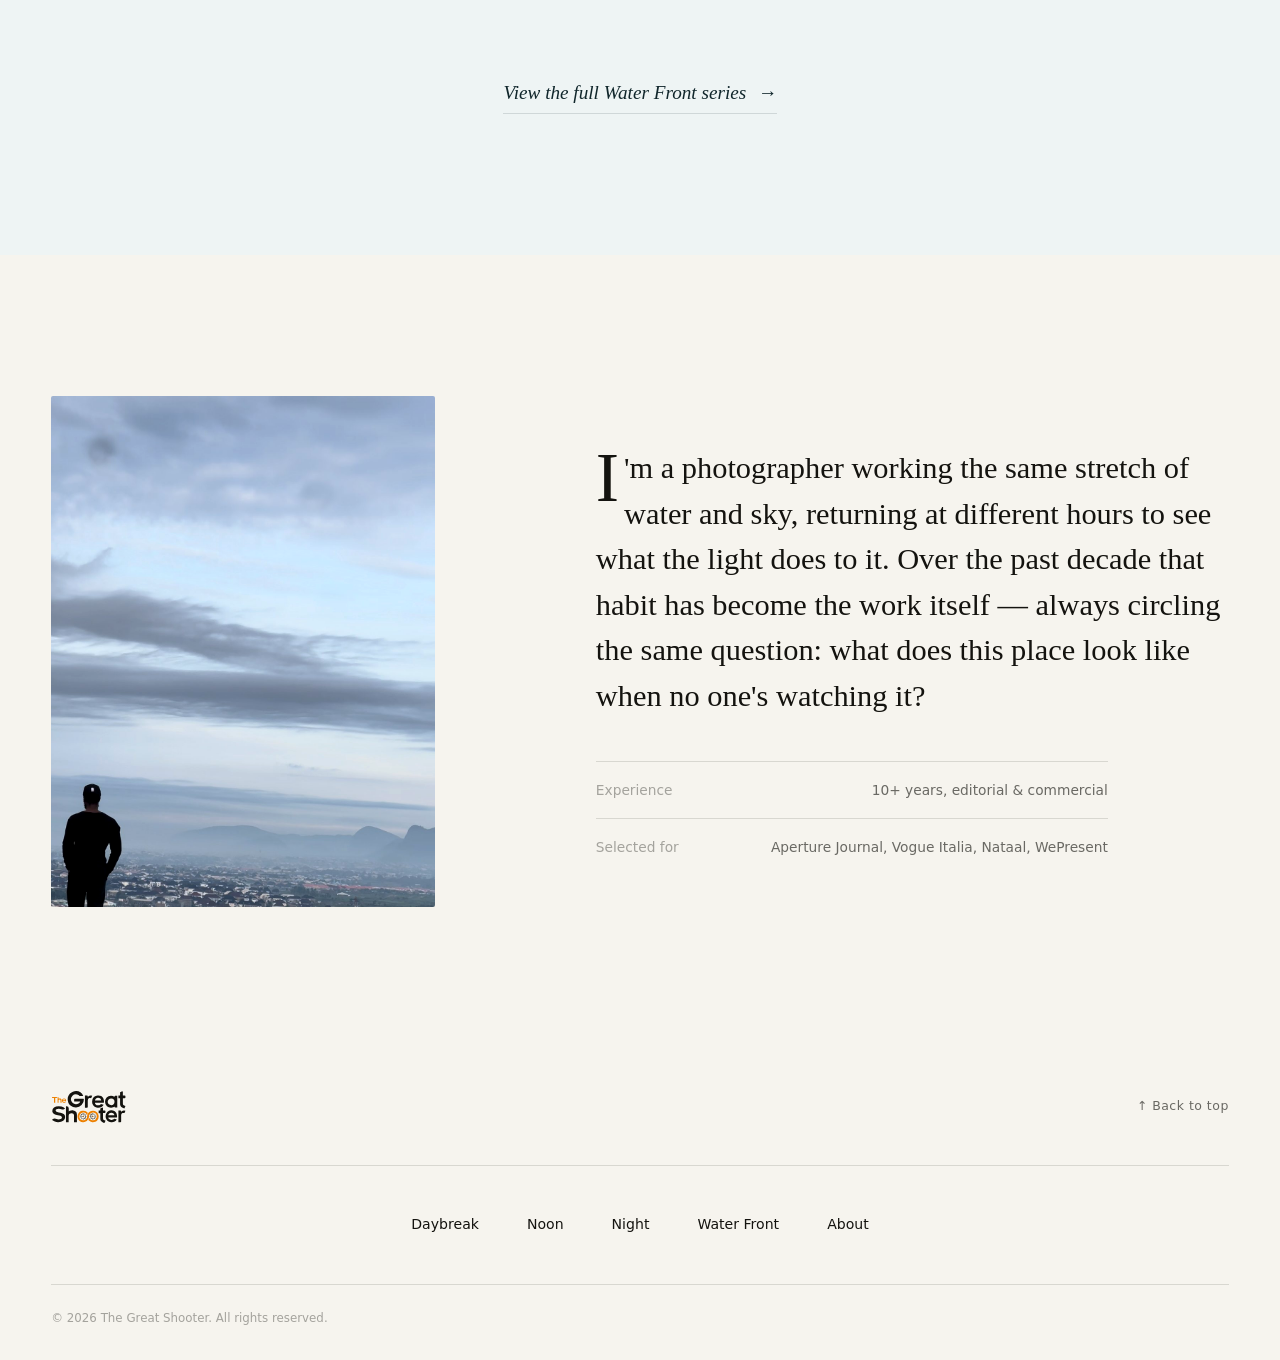
==== commit ac0be677: "Strip the flat interface back to the photographs The interface is now called Flat rather than Classi" ====
--- a/index.html
+++ b/index.html
@@ -24,13 +24,12 @@
   <a href="index.html" class="wordmark" data-cursor="" aria-label="The Great Shooter — home"><svg class="wordmark__logo" role="img" aria-hidden="true"><use href="#tgs-icon"></use></svg></a>
 
   <nav class="nav-primary">
-    <a href="#daybreak" data-cursor="">Work</a>
+    <a href="#daybreak" data-cursor="">Daybreak</a>
+    <a href="#noon" data-cursor="">Noon</a>
+    <a href="#night" data-cursor="">Night</a>
+    <a href="#waterfront" data-cursor="">Water Front</a>
     <a href="#about" data-cursor="">About</a>
-    <a href="#services" data-cursor="">Services</a>
-    <a href="#contact" data-cursor="">Contact</a>
   </nav>
-
-  <a href="#contact" class="nav-cta" data-cursor="open">Start a project</a>
 
   <button class="nav-toggle" id="navToggle" aria-label="Open menu">
     <span></span><span></span>
@@ -39,16 +38,12 @@
 
 <div class="menu-overlay" id="menuOverlay">
   <nav class="menu-overlay__nav">
-    <a href="#daybreak" data-index="01">Work</a>
-    <a href="#about" data-index="02">About</a>
-    <a href="#services" data-index="03">Services</a>
-    <a href="#clients" data-index="04">Clients</a>
-    <a href="#contact" data-index="05">Contact</a>
+    <a href="#daybreak" data-index="01">Daybreak</a>
+    <a href="#noon" data-index="02">Noon</a>
+    <a href="#night" data-index="03">Night</a>
+    <a href="#waterfront" data-index="04">Water Front</a>
+    <a href="#about" data-index="05">About</a>
   </nav>
-  <div class="menu-overlay__foot">
-    <span>hello@thegreatshooter.com</span>
-    <span>Abuja — Available worldwide</span>
-  </div>
 </div>
 
 <main>
@@ -66,10 +61,6 @@
       <div class="hero__scrim"></div>
     </div>
 
-    <div class="hero__top">
-      <p class="hero__eyebrow" data-reveal>Light, Sky &amp; Water — Sunrise to Nightfall</p>
-    </div>
-
     <div class="hero__title" id="heroTitle">
       <h1 class="hero__logo-wrap" data-reveal>
         <svg class="hero__logo" role="img" aria-label="The Great Shooter"><use href="#tgs-logo"></use></svg>
@@ -77,10 +68,8 @@
     </div>
 
     <div class="hero__bottom" id="heroBottom">
-      <p class="hero__statement" data-reveal>I chase the same sky through every hour it changes — daybreak, noon, night, and the river that holds all three.</p>
       <div class="hero__meta" data-reveal>
         <span>Est. 2025</span>
-        <span>Based in Abuja</span>
       </div>
     </div>
 
@@ -98,7 +87,6 @@
   <!-- INTRODUCTION -->
   <section class="intro" id="intro">
     <div class="intro__inner">
-      <span class="intro__index">( 01 — Philosophy )</span>
       <p class="intro__statement split-words" data-reveal-words>
         Light is the only subject I return to. The same water, the same horizon, remade three
         times a day — once in gold, once in blue, once in near-dark — and the river underneath
@@ -111,9 +99,7 @@
   <!-- DAYBREAK -->
   <section class="day-group theme-daybreak" id="daybreak">
     <div class="day-group__head">
-      <span class="day-group__eyebrow">( 02 — Daybreak )</span>
-      <h2 class="section-title" data-reveal>First light,<br>softest hour.</h2>
-      <p class="day-group__desc">The half hour before and after sunrise — low sun, long shadow, and a stillness that never survives past 7am.</p>
+      <h2 class="section-title" data-reveal>Daybreak</h2>
     </div>
 
     <div class="work__grid">
@@ -121,31 +107,31 @@
         <div class="work-item__frame">
           <img src="assets/photos/daybreak-07.jpg" alt="Daybreak — first light" loading="lazy">
         </div>
-        <div class="work-item__meta"><h3>Rays</h3><span>Daybreak</span></div>
+        <div class="work-item__meta"><h3>Rays</h3></div>
       </a>
       <a class="work-item work-item--p2" href="daybreak.html" data-cursor="view">
         <div class="work-item__frame">
           <img src="assets/photos/daybreak-01.jpg" alt="Daybreak — first light" loading="lazy">
         </div>
-        <div class="work-item__meta"><h3>Ridge</h3><span>Daybreak</span></div>
+        <div class="work-item__meta"><h3>Ridge</h3></div>
       </a>
       <a class="work-item work-item--p3" href="daybreak.html" data-cursor="view">
         <div class="work-item__frame">
           <img src="assets/photos/daybreak-09.jpg" alt="Daybreak — first light" loading="lazy">
         </div>
-        <div class="work-item__meta"><h3>Ember</h3><span>Daybreak</span></div>
+        <div class="work-item__meta"><h3>Ember</h3></div>
       </a>
       <a class="work-item work-item--p4" href="daybreak.html" data-cursor="view">
         <div class="work-item__frame">
           <img src="assets/photos/daybreak-17.jpg" alt="Daybreak — first light" loading="lazy">
         </div>
-        <div class="work-item__meta"><h3>Plateau</h3><span>Daybreak</span></div>
+        <div class="work-item__meta"><h3>Plateau</h3></div>
       </a>
       <a class="work-item work-item--p5" href="daybreak.html" data-cursor="view">
         <div class="work-item__frame">
           <img src="assets/photos/daybreak-04.jpg" alt="Daybreak — first light" loading="lazy">
         </div>
-        <div class="work-item__meta"><h3>Break</h3><span>Daybreak</span></div>
+        <div class="work-item__meta"><h3>Break</h3></div>
       </a>
     </div>
 
@@ -158,9 +144,7 @@
   <!-- NOON -->
   <section class="day-group theme-noon" id="noon">
     <div class="day-group__head">
-      <span class="day-group__eyebrow">( 03 — Noon )</span>
-      <h2 class="section-title" data-reveal>High sun,<br>hard light.</h2>
-      <p class="day-group__desc">The flat, saturated hours in the middle of the day — sharp cloud, deep blue, no shadow to hide in.</p>
+      <h2 class="section-title" data-reveal>Noon</h2>
     </div>
 
     <div class="work__grid">
@@ -168,31 +152,31 @@
         <div class="work-item__frame">
           <img src="assets/photos/noon-10.jpg" alt="Noon — hard light" loading="lazy">
         </div>
-        <div class="work-item__meta"><h3>Burst</h3><span>Noon</span></div>
+        <div class="work-item__meta"><h3>Burst</h3></div>
       </a>
       <a class="work-item work-item--p2" href="noon.html" data-cursor="view">
         <div class="work-item__frame">
           <img src="assets/photos/noon-31.jpg" alt="Noon — hard light" loading="lazy">
         </div>
-        <div class="work-item__meta"><h3>Mackerel</h3><span>Noon</span></div>
+        <div class="work-item__meta"><h3>Mackerel</h3></div>
       </a>
       <a class="work-item work-item--p3" href="noon.html" data-cursor="view">
         <div class="work-item__frame">
           <img src="assets/photos/noon-02.jpg" alt="Noon — hard light" loading="lazy">
         </div>
-        <div class="work-item__meta"><h3>Reach</h3><span>Noon</span></div>
+        <div class="work-item__meta"><h3>Reach</h3></div>
       </a>
       <a class="work-item work-item--p4" href="noon.html" data-cursor="view">
         <div class="work-item__frame">
           <img src="assets/photos/noon-22.jpg" alt="Noon — hard light" loading="lazy">
         </div>
-        <div class="work-item__meta"><h3>Lookout</h3><span>Noon</span></div>
+        <div class="work-item__meta"><h3>Lookout</h3></div>
       </a>
       <a class="work-item work-item--p5" href="noon.html" data-cursor="view">
         <div class="work-item__frame">
           <img src="assets/photos/noon-30.jpg" alt="Noon — hard light" loading="lazy">
         </div>
-        <div class="work-item__meta"><h3>Signal</h3><span>Noon</span></div>
+        <div class="work-item__meta"><h3>Signal</h3></div>
       </a>
     </div>
 
@@ -205,9 +189,7 @@
   <!-- NIGHT -->
   <section class="day-group theme-night" id="night">
     <div class="day-group__head">
-      <span class="day-group__eyebrow">( 04 — Night )</span>
-      <h2 class="section-title" data-reveal>Last light,<br>gone to blue.</h2>
-      <p class="day-group__desc">The hour the sky stops arguing with itself and just goes dark — deep water, low light, one window still lit.</p>
+      <h2 class="section-title" data-reveal>Night</h2>
     </div>
 
     <div class="work__grid">
@@ -215,31 +197,31 @@
         <div class="work-item__frame">
           <img src="assets/photos/night-01.jpg" alt="Night — last light" loading="lazy">
         </div>
-        <div class="work-item__meta"><h3>Lit Window</h3><span>Night</span></div>
+        <div class="work-item__meta"><h3>Lit Window</h3></div>
       </a>
       <a class="work-item work-item--p2" href="night.html" data-cursor="view">
         <div class="work-item__frame">
           <img src="assets/photos/night-03.jpg" alt="Night — last light" loading="lazy">
         </div>
-        <div class="work-item__meta"><h3>Gradient</h3><span>Night</span></div>
+        <div class="work-item__meta"><h3>Gradient</h3></div>
       </a>
       <a class="work-item work-item--p3" href="night.html" data-cursor="view">
         <div class="work-item__frame">
           <img src="assets/photos/night-06.jpg" alt="Night — last light" loading="lazy">
         </div>
-        <div class="work-item__meta"><h3>Treeline</h3><span>Night</span></div>
+        <div class="work-item__meta"><h3>Treeline</h3></div>
       </a>
       <a class="work-item work-item--p4" href="night.html" data-cursor="view">
         <div class="work-item__frame">
           <img src="assets/photos/night-05.jpg" alt="Night — last light" loading="lazy">
         </div>
-        <div class="work-item__meta"><h3>Wires</h3><span>Night</span></div>
+        <div class="work-item__meta"><h3>Wires</h3></div>
       </a>
       <a class="work-item work-item--p5" href="night.html" data-cursor="view">
         <div class="work-item__frame">
           <img src="assets/photos/night-07.jpg" alt="Night — last light" loading="lazy">
         </div>
-        <div class="work-item__meta"><h3>Overcast</h3><span>Night</span></div>
+        <div class="work-item__meta"><h3>Overcast</h3></div>
       </a>
     </div>
 
@@ -252,9 +234,7 @@
   <!-- WATER FRONT -->
   <section class="day-group theme-water" id="waterfront">
     <div class="day-group__head">
-      <span class="day-group__eyebrow">( 05 — Water Front )</span>
-      <h2 class="section-title" data-reveal>Still water,<br>long horizon.</h2>
-      <p class="day-group__desc">The same river returned to across every hour — boats that cross without hurrying, and a surface flat enough to hold the whole sky upside down.</p>
+      <h2 class="section-title" data-reveal>Water Front</h2>
     </div>
 
     <div class="work__grid">
@@ -262,31 +242,31 @@
         <div class="work-item__frame">
           <img src="assets/photos/waterfront-01.jpg" alt="Water Front — the river" loading="lazy">
         </div>
-        <div class="work-item__meta"><h3>Crossing</h3><span>Water Front</span></div>
+        <div class="work-item__meta"><h3>Crossing</h3></div>
       </a>
       <a class="work-item work-item--p2" href="waterfront.html" data-cursor="view">
         <div class="work-item__frame">
           <img src="assets/photos/waterfront-03.jpg" alt="Water Front — the river" loading="lazy">
         </div>
-        <div class="work-item__meta"><h3>Gold Water</h3><span>Water Front</span></div>
+        <div class="work-item__meta"><h3>Gold Water</h3></div>
       </a>
       <a class="work-item work-item--p3" href="waterfront.html" data-cursor="view">
         <div class="work-item__frame">
           <img src="assets/photos/waterfront-27.jpg" alt="Water Front — the river" loading="lazy">
         </div>
-        <div class="work-item__meta"><h3>Mist</h3><span>Water Front</span></div>
+        <div class="work-item__meta"><h3>Mist</h3></div>
       </a>
       <a class="work-item work-item--p4" href="waterfront.html" data-cursor="view">
         <div class="work-item__frame">
           <img src="assets/photos/waterfront-10.jpg" alt="Water Front — the river" loading="lazy">
         </div>
-        <div class="work-item__meta"><h3>Ripple</h3><span>Water Front</span></div>
+        <div class="work-item__meta"><h3>Ripple</h3></div>
       </a>
       <a class="work-item work-item--p5" href="waterfront.html" data-cursor="view">
         <div class="work-item__frame">
           <img src="assets/photos/waterfront-25.jpg" alt="Water Front — the river" loading="lazy">
         </div>
-        <div class="work-item__meta"><h3>Moored</h3><span>Water Front</span></div>
+        <div class="work-item__meta"><h3>Moored</h3></div>
       </a>
     </div>
 
@@ -296,44 +276,6 @@
     </a>
   </section>
 
-  <!-- SERVICES -->
-  <section class="services" id="services">
-    <div class="services__head">
-      <span class="section-index">( 03 — Services )</span>
-      <h2 class="section-title" data-reveal>What I bring<br>to the frame.</h2>
-    </div>
-
-    <div class="services__list">
-
-      <div class="service-row" data-cursor="">
-        <span class="service-row__num">01</span>
-        <h3 class="service-row__title">Photography</h3>
-        <div class="service-row__col">
-          <p class="service-row__desc">Portraits, fashion, editorial, events, lifestyle and commercial work — shot with the same quiet attention regardless of scale.</p>
-          <span class="service-row__tags">Portraits · Fashion · Editorial · Events · Lifestyle · Commercial</span>
-        </div>
-      </div>
-
-      <div class="service-row" data-cursor="">
-        <span class="service-row__num">02</span>
-        <h3 class="service-row__title">Creative Direction</h3>
-        <div class="service-row__col">
-          <p class="service-row__desc">From concept to final sequence — art direction and visual storytelling for campaigns that need a point of view.</p>
-          <span class="service-row__tags">Art Direction · Visual Storytelling · Campaign Photography</span>
-        </div>
-      </div>
-
-      <div class="service-row" data-cursor="">
-        <span class="service-row__num">03</span>
-        <h3 class="service-row__title">Content</h3>
-        <div class="service-row__col">
-          <p class="service-row__desc">Ongoing visual content for brands and publications that value restraint over volume.</p>
-          <span class="service-row__tags">Social Content · Brand Campaigns · Editorial Content</span>
-        </div>
-      </div>
-
-    </div>
-  </section>
 
   <!-- ABOUT -->
   <section class="about" id="about">
@@ -345,7 +287,6 @@
     </div>
 
     <div class="about__content">
-      <span class="section-index">( 04 — About )</span>
       <p class="about__bio" data-reveal>
         <span class="dropcap">I</span>'m a photographer working the same stretch of water and
         sky, returning at different hours to see what the light does to it. Over the past decade
@@ -355,10 +296,6 @@
 
       <div class="about__facts">
         <div class="about__fact">
-          <span class="about__fact-label">Location</span>
-          <span class="about__fact-value">Abuja, Nigeria — available worldwide</span>
-        </div>
-        <div class="about__fact">
           <span class="about__fact-label">Experience</span>
           <span class="about__fact-value">10+ years, editorial &amp; commercial</span>
         </div>
@@ -370,38 +307,6 @@
     </div>
   </section>
 
-  <!-- CLIENTS -->
-  <section class="clients" id="clients">
-    <span class="section-index">( 05 — Selected Clients )</span>
-
-    <div class="clients__list">
-      <div class="client-row" data-preview="tgs-c1"><span>Vogue Italia</span><span class="client-row__arrow">↗</span></div>
-      <div class="client-row" data-preview="tgs-c2"><span>Nike</span><span class="client-row__arrow">↗</span></div>
-      <div class="client-row" data-preview="tgs-c3"><span>Aperture Journal</span><span class="client-row__arrow">↗</span></div>
-      <div class="client-row" data-preview="tgs-c4"><span>WePresent</span><span class="client-row__arrow">↗</span></div>
-      <div class="client-row" data-preview="tgs-c5"><span>Nataal Media</span><span class="client-row__arrow">↗</span></div>
-      <div class="client-row" data-preview="tgs-c6"><span>Off—White</span><span class="client-row__arrow">↗</span></div>
-    </div>
-
-    <div class="client-preview" id="clientPreview">
-      <img id="clientPreviewImg" alt="">
-    </div>
-  </section>
-
-  <!-- CONTACT -->
-  <section class="contact" id="contact">
-    <span class="section-index section-index--light">( 06 — Contact )</span>
-    <h2 class="contact__statement split-words" data-reveal-words>Let's create something worth remembering.</h2>
-
-    <div class="contact__row">
-      <a href="mailto:hello@thegreatshooter.com" class="contact__email" data-cursor="open">hello@thegreatshooter.com</a>
-      <div class="contact__socials">
-        <a href="#" data-cursor="">Instagram</a>
-        <a href="#" data-cursor="">Behance</a>
-        <a href="#" data-cursor="">LinkedIn</a>
-      </div>
-    </div>
-  </section>
 
 </main>
 
@@ -413,29 +318,20 @@
 
   <div class="footer__grid">
     <nav class="footer__nav">
-      <a href="#daybreak">Work</a>
+      <a href="#daybreak">Daybreak</a>
+      <a href="#noon">Noon</a>
+      <a href="#night">Night</a>
+      <a href="#waterfront">Water Front</a>
       <a href="#about">About</a>
-      <a href="#services">Services</a>
-      <a href="#contact">Contact</a>
     </nav>
-    <div class="footer__socials">
-      <a href="#">Instagram</a>
-      <a href="#">Behance</a>
-      <a href="#">LinkedIn</a>
-    </div>
-    <div class="footer__contact">
-      <a href="mailto:hello@thegreatshooter.com">hello@thegreatshooter.com</a>
-      <span>Abuja, Nigeria</span>
-    </div>
   </div>
 
   <div class="footer__base">
     <span>© 2026 The Great Shooter. All rights reserved.</span>
-    <span>Site design — placeholder wordmark, logo pending</span>
   </div>
 </footer>
 
-<script src="alt/js/ui-toggle.js" data-ui="classic"></script>
+<script src="alt/js/ui-toggle.js" data-ui="flat"></script>
 <script src="js/main.js"></script>
 </body>
 </html>
--- a/css/style.css
+++ b/css/style.css
@@ -200,13 +200,6 @@
   transition:transform .45s var(--ease);
 }
 .nav-primary a:hover::after{ transform:scaleX(1); transform-origin:left; }
-.nav-cta{
-  font-size:.8rem; letter-spacing:.03em; padding:.6rem 1.3rem;
-  border:1px solid currentColor; border-radius:100px;
-  transition:background-color .35s var(--ease), color .35s var(--ease);
-}
-.site-header:not(.is-scrolled) .nav-cta:hover{ background:var(--white); color:var(--ink); }
-.site-header.is-scrolled .nav-cta:hover{ background:var(--ink); color:var(--paper); }
 
 .nav-toggle{ display:none; width:26px; height:16px; position:relative; }
 .nav-toggle span{
@@ -234,14 +227,13 @@
 .menu-overlay__nav a::before{
   content:attr(data-index); font-family:var(--font-sans); font-size:.85rem; color:var(--white-faint);
 }
-.menu-overlay__foot{ display:flex; justify-content:space-between; font-size:.85rem; color:var(--white-soft); flex-wrap:wrap; gap:.5rem; }
 
 /* ---------------------------------------------------------
    Hero
 --------------------------------------------------------- */
 .hero{
   position:relative; height:100svh; min-height:560px; overflow:hidden;
-  color:var(--white); display:flex; flex-direction:column; justify-content:space-between;
+  color:var(--white); display:flex; flex-direction:column; justify-content:center;
   background:var(--black);
 }
 .hero__media{ position:absolute; inset:0; background:var(--black); }
@@ -254,12 +246,14 @@
 .hero__media img.is-active{ opacity:1; transform:scale(1); }
 .hero__scrim{
   position:absolute; inset:0;
-  background:linear-gradient(180deg, rgba(6,6,5,.55) 0%, rgba(6,6,5,.08) 26%, rgba(6,6,5,.12) 60%, rgba(6,6,5,.72) 100%);
+  background:
+    /* A soft bed under the centred mark — the edges of the photograph stay
+       bright, but the wordmark never has to fight a white sky. */
+    radial-gradient(58% 40% at 50% 50%, rgba(6,6,5,.42) 0%, rgba(6,6,5,0) 72%),
+    linear-gradient(180deg, rgba(6,6,5,.55) 0%, rgba(6,6,5,.08) 26%, rgba(6,6,5,.12) 60%, rgba(6,6,5,.72) 100%);
 }
 .hero__scrim--soft{ background:linear-gradient(180deg, rgba(6,6,5,.5) 0%, rgba(6,6,5,.05) 30%, rgba(6,6,5,.55) 100%); }
 
-.hero__top{ position:relative; z-index:2; padding:6.5rem var(--pad) 0; text-align:center; }
-.hero__eyebrow{ font-size:.82rem; letter-spacing:.1em; color:var(--white-soft); }
 
 .hero__title{ position:relative; z-index:2; padding:0 var(--pad); text-align:center; }
 .hero__title h1{
@@ -277,10 +271,9 @@
 }
 
 .hero__bottom{
-  position:relative; z-index:2; padding:0 var(--pad) 3.5rem;
+  position:absolute; left:0; right:0; bottom:0; z-index:2; padding:0 var(--pad) 4.4rem;
   display:flex; flex-direction:column; align-items:center; gap:1rem;
 }
-.hero__statement{ font-family:var(--font-display); font-style:italic; font-weight:400; font-size:var(--fs-lg); max-width:26em; color:var(--white-soft); text-align:center; }
 .hero__meta{ display:flex; flex-direction:row; gap:1.2rem; font-size:.8rem; color:var(--white-faint); text-align:center; }
 
 .hero-dots{
@@ -313,7 +306,6 @@
 --------------------------------------------------------- */
 .intro{ padding:var(--section-pad) var(--pad); }
 .intro__inner{ max-width:1040px; margin:0 auto; text-align:center; }
-.intro__index{ display:block; font-size:.78rem; letter-spacing:.05em; color:var(--ink-soft); margin-bottom:2rem; }
 .intro__statement{
   font-family:var(--font-display); font-weight:400; font-size:var(--fs-statement);
   line-height:1.32; letter-spacing:-.005em; color:var(--ink);
@@ -325,9 +317,9 @@
 .work{ padding:0 var(--pad) var(--section-pad); }
 .work__head{ padding-bottom:clamp(2.5rem,6vw,5rem); max-width:900px; }
 
-.work__grid{ display:grid; grid-template-columns:repeat(12, 1fr); gap:var(--gutter) var(--gutter); }
-
-.work-item{ display:block; position:relative; }
+.work__grid{ display:flex; flex-wrap:wrap; justify-content:center; gap:var(--gutter); }
+
+.work-item{ display:block; position:relative; width:calc((100% - 4 * var(--gutter)) / 5); }
 .work-item__frame{
   position:relative; overflow:hidden; background:var(--paper-dim);
   border-radius:2px;
@@ -357,37 +349,10 @@
 .work-item__meta span{ font-size:.78rem; color:var(--ink-soft); white-space:nowrap; }
 .work-item:hover .work-item__meta{ opacity:1; transform:translateY(-2px); }
 
-.work-item--a{ grid-column:1 / 6; }
-.work-item--a .work-item__frame{ aspect-ratio:1000/1400; }
-
-.work-item--b{ grid-column:6 / 13; margin-top:9rem; }
-.work-item--b .work-item__frame{ aspect-ratio:1600/1000; }
-
-.work-item--c{ grid-column:1 / 5; margin-top:5.5rem; }
-.work-item--c .work-item__frame{ aspect-ratio:1000/1400; }
-
-.work-item--d{ grid-column:5 / 9; margin-top:-2rem; }
-.work-item--d .work-item__frame{ aspect-ratio:900/1300; }
-
-.work-item--e{ grid-column:9 / 13; margin-top:3rem; }
-.work-item--e .work-item__frame{ aspect-ratio:1000/1400; }
-
-.work-item--f{ grid-column:2 / 12; margin-top:7rem; }
-.work-item--f .work-item__frame{ aspect-ratio:1700/1050; }
-
-.work-item--p1{ grid-column:1 / 6; }
-.work-item--p2{ grid-column:6 / 9; margin-top:6.5rem; }
-.work-item--p3{ grid-column:9 / 13; margin-top:1rem; }
-.work-item--p4{ grid-column:2 / 7; margin-top:4rem; }
-.work-item--p5{ grid-column:7 / 12; margin-top:8.5rem; }
-.work-item--p1 .work-item__frame,
-.work-item--p2 .work-item__frame,
-.work-item--p3 .work-item__frame,
-.work-item--p4 .work-item__frame,
-.work-item--p5 .work-item__frame{ aspect-ratio:3/4; }
+.work-item__frame{ aspect-ratio:3/4; }
 
 .work__all{
-  display:inline-flex; align-items:center; gap:.7rem;
+  display:flex; width:fit-content; margin-inline:auto; align-items:center; gap:.7rem;
   margin-top:clamp(3.5rem,7vw,6rem);
   font-family:var(--font-display); font-style:italic; font-size:1.2rem;
   border-bottom:1px solid var(--line); padding-bottom:.35rem;
@@ -399,28 +364,7 @@
    Day-group sections (Daybreak / Noon / Night)
 --------------------------------------------------------- */
 .day-group{ padding:var(--section-pad) var(--pad); transition:background-color .6s var(--ease), color .6s var(--ease); }
-.day-group__head{ max-width:900px; margin-bottom:clamp(2.5rem,6vw,5rem); }
-.day-group__eyebrow{ display:block; font-size:.78rem; letter-spacing:.08em; text-transform:uppercase; color:var(--accent); margin-bottom:1rem; }
-.day-group__desc{ margin-top:1.4rem; max-width:36em; color:var(--ink-soft); font-size:1.05rem; line-height:1.6; }
-
-/* ---------------------------------------------------------
-   Services
---------------------------------------------------------- */
-.services{ padding:var(--section-pad) var(--pad); border-top:1px solid var(--line); }
-.services__head{ max-width:900px; margin-bottom:clamp(2.5rem,6vw,5rem); }
-
-.service-row{
-  display:grid; grid-template-columns:3rem 1fr 1.6fr; gap:2rem;
-  align-items:start; padding:2.1rem 0; border-top:1px solid var(--line);
-  transition:padding .4s var(--ease);
-}
-.services__list .service-row:last-child{ border-bottom:1px solid var(--line); }
-.service-row__num{ font-size:.8rem; color:var(--ink-faint); padding-top:.4rem; }
-.service-row__title{ font-family:var(--font-display); font-weight:400; font-size:clamp(1.6rem,3vw,2.4rem); grid-column:2; }
-.service-row__col{ grid-column:3; }
-.service-row__desc{ color:var(--ink-soft); max-width:34em; line-height:1.55; }
-.service-row__tags{ display:block; margin-top:.9rem; font-size:.76rem; letter-spacing:.02em; color:var(--ink-faint); }
-.service-row:hover{ padding-left:.6rem; }
+.day-group__head{ max-width:900px; margin:0 auto clamp(2.5rem,6vw,5rem); text-align:center; }
 
 /* ---------------------------------------------------------
    About
@@ -439,60 +383,6 @@
 .about__fact-value{ text-align:right; color:var(--ink-soft); }
 
 /* ---------------------------------------------------------
-   Clients
---------------------------------------------------------- */
-.clients{ padding:var(--section-pad) var(--pad); border-top:1px solid var(--line); position:relative; }
-.clients__list{ max-width:1100px; margin:0 auto; }
-.client-row{
-  display:flex; justify-content:space-between; align-items:center;
-  padding:1.5rem 0; border-top:1px solid var(--line);
-  font-family:var(--font-display); font-size:clamp(1.6rem,3.6vw,3rem);
-  transition:color .35s var(--ease), opacity .35s var(--ease);
-}
-.clients__list .client-row:last-child{ border-bottom:1px solid var(--line); }
-.clients__list:hover .client-row{ opacity:.4; }
-.clients__list .client-row:hover{ opacity:1; color:var(--accent); }
-.client-row__arrow{ font-family:var(--font-sans); font-size:1rem; opacity:0; transform:translate(-6px,6px); transition:opacity .35s var(--ease), transform .35s var(--ease); }
-.client-row:hover .client-row__arrow{ opacity:1; transform:translate(0,0); }
-
-.client-preview{
-  position:fixed; top:0; left:0; width:220px; height:280px; z-index:60;
-  overflow:hidden; pointer-events:none; opacity:0; border-radius:2px;
-  transform:translate(-50%,-50%) scale(.9);
-  transition:opacity .35s var(--ease), transform .45s var(--ease);
-  box-shadow:0 20px 50px rgba(0,0,0,.25);
-}
-.client-preview.is-visible{ opacity:1; transform:translate(-50%,-50%) scale(1); }
-.client-preview img{ width:100%; height:100%; object-fit:cover; filter:grayscale(20%); }
-
-/* ---------------------------------------------------------
-   Contact
---------------------------------------------------------- */
-.contact{
-  background:var(--black); color:var(--white);
-  padding:var(--section-pad) var(--pad);
-  text-align:center;
-}
-.contact__statement{
-  font-family:var(--font-display); font-weight:400; font-size:var(--fs-h2);
-  line-height:1.05; max-width:16em; margin:0 auto; letter-spacing:-.01em;
-}
-.contact__row{
-  margin-top:clamp(3rem,7vw,5.5rem);
-  display:flex; flex-direction:column; align-items:center; gap:1.8rem;
-}
-.contact__email{
-  font-family:var(--font-display); font-style:italic; font-size:clamp(1.3rem,2.6vw,1.9rem);
-  border-bottom:1px solid var(--line-dark); padding-bottom:.4rem;
-  transition:color .35s var(--ease), border-color .35s var(--ease);
-}
-.contact__email:hover{ color:var(--accent); border-color:var(--accent); }
-.contact__socials{ display:flex; gap:2rem; font-size:.82rem; color:var(--white-soft); }
-.contact__socials a{ position:relative; }
-.contact__socials a::after{ content:''; position:absolute; left:0; right:0; bottom:-4px; height:1px; background:currentColor; transform:scaleX(0); transition:transform .4s var(--ease); }
-.contact__socials a:hover::after{ transform:scaleX(1); }
-
-/* ---------------------------------------------------------
    Footer
 --------------------------------------------------------- */
 .site-footer{ background:var(--paper); padding:0 var(--pad) 2rem; }
@@ -505,14 +395,12 @@
 .footer__top:hover .footer__top-arrow{ transform:translateY(-4px); }
 
 .footer__grid{
-  display:grid; grid-template-columns:repeat(3,1fr); gap:2rem;
+  display:flex; justify-content:center;
   padding:3rem 0; border-bottom:1px solid var(--line);
 }
-.footer__nav{ display:flex; flex-direction:column; gap:.6rem; }
-.footer__socials{ display:flex; flex-direction:column; gap:.6rem; }
-.footer__contact{ display:flex; flex-direction:column; gap:.6rem; text-align:right; color:var(--ink-soft); }
-.footer__nav a, .footer__socials a{ font-size:.88rem; width:fit-content; }
-.footer__nav a:hover, .footer__socials a:hover, .footer__contact a:hover{ color:var(--accent); }
+.footer__nav{ display:flex; flex-wrap:wrap; justify-content:center; gap:1rem clamp(1.6rem,4vw,3rem); }
+.footer__nav a{ font-size:.88rem; }
+.footer__nav a:hover{ color:var(--accent); }
 
 .footer__base{
   display:flex; justify-content:space-between; padding-top:1.6rem;
@@ -540,19 +428,19 @@
 .project-meta__fact span:last-child{ color:var(--ink-soft); text-align:right; }
 
 .project-gallery{
-  display:grid; grid-template-columns:repeat(12,1fr); gap:var(--gutter);
+  display:flex; flex-wrap:wrap; justify-content:center; gap:var(--gutter);
   padding:var(--section-pad) var(--pad);
 }
-.pg-item{ margin:0; overflow:hidden; border-radius:2px; background:var(--paper-dim); }
+.pg-item{
+  margin:0; overflow:hidden; border-radius:2px; background:var(--paper-dim);
+  width:calc((100% - 2 * var(--gutter)) / 3); aspect-ratio:3/4;
+}
 .pg-item img{ width:100%; height:100%; object-fit:cover; filter:saturate(1.05) contrast(1.03); }
 .theme-night .pg-item img{ filter:brightness(.85) contrast(1.14) saturate(.92); }
 
-.pg-item--tall{ grid-column:3 / 11; aspect-ratio:1000/1450; }
-.pg-item--pair-left{ grid-column:1 / 7; margin-top:6rem; aspect-ratio:900/1250; }
-.pg-item--pair-right{ grid-column:7 / 13; aspect-ratio:900/1250; }
-.pg-item--wide{ grid-column:1 / 13; margin-top:4rem; aspect-ratio:1700/1050; }
-.pg-item--offset{ grid-column:6 / 13; margin-top:2rem; aspect-ratio:1000/1500; }
-.pg-item--full{ grid-column:1 / 13; margin-top:6rem; aspect-ratio:1400/1000; }
+.pg-item--land{ width:calc((100% - 2 * var(--gutter)) / 3 * 2 + var(--gutter)); aspect-ratio:4/3; }
+.pg-item--wide{ width:100%; aspect-ratio:auto; }
+.pg-item--wide img{ width:100%; height:auto; }
 
 .project-credits{ padding:0 var(--pad) var(--section-pad); border-bottom:1px solid var(--line); }
 .project-credits__list{ display:flex; flex-wrap:wrap; gap:.6rem 2.2rem; font-size:.86rem; color:var(--ink-soft); }
@@ -568,35 +456,27 @@
 
 /* ---------------------------------------------------------
    Responsive
---------------------------------------------------------- */
+   The lattice just changes how many frames sit on a row.
+--------------------------------------------------------- */
+@media (max-width:1100px){
+  .work-item{ width:calc((100% - 2 * var(--gutter)) / 3); }
+}
+
 @media (max-width:1024px){
   .nav-primary{ gap:1.6rem; }
   .about__media{ width:100%; }
-
-  .work-item--a{ grid-column:1 / 7; }
-  .work-item--b{ grid-column:7 / 13; margin-top:6rem; }
-  .work-item--c{ grid-column:1 / 6; margin-top:4rem; }
-  .work-item--d{ grid-column:6 / 13; margin-top:0; }
-  .work-item--e{ grid-column:2 / 9; margin-top:4rem; }
-  .work-item--f{ grid-column:1 / 13; margin-top:5rem; }
-
-  .work-item--p1{ grid-column:1 / 7; }
-  .work-item--p2{ grid-column:7 / 13; margin-top:5rem; }
-  .work-item--p3{ grid-column:1 / 6; margin-top:3rem; }
-  .work-item--p4{ grid-column:6 / 13; margin-top:0; }
-  .work-item--p5{ grid-column:2 / 10; margin-top:4rem; }
-
-  .pg-item--tall{ grid-column:2 / 12; }
-  .pg-item--offset{ grid-column:4 / 13; }
+}
+
+@media (max-width:900px){
+  .pg-item{ width:calc((100% - var(--gutter)) / 2); }
+  .pg-item--land{ width:100%; }
 }
 
 @media (max-width:860px){
-  .nav-primary, .nav-cta{ display:none; }
+  .nav-primary{ display:none; }
   .nav-toggle{ display:block; }
 
   .about{ grid-template-columns:1fr; }
-  .footer__grid{ grid-template-columns:1fr; gap:1.6rem; }
-  .footer__contact{ text-align:left; }
   .project-meta{ grid-template-columns:1fr; }
 }
 
@@ -606,27 +486,13 @@
   .hero__bottom{ flex-direction:column; align-items:center; gap:1.2rem; }
   .hero__meta{ flex-direction:row; gap:1.2rem; text-align:center; }
 
-  .work__grid{ grid-template-columns:1fr; }
-  .work-item--a,.work-item--b,.work-item--c,.work-item--d,.work-item--e,.work-item--f,
-  .work-item--p1,.work-item--p2,.work-item--p3,.work-item--p4,.work-item--p5{
-    grid-column:1 / -1; margin-top:0;
-  }
-  .work__grid > .work-item + .work-item{ margin-top:2.6rem; }
-
-  .service-row{ grid-template-columns:2rem 1fr; row-gap:.6rem; }
-  .service-row__title,
-  .service-row__col{ grid-column:2; }
-
-  .client-row{ font-size:1.5rem; }
-  .client-preview{ display:none; }
-
-  .project-gallery{ grid-template-columns:1fr; }
-  .pg-item--tall,.pg-item--pair-left,.pg-item--pair-right,.pg-item--wide,.pg-item--offset,.pg-item--full{
-    grid-column:1 / -1; margin-top:0;
-  }
-  .project-gallery > .pg-item + .pg-item{ margin-top:1.6rem; }
+  .work-item{ width:calc((100% - var(--gutter)) / 2); }
 
   .footer__base{ flex-direction:column; }
+}
+
+@media (max-width:520px){
+  .pg-item, .pg-item--land{ width:100%; }
 }
 
 @media (hover:none) and (pointer:coarse){
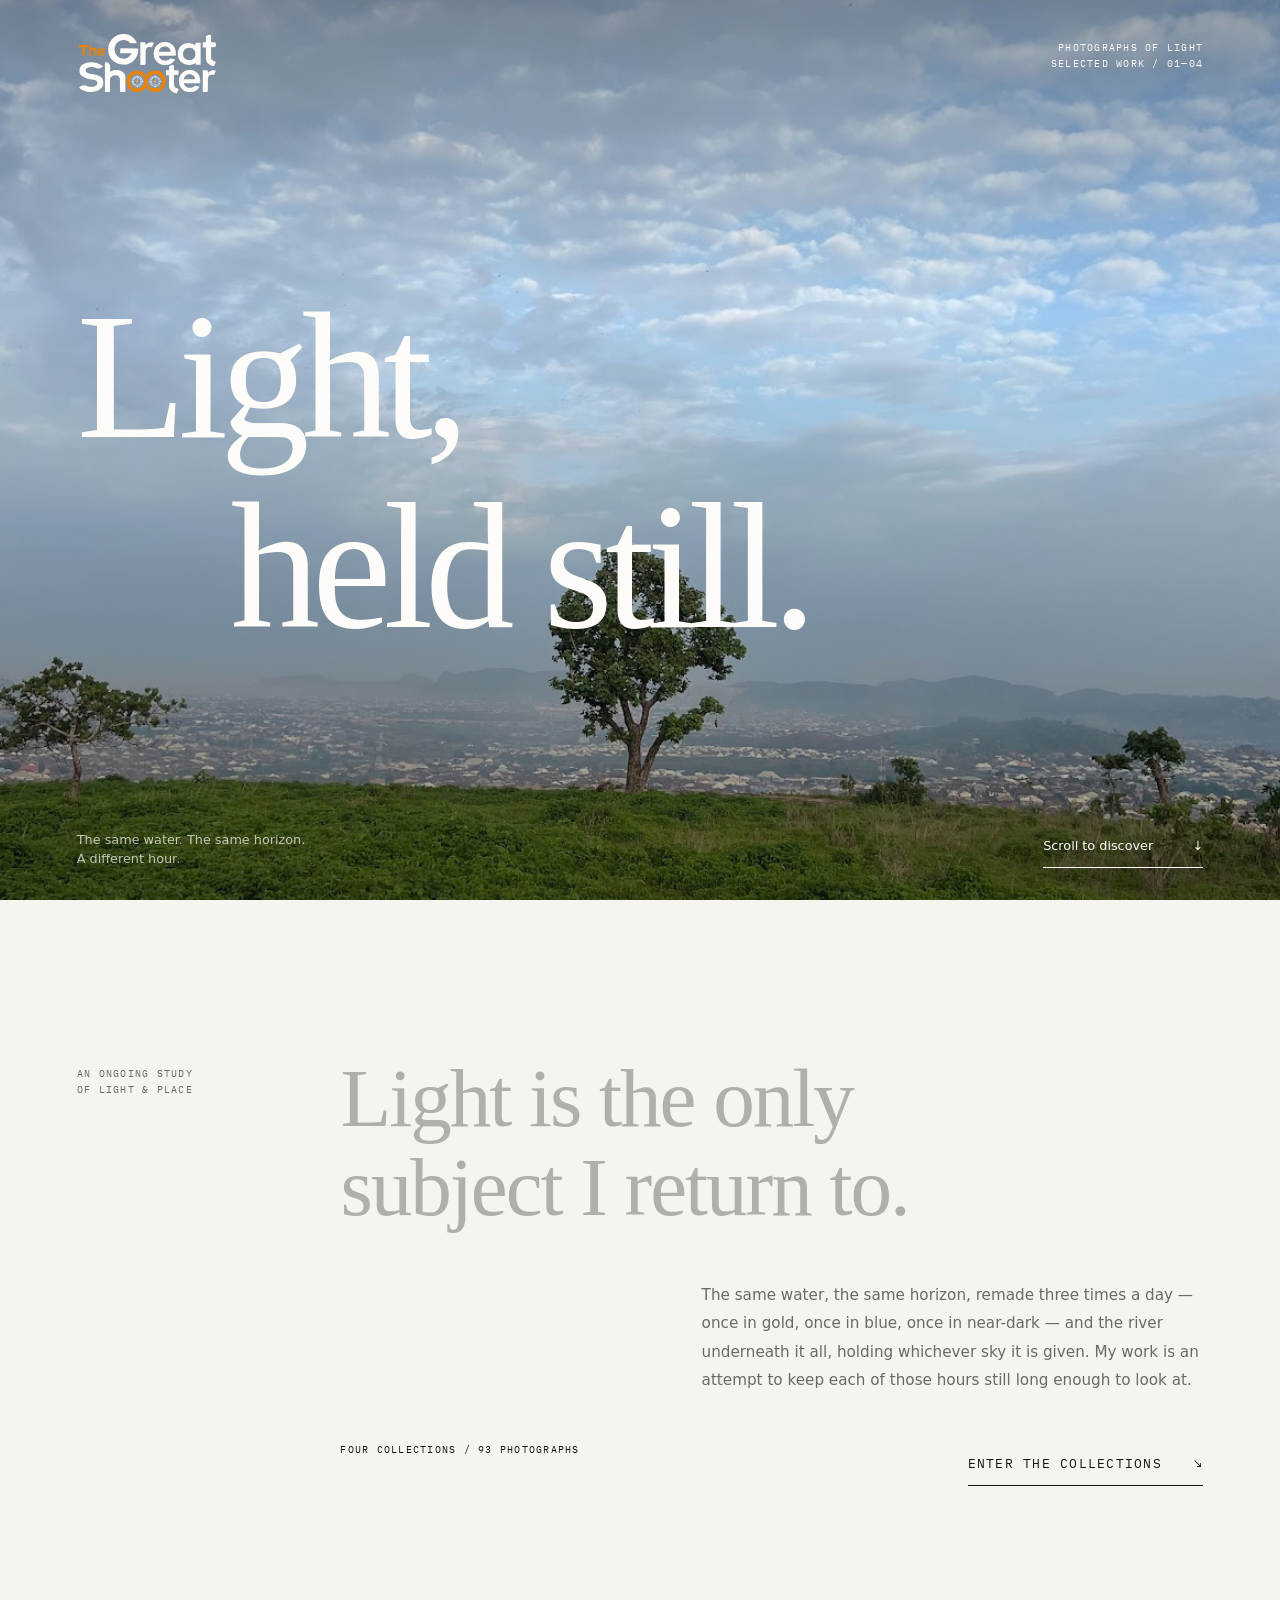
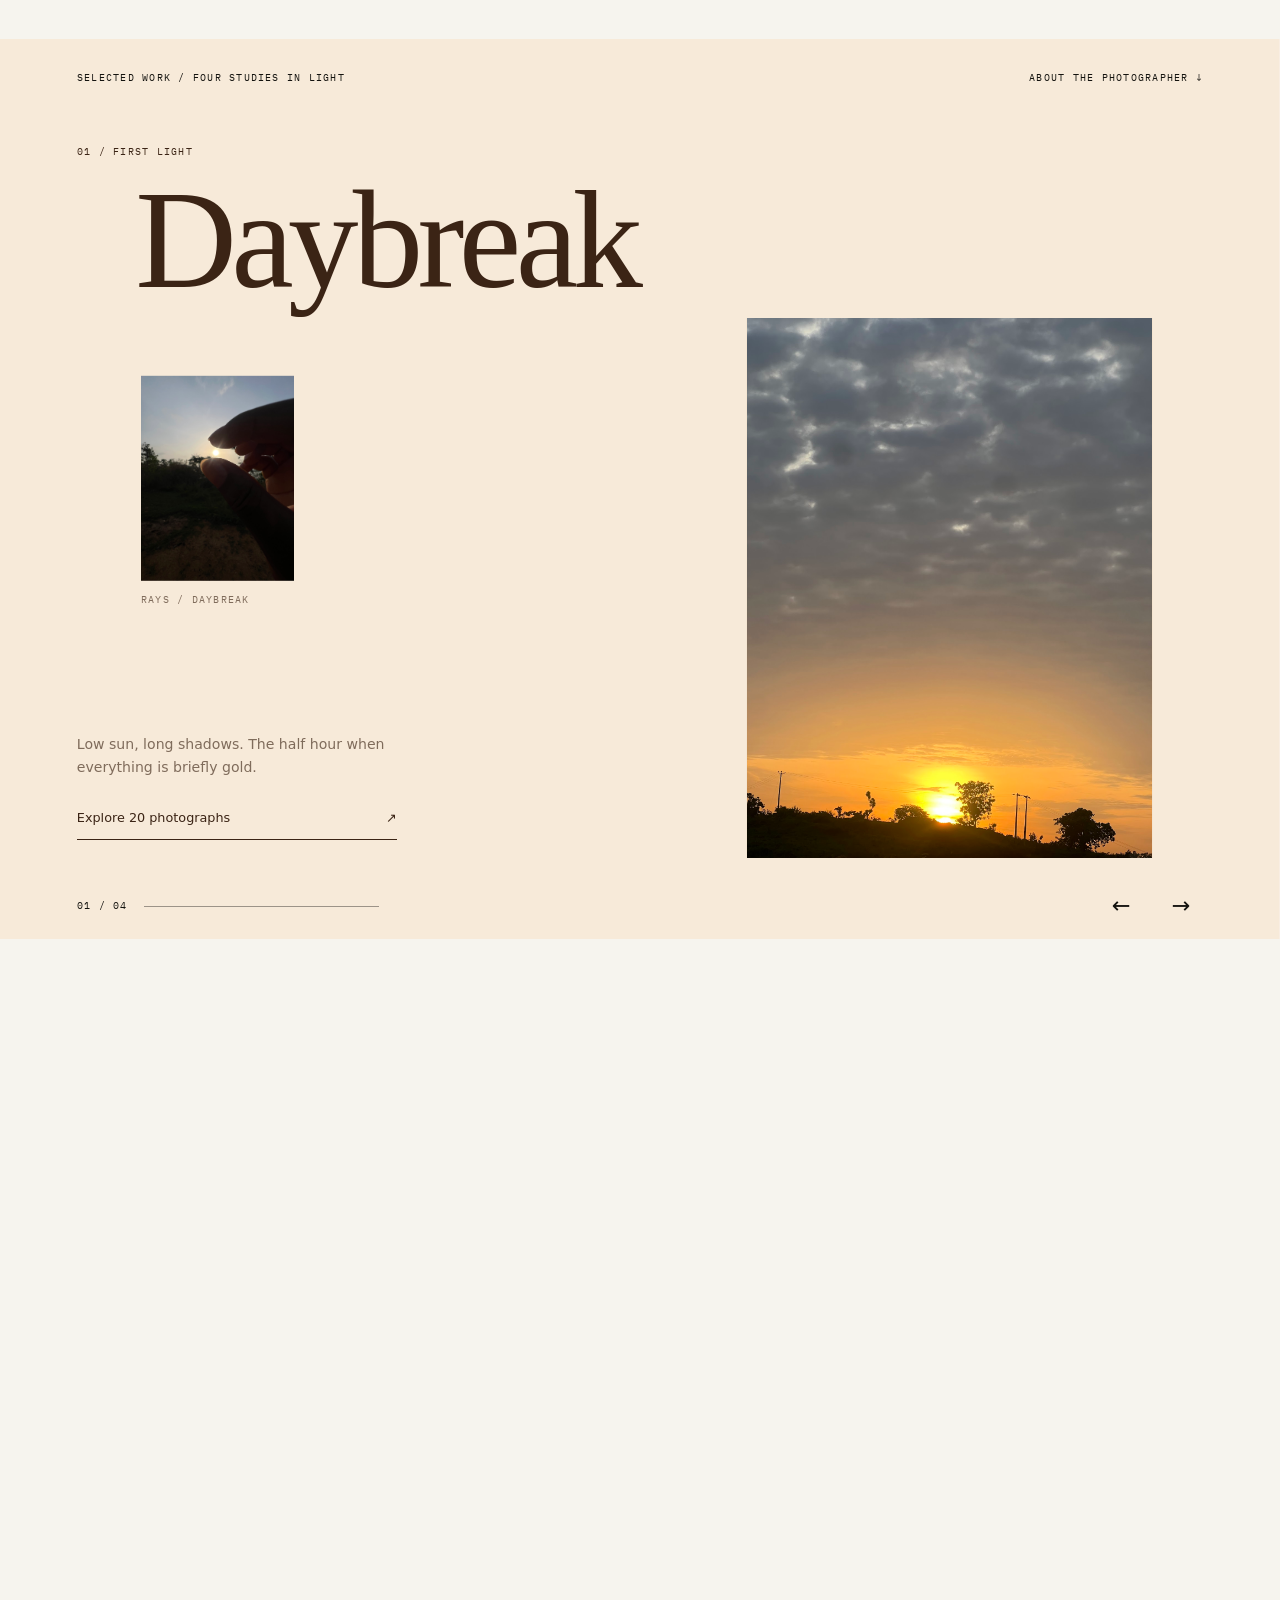
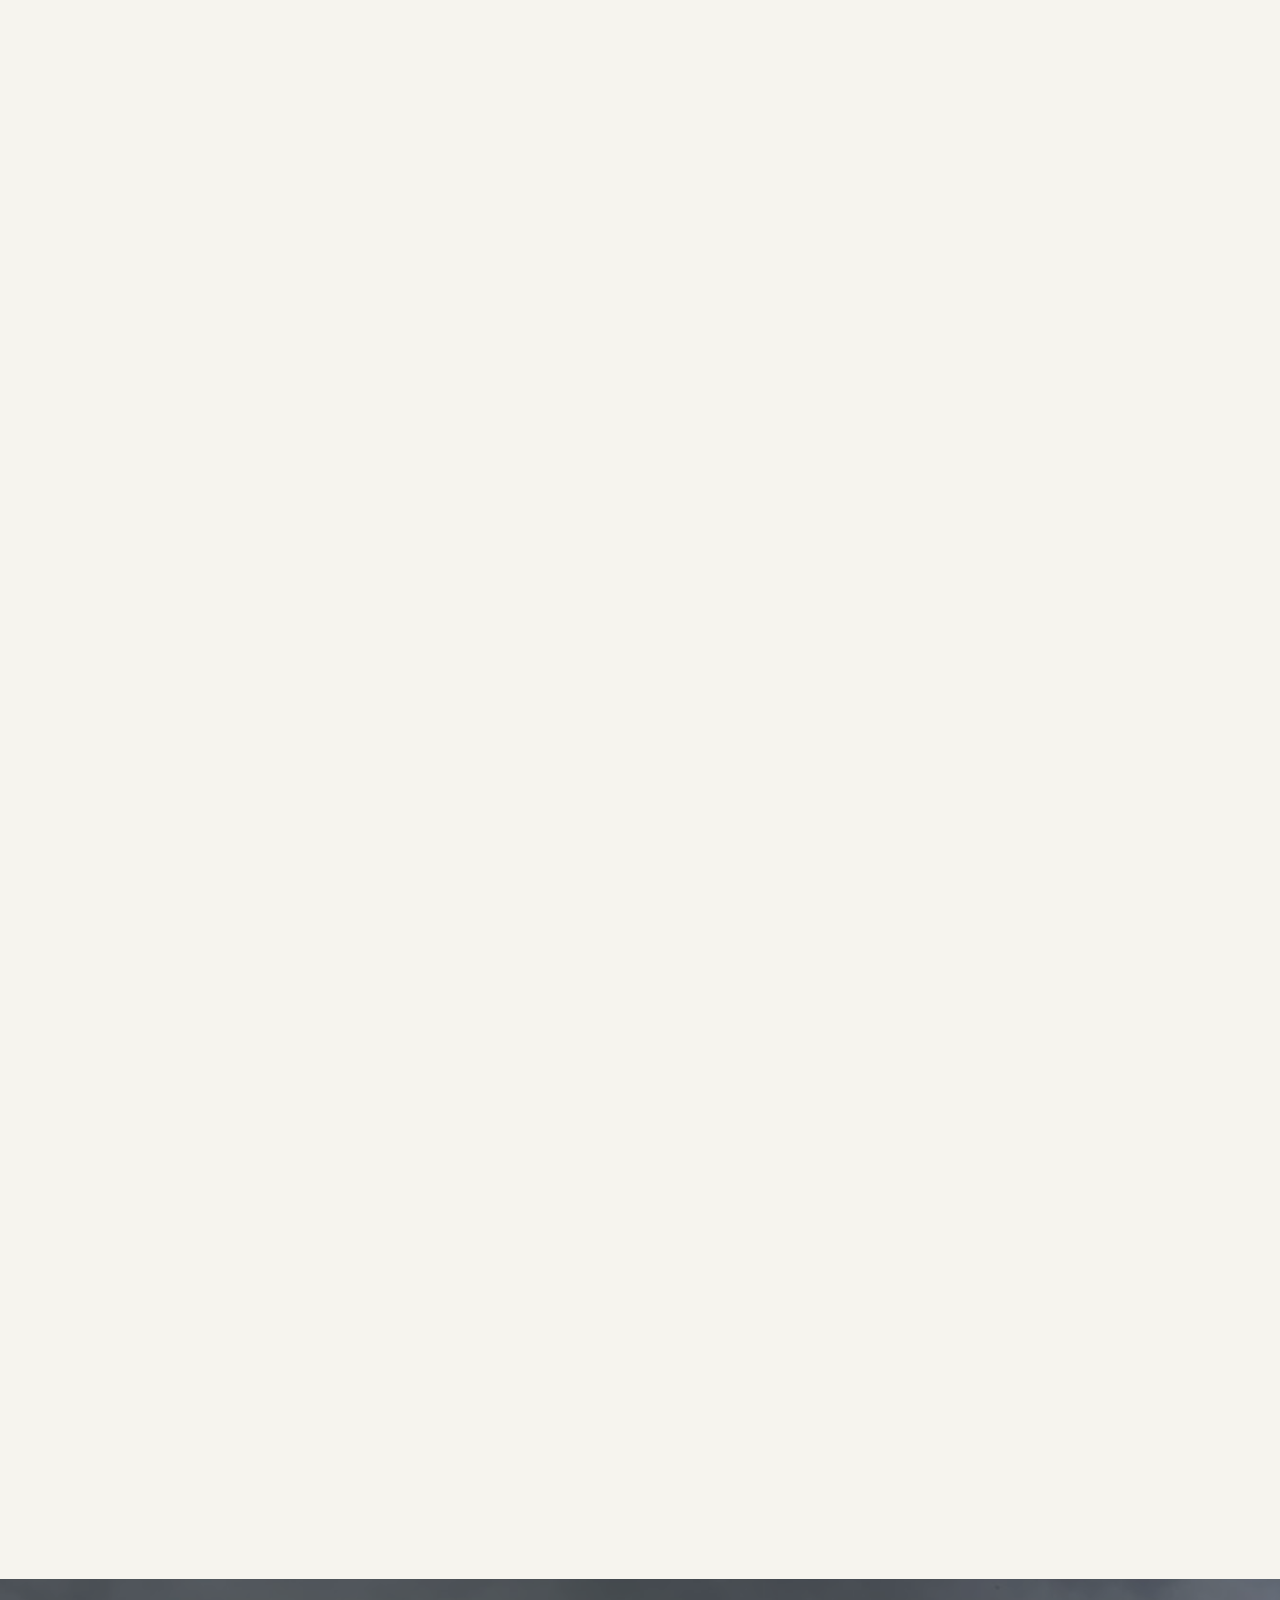
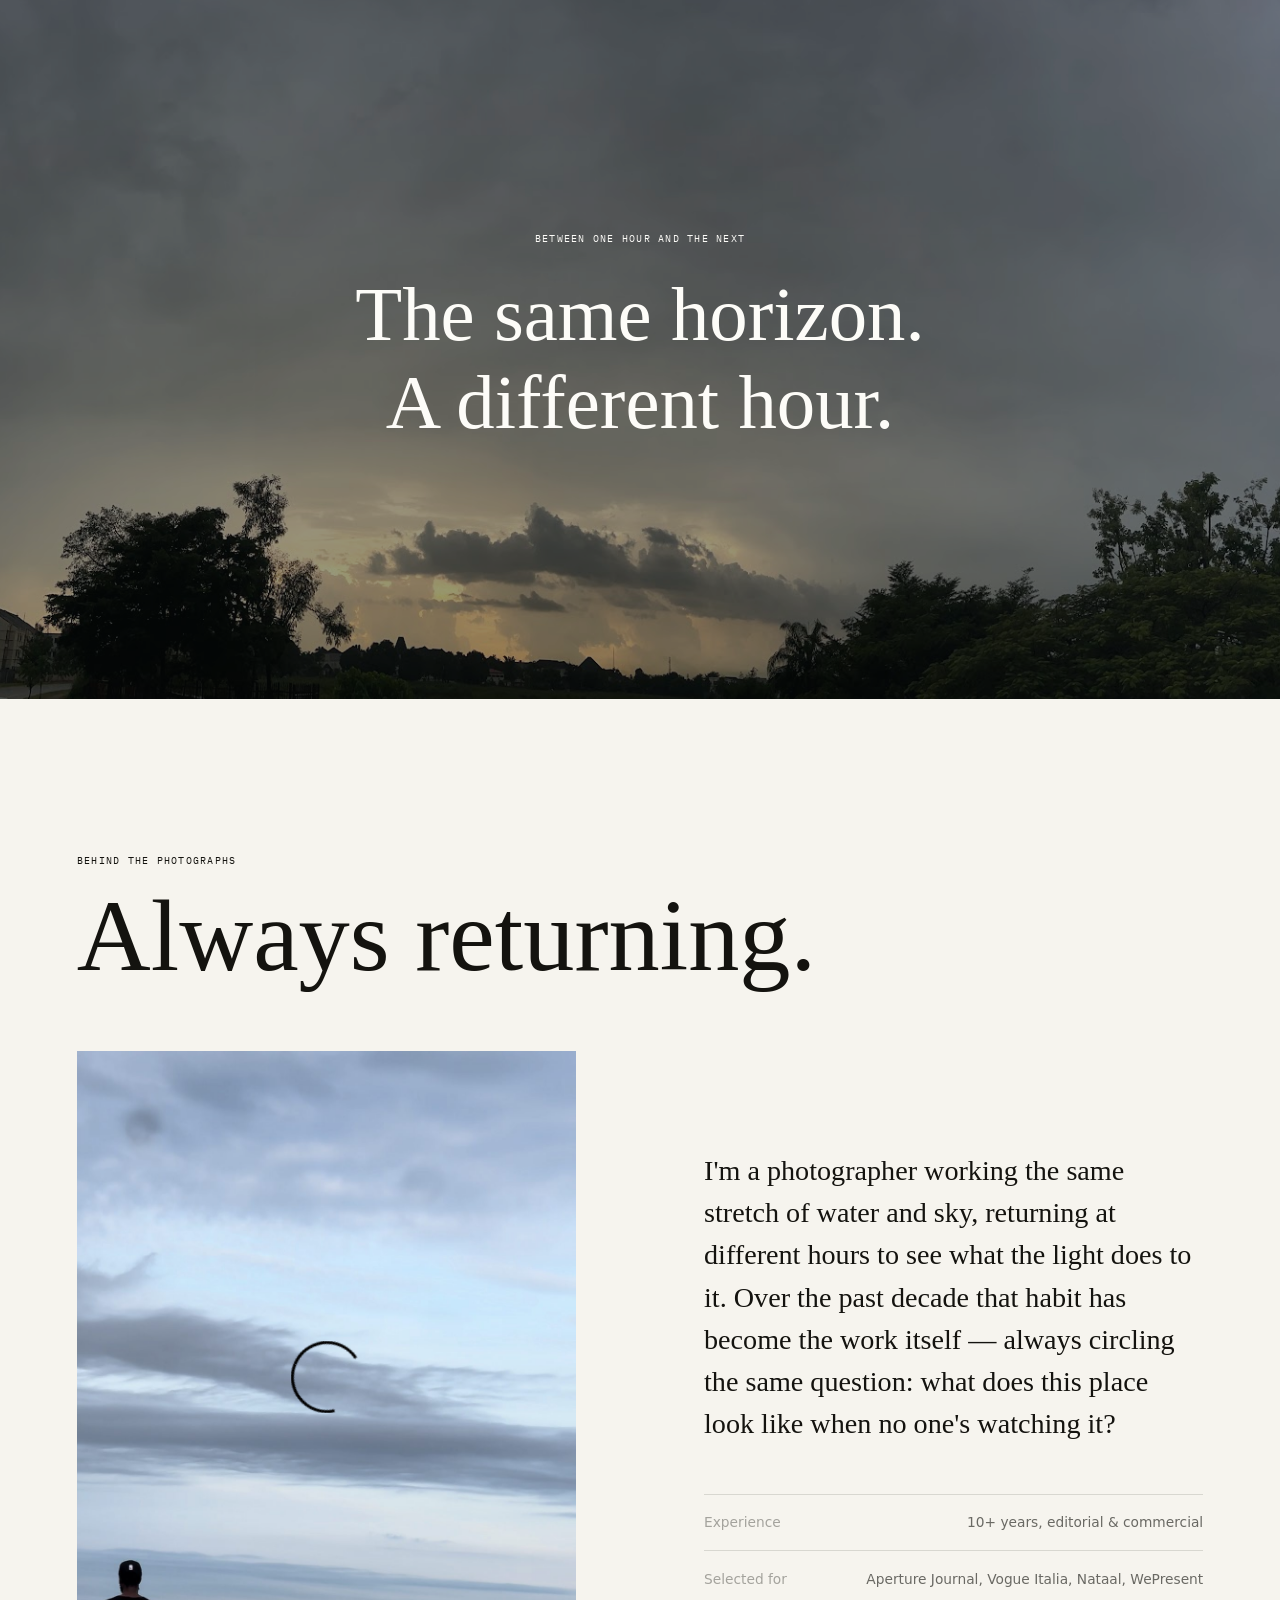
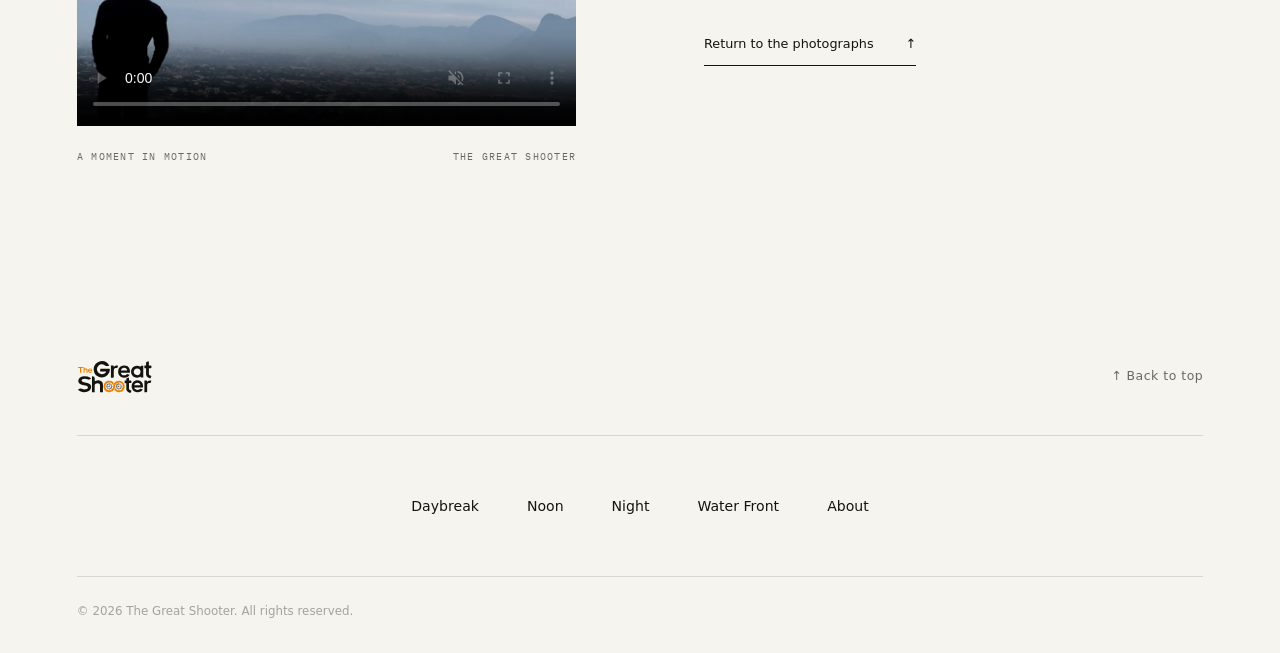
==== commit b9c1b73c: "Publish updated photography website and gallery controls" ====
--- a/index.html
+++ b/index.html
@@ -9,10 +9,17 @@
 <link rel="preconnect" href="https://cdn.fontshare.com" crossorigin>
 <link href="https://api.fontshare.com/v2/css?f[]=gambarino@400&f[]=manrope@300,400,500,600,700&display=swap" rel="stylesheet">
 <link rel="icon" href="assets/logo/icon.svg" type="image/svg+xml">
-<link rel="stylesheet" href="css/style.css">
+<link rel="stylesheet" href="css/style.css?v=pointer-1">
+<link rel="preconnect" href="https://fonts.googleapis.com">
+<link rel="preconnect" href="https://fonts.gstatic.com" crossorigin>
+<link rel="stylesheet" href="https://fonts.googleapis.com/css2?family=IBM+Plex+Mono:wght@400&display=swap">
+<link rel="stylesheet" href="css/film-ui.css?v=film-slider-4">
+<link rel="stylesheet" href="css/home.css">
+<script src="js/film-nav.js" defer></script>
 <meta name="referrer" content="no-referrer">
 </head>
-<body>
+<body class="home">
+<script src="js/intro.js"></script>
 <svg class="tgs-defs" aria-hidden="true" focusable="false" width="0" height="0" style="position:absolute"><symbol id="tgs-logo" viewBox="109.4 168 213.1 96"><path class="tgs-mark" d="M126.72,189.81v.77h-5.36v13.17h-3.43V190.58h-5.48v-3.07h12A2.3,2.3,0,0,1,126.72,189.81Z"/><path class="tgs-mark" d="M128,187.51h.56a2.3,2.3,0,0,1,2.3,2.3v3.09a3.44,3.44,0,0,1,1.15-.75,5.54,5.54,0,0,1,1.26-.32,8.16,8.16,0,0,1,1.51,0,7.64,7.64,0,0,1,1.63.32,5.3,5.3,0,0,1,1.11.57,3.61,3.61,0,0,1,1.45,2,6.88,6.88,0,0,1,.22,1.63v7.52h-3v-6.46a2.63,2.63,0,0,0-.67-2,2.45,2.45,0,0,0-1.93-.66,3.22,3.22,0,0,0-1.93.62,2.59,2.59,0,0,0-.95,2.07v6.44H128Z"/><path class="tgs-mark" d="M151.67,199h-8.49a2.57,2.57,0,0,0,.83,1.74,2.93,2.93,0,0,0,2.34.82,4.25,4.25,0,0,0,1.75-.31,3,3,0,0,0,.88-.64.8.8,0,0,1,.78-.19l2,.63a6.36,6.36,0,0,1-2.12,2.16,6.44,6.44,0,0,1-3.22.69,5.94,5.94,0,0,1-3-.63,6.17,6.17,0,0,1-2.13-2.05,5.82,5.82,0,0,1-.93-3.29,6.06,6.06,0,0,1,1.72-4.53,5.2,5.2,0,0,1,4-1.62,6,6,0,0,1,3.19.71,5,5,0,0,1,2.11,2.18,8.44,8.44,0,0,1,.73,3.83h0A.5.5,0,0,1,151.67,199Zm-2.29-2.08a2.74,2.74,0,0,0-.92-2,3.13,3.13,0,0,0-2.19-.77,3.28,3.28,0,0,0-2.22.8,2.56,2.56,0,0,0-.84,1.92Z"/><path class="tgs-type" d="M201,192.79a1.31,1.31,0,0,1,1.31,1.31h0a22.69,22.69,0,0,1-6.53,16.6,21.73,21.73,0,0,1-16.24,6.68A25,25,0,0,1,164.4,212a27.36,27.36,0,0,1-5.71-7.37q-2-3.92-2.22-10.68a18.36,18.36,0,0,1,1.92-8.91,33.27,33.27,0,0,1,2.56-4.27,29.31,29.31,0,0,1,3.13-3.52,22.17,22.17,0,0,1,7.13-4.66,26,26,0,0,1,9-1.54,20.46,20.46,0,0,1,12.22,3.59,23,23,0,0,1,8,10.21H190a15.32,15.32,0,0,0-4.53-3.68A13.86,13.86,0,0,0,179.7,180a13.1,13.1,0,0,0-9.7,4.16,15.06,15.06,0,0,0,.09,20.15,13.21,13.21,0,0,0,9.89,4.15,12.09,12.09,0,0,0,7.19-2.29,12.27,12.27,0,0,0,4.8-5.87H174.76V195a2.25,2.25,0,0,1,2.25-2.25Z"/><path class="tgs-type" d="M205.21,183.7h5.87a2.24,2.24,0,0,1,2.25,2.24V188a23.44,23.44,0,0,1,4.48-3.57,7.25,7.25,0,0,1,4.62-.81l3.31.7-2.31,5.74a1.59,1.59,0,0,1-2.36.74h0a8.25,8.25,0,0,0-3.4,0q-4.11,1.11-4.43,6.53v18.37a2.24,2.24,0,0,1-2.25,2.24h-5.78Z"/><path class="tgs-type" d="M257.73,203.89H233.38a7.55,7.55,0,0,0,2.38,5,8.47,8.47,0,0,0,6.72,2.33,11.93,11.93,0,0,0,5-.89,8.86,8.86,0,0,0,2.53-1.82,2.23,2.23,0,0,1,2.24-.55l5.84,1.81A18,18,0,0,1,252,216q-3.42,2-9.21,2a16.94,16.94,0,0,1-8.58-1.79,17.61,17.61,0,0,1-6.11-5.9,16.7,16.7,0,0,1-2.66-9.42q0-8.13,4.92-13a15.1,15.1,0,0,1,11.55-4.64,17.6,17.6,0,0,1,9.14,2,14.64,14.64,0,0,1,6,6.23q2.07,4,2.08,11h0A1.44,1.44,0,0,1,257.73,203.89Zm-6.58-6a7.77,7.77,0,0,0-2.61-5.59,9,9,0,0,0-6.3-2.2,9.37,9.37,0,0,0-6.34,2.29,7.31,7.31,0,0,0-2.43,5.5Z"/><path class="tgs-type" d="M262,201.28a16.78,16.78,0,0,1,4.51-12.06q4.5-4.72,12.15-4.73,6.66.22,9.89,3.45V186.5a2.24,2.24,0,0,1,2.25-2.24h5.72v33.49h-5.54a2.25,2.25,0,0,1-2.25-2.25v-1.06a15.52,15.52,0,0,1-3.75,2.4,17.88,17.88,0,0,1-6.32,1q-7,0-11.34-3.92A16.38,16.38,0,0,1,262,201.28Zm10.92,7.19q2.39,2.15,7.18,2.28a9.84,9.84,0,0,0,6-2.59,9.49,9.49,0,0,0,2.55-6.27,10,10,0,0,0-1.54-6.44,9.53,9.53,0,0,0-8-3.73,10.57,10.57,0,0,0-6.9,2.94,10.46,10.46,0,0,0,.65,13.81Z"/><path class="tgs-type" d="M304.45,174.6l4.65-2.28a2.25,2.25,0,0,1,3.24,2v9.22l5,0a2.24,2.24,0,0,1,2.23,2.26l0,3.17a2.24,2.24,0,0,1-2.25,2.23h-4.94v13.86c-.07,2.61.42,4.4,1.44,5.36a9.17,9.17,0,0,0,4.34,2.05h0a1.62,1.62,0,0,1,1,2.29l-2.65,5.27-3-.89a14.19,14.19,0,0,1-6.2-3.87,11.42,11.42,0,0,1-2.33-4.15,19.85,19.85,0,0,1-.52-5.08V191.53l-4.76.05v-8.07l4.76.05Z"/><path class="tgs-type" d="M151.65,213.69h1.56a6.35,6.35,0,0,1,6.35,6.35v8.53a9.81,9.81,0,0,1,3.17-2.07,15.25,15.25,0,0,1,3.49-.87,21.62,21.62,0,0,1,4.18-.12,20.3,20.3,0,0,1,4.5.9A13.8,13.8,0,0,1,178,228a9.86,9.86,0,0,1,2.49,2.42A10,10,0,0,1,182,233.5a20.18,20.18,0,0,1,.61,4.52v20.77H174.4V240.94a7.27,7.27,0,0,0-1.84-5.55,6.76,6.76,0,0,0-5.35-1.83,8.85,8.85,0,0,0-5.33,1.71c-1.57,1.14-2.45,3-2.63,5.71v17.81h-7.6Z"/><path class="tgs-type" d="M112.45,252.18l.66-.62a10.6,10.6,0,0,1,12-1.54l.07,0a11.49,11.49,0,0,0,3.37.85,15.9,15.9,0,0,0,2.25.16,18.92,18.92,0,0,0,5.94-1.08q3.42-1.62,3.64-4.41,0-3.15-4.23-4.77l-10.56-2.15a21.2,21.2,0,0,1-9.27-4.37,12.25,12.25,0,0,1-2.38-3.35,8.84,8.84,0,0,1-.81-3.8,11.59,11.59,0,0,1,4.81-9.75q5-3.69,13.09-3.69a34.1,34.1,0,0,1,8.25,1.1,31.32,31.32,0,0,1,10,5.15l-2.07,1.6a8.43,8.43,0,0,1-8.65,1l0,0a20.12,20.12,0,0,0-6.77-1.44,14.44,14.44,0,0,0-7.08,1.44,3.88,3.88,0,0,0-2.14,4.23q.22,3.83,8.82,4.81a56.3,56.3,0,0,1,9.19,1.78,17.19,17.19,0,0,1,5.69,3.35,9.63,9.63,0,0,1,3.1,7.24A13,13,0,0,1,144,254.74q-5.25,4-14.12,4a23.58,23.58,0,0,1-9.71-1.8,36.53,36.53,0,0,1-5.46-2.81C114,253.61,113.29,253,112.45,252.18Z"/><path class="tgs-type" d="M299.77,225.92h5.65a2.17,2.17,0,0,1,2.17,2.17v2a22.22,22.22,0,0,1,4.32-3.44,7,7,0,0,1,4.45-.78l3.19.67-2.22,5.54a1.54,1.54,0,0,1-2.27.71h0a8.06,8.06,0,0,0-3.29,0c-2.63.71-4.06,2.81-4.27,6.29v17.71a2.17,2.17,0,0,1-2.17,2.16h-5.56Z"/><path class="tgs-type" d="M294.7,245.39H271.22a7.25,7.25,0,0,0,2.3,4.81,8.13,8.13,0,0,0,6.47,2.25,11.54,11.54,0,0,0,4.84-.85,8.6,8.6,0,0,0,2.43-1.76,2.15,2.15,0,0,1,2.16-.53l5.64,1.75a17.49,17.49,0,0,1-5.87,5.95,17.68,17.68,0,0,1-8.88,1.91,16.38,16.38,0,0,1-8.28-1.73,17,17,0,0,1-5.89-5.68,16.07,16.07,0,0,1-2.56-9.09q0-7.81,4.74-12.52a14.56,14.56,0,0,1,11.13-4.47,17,17,0,0,1,8.82,2,14.12,14.12,0,0,1,5.82,6q2,3.89,2,10.59h0A1.39,1.39,0,0,1,294.7,245.39Zm-6.34-5.76a7.54,7.54,0,0,0-2.52-5.39,8.7,8.7,0,0,0-6.07-2.11,9,9,0,0,0-6.12,2.2,7.06,7.06,0,0,0-2.34,5.3Z"/><path class="tgs-mark" d="M213.41,232.73a16.48,16.48,0,0,0-1.61,2.86,18.07,18.07,0,0,0-1,3.09c-.08-.05-.08-.12-.11-.17a10.76,10.76,0,0,0-8-6.7,10.38,10.38,0,0,0-8.33,1.67,10.66,10.66,0,0,0-4.67,7.2A10.94,10.94,0,0,0,197.16,253a11,11,0,0,0,14-8.13,10.15,10.15,0,0,0,.24-2.05,17,17,0,0,1,.18-2.57,15.56,15.56,0,0,1,2-5.69,16.21,16.21,0,0,1,8.9-7.34,15.79,15.79,0,0,1,6-.83,16.24,16.24,0,0,1,14.19,10,15.75,15.75,0,0,1,1.24,6.94,16.24,16.24,0,0,1-12.58,15.1,15.49,15.49,0,0,1-5.08.33,16.27,16.27,0,0,1-10.62-5.29,9.7,9.7,0,0,1-.85-1,17.24,17.24,0,0,0,2.63-6c.09,0,.1.15.13.22a10.9,10.9,0,0,0,2.71,4,11.11,11.11,0,0,0,5.58,2.78,11,11,0,0,0,12.38-7.76,9.9,9.9,0,0,0,.44-2.9,11,11,0,0,0-9.35-11,10.24,10.24,0,0,0-6.05.85,10.8,10.8,0,0,0-6.18,7.39,12.2,12.2,0,0,0-.33,2.77,15.61,15.61,0,0,1-1.83,7.33,16.15,16.15,0,0,1-10.75,8.3,15.49,15.49,0,0,1-4.4.38,16.25,16.25,0,0,1-14.17-9.8,16.71,16.71,0,0,1-1.23-4.66,16.15,16.15,0,0,1,.08-4,15.74,15.74,0,0,1,2.61-6.76,16.1,16.1,0,0,1,9.53-6.7,15.67,15.67,0,0,1,5.15-.43,16.16,16.16,0,0,1,11.47,6l.18.23S213.38,232.69,213.41,232.73Z"/><circle class="tgs-mark" cx="200.43" cy="242.53" r="1.56"/><path class="tgs-type" d="M200.71,250.56c0,.25,0,.5,0,.74l0,.72a4.51,4.51,0,0,1-.64,0,3.85,3.85,0,0,1,0-.48c0-.17,0-.33,0-.49s0-.32,0-.5H200a7.85,7.85,0,0,1-3.79-1.21,8.14,8.14,0,0,1-3.45-4.54,6.66,6.66,0,0,1-.26-1.33c0-.18,0-.37,0-.55a.31.31,0,0,1,0-.1h-.08l-.53,0-.8,0H191a2.74,2.74,0,0,1,0-.64c.24,0,.48,0,.72,0l.74,0a8,8,0,0,1,7.74-7.73c0-.51,0-1-.06-1.5a3.43,3.43,0,0,1,.65,0s0,.05,0,.08l0,.72,0,.62v.08l.8.08a6.86,6.86,0,0,1,.79.14,7.49,7.49,0,0,1,.77.23,6.74,6.74,0,0,1,.74.3c.24.12.48.24.71.38a6.88,6.88,0,0,1,.66.44,7.79,7.79,0,0,1,.63.51,7.4,7.4,0,0,1,.56.56c.18.2.35.41.51.62s.31.44.45.67.26.47.37.71.21.49.3.74.16.51.23.77a5.24,5.24,0,0,1,.15.79c0,.26.05.53.08.8l.72,0,.73,0c0,.07,0,.14,0,.21v.43h-.08l-.79,0-.54,0h-.07a8,8,0,0,1-7.75,7.74Zm-5.81-7.85a5.21,5.21,0,0,0,.68,2.51,5.67,5.67,0,0,0,2.57,2.39,5.18,5.18,0,0,0,2.14.48V248l0-.52c0-.42,0-.84.05-1.25,0-.68,0-1.36,0-2,0,0,0-.06,0-.09h-.06a1.35,1.35,0,0,1-.56-.17,1.53,1.53,0,0,1-.85-1.24s0-.05,0-.09H197.8l-1.38,0-1.22.05Zm7.12-.08a1.6,1.6,0,0,1-1.48,1.5.28.28,0,0,0,0,.09v.29c0,1,0,1.89,0,2.83,0,.23,0,.47,0,.7,0,0,0,0,0,.07l.5,0a5.93,5.93,0,0,0,1.09-.25,5.63,5.63,0,0,0,2.42-1.63,5.26,5.26,0,0,0,1.1-1.92,5.16,5.16,0,0,0,.27-1.47v-.09C204.67,242.62,203.35,242.62,202,242.63Zm-7.13-.25.17,0,.74,0,1,0h2a1.6,1.6,0,0,1,.46-1,1.57,1.57,0,0,1,1-.47.38.38,0,0,0,0-.1c0-.89,0-1.78,0-2.68,0-.37,0-.74-.05-1.12,0,0,0,0,0-.06a5.37,5.37,0,0,0-3.63,1.49A5.6,5.6,0,0,0,194.89,242.38Zm5.64-1.42a3.75,3.75,0,0,1,.39.09,2.21,2.21,0,0,1,.35.16,1.33,1.33,0,0,1,.3.23,1.19,1.19,0,0,1,.23.31,3.68,3.68,0,0,1,.15.35c0,.12.05.25.08.38h.47c.76,0,1.52,0,2.27,0l1.16-.05H206a.08.08,0,0,0,0,0,5.82,5.82,0,0,0-.2-1.25,5.54,5.54,0,0,0-5.07-4.09s-.07,0-.11,0C200.53,238.33,200.51,239.64,200.53,241Zm-6.24,1.78c-.1,0-1.12,0-1.21,0v.12a9.3,9.3,0,0,0,.13,1.06,7.28,7.28,0,0,0,2.24,4,7.5,7.5,0,0,0,2.74,1.6,6.43,6.43,0,0,0,1.3.29c.22,0,.44,0,.67.06h.05c0-.1.06-1.11,0-1.18a6.21,6.21,0,0,1-6-6Zm12.31,0v.06a5.82,5.82,0,0,1-.07.73,6.15,6.15,0,0,1-.75,2.1,6.21,6.21,0,0,1-2.22,2.22,6.07,6.07,0,0,1-2.71.85h-.21v.3c0,.1,0,.2,0,.3s0,.19,0,.28a1.51,1.51,0,0,0,0,.3h.07l.38,0a6.43,6.43,0,0,0,1.31-.24,7.45,7.45,0,0,0,2.83-1.54,7.29,7.29,0,0,0,2.29-3.62,6.9,6.9,0,0,0,.24-1.63v-.05A12,12,0,0,0,206.6,242.74Zm-6.39-7.54a7,7,0,0,0-2.27.44,7.34,7.34,0,0,0-2.89,1.92,7.19,7.19,0,0,0-1.7,3,6.84,6.84,0,0,0-.25,1.72l.59,0c.2,0,.4,0,.6,0a6.19,6.19,0,0,1,6-6C200.24,236,200.23,235.6,200.21,235.2Zm.43,1.19h.07a5.53,5.53,0,0,1,.7.07,6.15,6.15,0,0,1,5.17,5.63l0,.26,1.2-.05a7.14,7.14,0,0,0-.54-2.51,7.24,7.24,0,0,0-2-2.79,7.43,7.43,0,0,0-3.26-1.65,5.9,5.9,0,0,0-1.34-.14Zm-.28,4.77a1.37,1.37,0,0,0-1.29,1.31h1.07a.37.37,0,0,1,.22-.22Zm0,1.71-.14-.11a.73.73,0,0,1-.09-.13c-.16,0-1,0-1.07,0s0,0,0,.05a1.42,1.42,0,0,0,1.17,1.25h.13Zm1.47-.4s0,0,0,0,0-.09,0-.13a1.26,1.26,0,0,0-.34-.69,1.43,1.43,0,0,0-.81-.45h-.14v1.09a.37.37,0,0,1,.22.22Zm0,.17a9.54,9.54,0,0,0-1.07,0l-.09.13-.13.09c0,.15,0,1,0,1.08A1.36,1.36,0,0,0,201.83,242.64Z"/><circle class="tgs-mark" cx="227.62" cy="242.53" r="1.56"/><path class="tgs-type" d="M227.91,250.56c0,.25,0,.5,0,.74l0,.72a4.48,4.48,0,0,1-.64,0c0-.16,0-.32,0-.48s0-.33,0-.49a4.1,4.1,0,0,0,0-.5h-.2a7.89,7.89,0,0,1-3.79-1.21,8.14,8.14,0,0,1-3.45-4.54,7.45,7.45,0,0,1-.26-1.33c0-.18,0-.37,0-.55,0,0,0-.06,0-.1h-.07l-.54,0-.8,0h-.06a2.74,2.74,0,0,1,0-.64c.24,0,.48,0,.72,0l.74,0a8,8,0,0,1,7.74-7.73c0-.51,0-1-.06-1.5a3.45,3.45,0,0,1,.65,0,.22.22,0,0,1,0,.08l0,.72,0,.62v.08l.8.08a7,7,0,0,1,1.56.37,6.74,6.74,0,0,1,.74.3c.24.12.48.24.71.38a7,7,0,0,1,.67.44c.21.16.42.33.62.51a6,6,0,0,1,.57.56c.18.2.34.41.5.62s.31.44.45.67.26.47.37.71a6.74,6.74,0,0,1,.3.74c.09.25.16.51.23.77a5.24,5.24,0,0,1,.15.79c0,.26,0,.53.08.8l.72,0,.73,0a.38.38,0,0,1,0,.21v.43h-.07l-.8,0-.54,0h-.06a8.06,8.06,0,0,1-7.75,7.74Zm-5.81-7.85a5.19,5.19,0,0,0,.67,2.51,5.67,5.67,0,0,0,2.57,2.39,5.21,5.21,0,0,0,2.14.48s0,0,0-.06,0-.35,0-.52c0-.42,0-.84.05-1.25,0-.68,0-1.36,0-2a.28.28,0,0,0,0-.09h-.06a1.35,1.35,0,0,1-.56-.17,1.53,1.53,0,0,1-.85-1.24.37.37,0,0,0,0-.09H225l-1.38,0-1.22.05Zm7.11-.08a1.6,1.6,0,0,1-.45,1,1.62,1.62,0,0,1-1,.47s0,.06,0,.09v.29c0,1,0,1.89.05,2.83l0,.7a.25.25,0,0,0,0,.07l.49,0a5.75,5.75,0,0,0,1.09-.25,5.57,5.57,0,0,0,2.42-1.63,5.43,5.43,0,0,0,1.11-1.92,5.53,5.53,0,0,0,.26-1.47.27.27,0,0,0,0-.09C231.86,242.62,230.54,242.62,229.21,242.63Zm-7.12-.25.16,0,.74,0,1,0h2a1.6,1.6,0,0,1,.46-1,1.57,1.57,0,0,1,1-.47v-.1c0-.89,0-1.78,0-2.68,0-.37,0-.74-.05-1.12,0,0,0,0,0-.06a5.35,5.35,0,0,0-3.62,1.49A5.56,5.56,0,0,0,222.09,242.38Zm5.64-1.42c.13,0,.26,0,.38.09a2.21,2.21,0,0,1,.35.16,1.14,1.14,0,0,1,.3.23,1.19,1.19,0,0,1,.23.31,2.17,2.17,0,0,1,.15.35,2.33,2.33,0,0,1,.08.38h.47c.76,0,1.52,0,2.28,0l1.15-.05h.07v0a5.82,5.82,0,0,0-.2-1.25,5.54,5.54,0,0,0-5.07-4.09.15.15,0,0,0-.11,0C227.73,238.33,227.7,239.64,227.73,241Zm-6.24,1.78a12,12,0,0,0-1.21,0,.48.48,0,0,0,0,.12,7.48,7.48,0,0,0,.12,1.06,7.28,7.28,0,0,0,2.24,4,7.5,7.5,0,0,0,2.74,1.6,6.43,6.43,0,0,0,1.3.29c.22,0,.44,0,.67.06h.05c0-.1.06-1.11,0-1.18a6.09,6.09,0,0,1-4.15-1.81A6,6,0,0,1,221.49,242.74Zm12.31,0a.13.13,0,0,0,0,.06,5.82,5.82,0,0,1-.07.73,6.15,6.15,0,0,1-.75,2.1,6.21,6.21,0,0,1-2.22,2.22,6,6,0,0,1-2.71.85h-.21v.3c0,.1,0,.2,0,.3a2.62,2.62,0,0,0,0,.28c0,.1,0,.2,0,.3H228l.37,0a6.53,6.53,0,0,0,1.32-.24,7.52,7.52,0,0,0,2.83-1.54,7.34,7.34,0,0,0,2.28-3.62,7.47,7.47,0,0,0,.25-1.63.43.43,0,0,1,0-.05A11.91,11.91,0,0,0,233.8,242.74Zm-6.4-7.54a7,7,0,0,0-2.27.44,7.41,7.41,0,0,0-4.59,5,6.84,6.84,0,0,0-.25,1.72l.59,0c.2,0,.4,0,.61,0a6.18,6.18,0,0,1,6-6C227.43,236,227.43,235.6,227.4,235.2Zm.43,1.19h.07a5.69,5.69,0,0,1,.71.07,6.17,6.17,0,0,1,5.17,5.63,2.46,2.46,0,0,0,0,.26l1.2-.05a7.39,7.39,0,0,0-5.78-6.95,5.9,5.9,0,0,0-1.34-.14Zm-.27,4.77a1.36,1.36,0,0,0-1.29,1.31h1.07a.37.37,0,0,1,.22-.22Zm0,1.71a.57.57,0,0,1-.14-.11.45.45,0,0,1-.1-.13c-.16,0-1,0-1.07,0v.05a1.42,1.42,0,0,0,1.17,1.25h.14Zm1.46-.4s0,0,0,0,0-.09,0-.13a1.34,1.34,0,0,0-.35-.69,1.4,1.4,0,0,0-.8-.45h-.14c0,.36,0,.72,0,1.09a.39.39,0,0,1,.23.22Zm0,.17a9.54,9.54,0,0,0-1.07,0,1,1,0,0,1-.09.13l-.13.09a9.52,9.52,0,0,0,0,1.08A1.36,1.36,0,0,0,229,242.64Z"/><path class="tgs-type" d="M248.63,220l4.47-2.2a2.17,2.17,0,0,1,3.13,1.95v6l4.8,0a2.16,2.16,0,0,1,2.16,2.18l0,3.05a2.17,2.17,0,0,1-2.17,2.16h-4.77v13.36c-.06,2.52.41,4.25,1.39,5.18a8.82,8.82,0,0,0,4.19,2h0a1.56,1.56,0,0,1,1,2.21L260.23,261l-2.88-.85a13.84,13.84,0,0,1-6-3.74,11.22,11.22,0,0,1-2.25-4,19.57,19.57,0,0,1-.49-4.9v-14l-4.59,0v-7.78l4.59.05Z"/></symbol><symbol id="tgs-icon" viewBox="95.4 149.1 241.2 133.9"><path class="tgs-mark" d="M213.38,177.35A66.13,66.13,0,0,0,207,188.62,72.65,72.65,0,0,0,203,200.81c-.31-.19-.33-.47-.42-.68-6-14.19-16.5-23.1-31.46-26.39-11.79-2.6-22.87-.25-32.86,6.55a42,42,0,0,0-18.38,28.38A43.37,43.37,0,0,0,166.39,259a43.58,43.58,0,0,0,38.22-34,39.1,39.1,0,0,0,.93-8.08,72.65,72.65,0,0,1,.71-10.1A61.35,61.35,0,0,1,214,184.39a63.92,63.92,0,0,1,35.09-28.94,62.25,62.25,0,0,1,23.57-3.27,64.12,64.12,0,0,1,56,39.25,62.17,62.17,0,0,1,4.86,27.35,64,64,0,0,1-49.59,59.52,61.38,61.38,0,0,1-20,1.31c-16.61-1.6-30.49-8.73-41.85-20.87a37,37,0,0,1-3.34-4A68.06,68.06,0,0,0,229,231.13c.39.19.4.57.51.85a43.29,43.29,0,0,0,32.71,26.56C283.68,262.45,305,249,311.07,228a40.52,40.52,0,0,0,1.72-11.45c-.08-11.69-3.93-21.93-12.11-30.4a43,43,0,0,0-24.77-12.85,40.48,40.48,0,0,0-23.85,3.35c-12.63,5.9-20.85,15.57-24.35,29.13a45.7,45.7,0,0,0-1.29,10.93,61.73,61.73,0,0,1-7.24,28.9c-9.26,17.15-23.47,28-42.37,32.73a61,61,0,0,1-17.36,1.5,64.08,64.08,0,0,1-55.86-38.63,65.85,65.85,0,0,1-4.83-18.37,62.91,62.91,0,0,1,.31-15.75,62.18,62.18,0,0,1,10.28-26.63A63.37,63.37,0,0,1,146.92,154a60.68,60.68,0,0,1,20.31-1.72c18.44,1.5,33.39,9.67,45.21,23.77.26.3.49.62.73.94A2.76,2.76,0,0,1,213.38,177.35Z"/><circle class="tgs-mark" cx="162.23" cy="216" r="6.16"/><path class="tgs-type" d="M163.34,247.65c0,1,.07,1.94.1,2.9s.08,1.91.13,2.85a13.34,13.34,0,0,1-2.53,0c0-.62.05-1.25.06-1.88s.06-1.29.09-1.94.1-1.26.07-1.93c-.27,0-.52-.06-.77-.07a31.09,31.09,0,0,1-14.94-4.75,31.59,31.59,0,0,1-7.83-6.93,31,31,0,0,1-5.78-11,28.25,28.25,0,0,1-1-5.24c-.07-.72-.11-1.45-.17-2.18,0-.12,0-.24,0-.38s-.2,0-.29,0l-2.1.11-3.16.13a1.6,1.6,0,0,1-.23,0,9.88,9.88,0,0,1,0-2.49c1,0,1.9.06,2.85.09l2.91.11a31.72,31.72,0,0,1,30.54-30.51c-.07-2-.19-3.94-.25-5.88a11.89,11.89,0,0,1,2.56,0,1.45,1.45,0,0,1,0,.3l-.12,2.83c0,.83-.08,1.65-.11,2.47,0,.1,0,.19,0,.3,1.06.1,2.11.19,3.15.31a23.58,23.58,0,0,1,3.11.56,31.82,31.82,0,0,1,6,2.08c.94.48,1.88.95,2.79,1.49s1.78,1.13,2.63,1.75a31.28,31.28,0,0,1,2.45,2c.78.71,1.54,1.45,2.25,2.23a31.28,31.28,0,0,1,2,2.45,29.37,29.37,0,0,1,1.76,2.63,29.68,29.68,0,0,1,1.47,2.79c.45,1,.84,1.94,1.19,2.93s.63,2,.9,3a20.63,20.63,0,0,1,.58,3.1c.12,1.05.21,2.1.32,3.18.94,0,1.89-.07,2.85-.1l2.88-.14a2.2,2.2,0,0,1,.07.84c0,.27,0,.54,0,.81v.87a1.18,1.18,0,0,1-.3,0l-3.12-.13-2.14-.11-.26,0a31.74,31.74,0,0,1-30.55,30.54Zm-22.9-31a20.6,20.6,0,0,0,2.65,9.92A22.1,22.1,0,0,0,153.24,236a20.35,20.35,0,0,0,8.42,1.92l0-.23.09-2.07c.07-1.65.17-3.29.19-4.94,0-2.67,0-5.35,0-8,0-.11,0-.23,0-.35l-.23,0a5.69,5.69,0,0,1-2.24-.66,6.15,6.15,0,0,1-3.34-4.92,2.83,2.83,0,0,0-.07-.33h-4.23c-1.82,0-3.63,0-5.44.06-1.6,0-3.21.13-4.81.19Zm28.05-.32a6.27,6.27,0,0,1-5.85,5.93c0,.13,0,.23,0,.33v1.18c0,3.72,0,7.43.17,11.15.06.91.1,1.83.14,2.75,0,.09,0,.17.06.29.67-.05,1.32-.08,2-.16a21.23,21.23,0,0,0,4.29-1,22.45,22.45,0,0,0,9.56-6.39,21.49,21.49,0,0,0,4.34-7.58,20.77,20.77,0,0,0,1.06-5.8c0-.11,0-.23,0-.36C178.94,216.32,173.73,216.32,168.49,216.36Zm-28.09-1,.66.05c1,0,1.94.07,2.91.12,1.37.06,2.73.17,4.09.19,2.55,0,5.11,0,7.66,0l.38,0a6.29,6.29,0,0,1,5.86-5.92c0-.14,0-.26,0-.37,0-3.53.07-7.06-.14-10.58-.09-1.47-.13-2.94-.19-4.42a1.09,1.09,0,0,0,0-.26,21.27,21.27,0,0,0-14.28,5.9A22,22,0,0,0,140.4,215.41Zm22.23-5.63a14.62,14.62,0,0,1,1.51.35,9.69,9.69,0,0,1,1.4.63,4.74,4.74,0,0,1,1.16.94,4.59,4.59,0,0,1,.91,1.19,10.22,10.22,0,0,1,.61,1.4,13.06,13.06,0,0,1,.31,1.49h1.86c3,0,6,.05,9-.14,1.51-.09,3-.13,4.54-.19a2.61,2.61,0,0,0,.27-.06,1.24,1.24,0,0,0,0-.18,24,24,0,0,0-.78-4.91,21.8,21.8,0,0,0-20-16.12c-.14,0-.29-.05-.43.06C162.63,199.42,162.55,204.6,162.63,209.78Zm-24.6,7a41.56,41.56,0,0,0-4.77.22c0,.15,0,.31,0,.47a28.88,28.88,0,0,0,.5,4.14,28.56,28.56,0,0,0,8.83,15.7,29.2,29.2,0,0,0,10.79,6.32,27.38,27.38,0,0,0,5.13,1.15c.87.11,1.75.15,2.63.22a.83.83,0,0,0,.22,0c.08-.38.23-4.38.17-4.65a24.11,24.11,0,0,1-16.35-7.14A23.69,23.69,0,0,1,138,216.81Zm48.53,0c0,.1,0,.18,0,.26a21.13,21.13,0,0,1-.27,2.86,23.58,23.58,0,0,1-3,8.27,24.59,24.59,0,0,1-8.75,8.77,23.64,23.64,0,0,1-10.69,3.33l-.82.07c0,.42,0,.79,0,1.17s0,.78,0,1.17l.06,1.13a5.92,5.92,0,0,0,.09,1.18l.29,0,1.49-.1a27.39,27.39,0,0,0,5.17-1,29.37,29.37,0,0,0,11.16-6.06,28.76,28.76,0,0,0,9-14.29,28.21,28.21,0,0,0,1-6.4,1.46,1.46,0,0,0,0-.22C191,216.91,187,216.74,186.56,216.8Zm-25.23-29.71a28.24,28.24,0,0,0-8.94,1.71,29.22,29.22,0,0,0-18.09,19.54,26.68,26.68,0,0,0-1,6.78c.77,0,1.55.08,2.33.1a21,21,0,0,0,2.38.07,24.43,24.43,0,0,1,23.52-23.51C161.47,190.21,161.45,188.66,161.33,187.09Zm1.72,4.68.27,0c.93.07,1.86.14,2.78.29a24.3,24.3,0,0,1,20.38,22.19c0,.34.06.67.09,1,1.59,0,3.15-.13,4.73-.21a28.06,28.06,0,0,0-2.1-9.89,28.6,28.6,0,0,0-7.82-11,29.13,29.13,0,0,0-12.85-6.5,22.74,22.74,0,0,0-5.28-.58ZM162,210.6c-2.76-.09-5.32,2.93-5.08,5.16h4.21a1.53,1.53,0,0,1,.87-.89Zm0,6.72a4.62,4.62,0,0,1-.55-.41,3.77,3.77,0,0,1-.37-.52,38.81,38.81,0,0,0-4.22,0,.59.59,0,0,0,0,.19,5.62,5.62,0,0,0,4.62,4.92,3.12,3.12,0,0,0,.53,0Zm5.78-1.56c0-.08,0-.14,0-.19s0-.32-.05-.48a5.29,5.29,0,0,0-1.37-2.75,5.36,5.36,0,0,0-3.17-1.74,4.29,4.29,0,0,0-.55,0c0,1.46,0,2.87,0,4.31a1.49,1.49,0,0,1,.88.89Zm0,.64a37.34,37.34,0,0,0-4.24,0,3.16,3.16,0,0,1-.35.5,3.75,3.75,0,0,1-.51.38,42.28,42.28,0,0,0,0,4.24A5.38,5.38,0,0,0,167.75,216.4Z"/><circle class="tgs-mark" cx="269.43" cy="216" r="6.16"/><path class="tgs-type" d="M270.55,247.65c0,1,.07,1.94.1,2.9s.08,1.91.12,2.85a13.34,13.34,0,0,1-2.53,0c-.05-.62.06-1.25.07-1.88s.05-1.29.08-1.94.1-1.26.08-1.93c-.28,0-.53-.06-.78-.07a31.12,31.12,0,0,1-14.94-4.75,31.54,31.54,0,0,1-7.82-6.93,30.83,30.83,0,0,1-5.78-11,29.11,29.11,0,0,1-1-5.24c-.07-.72-.11-1.45-.16-2.18,0-.12,0-.24,0-.38s-.19,0-.28,0l-2.11.11-3.16.13a1.6,1.6,0,0,1-.23,0,9.88,9.88,0,0,1,0-2.49c.95,0,1.9.06,2.86.09l2.9.11a31.74,31.74,0,0,1,30.54-30.51c-.07-2-.19-3.94-.24-5.88a11.87,11.87,0,0,1,2.56,0,2.77,2.77,0,0,1,0,.3c0,.94-.09,1.89-.13,2.83s-.08,1.65-.11,2.47a1.56,1.56,0,0,0,0,.3c1.05.1,2.1.19,3.14.31a23.58,23.58,0,0,1,3.11.56,26.92,26.92,0,0,1,3,.89,27.47,27.47,0,0,1,2.92,1.19c.94.48,1.89.95,2.79,1.49s1.78,1.13,2.63,1.75a31.54,31.54,0,0,1,8.45,9.3c.54.9,1,1.84,1.48,2.79s.84,1.94,1.18,2.93.63,2,.91,3a21.94,21.94,0,0,1,.57,3.1c.12,1.05.21,2.1.32,3.18.95,0,1.9-.07,2.85-.1l2.89-.14a2,2,0,0,1,.06.84c0,.27,0,.54,0,.81v.87a1.17,1.17,0,0,1-.29,0l-3.12-.13-2.15-.11-.26,0a31.74,31.74,0,0,1-30.54,30.54Zm-22.91-31a20.72,20.72,0,0,0,2.65,9.92A22.2,22.2,0,0,0,260.44,236a20.35,20.35,0,0,0,8.42,1.92,1.6,1.6,0,0,0,0-.23c0-.69.07-1.38.09-2.07.07-1.65.18-3.29.2-4.94,0-2.67,0-5.35,0-8,0-.11,0-.23,0-.35l-.24,0a5.69,5.69,0,0,1-2.24-.66,6.15,6.15,0,0,1-3.34-4.92,2.83,2.83,0,0,0-.07-.33H259c-1.81,0-3.62,0-5.43.06-1.61,0-3.22.13-4.82.19Zm28.05-.32a6.19,6.19,0,0,1-1.8,4.08,6.26,6.26,0,0,1-4,1.85c0,.13,0,.23,0,.33,0,.4,0,.79,0,1.18,0,3.72-.05,7.43.17,11.15.05.91.09,1.83.14,2.75a1.25,1.25,0,0,0,.06.29c.66-.05,1.31-.08,1.95-.16a21.08,21.08,0,0,0,4.29-1,22.45,22.45,0,0,0,9.56-6.39,21.67,21.67,0,0,0,4.35-7.58,21.12,21.12,0,0,0,1.05-5.8c0-.11,0-.23,0-.36C286.15,216.32,280.94,216.32,275.69,216.36Zm-28.09-1,.66.05,2.92.12c1.36.06,2.72.17,4.08.19,2.56,0,5.11,0,7.67,0l.38,0a6.26,6.26,0,0,1,1.81-4.07,6.19,6.19,0,0,1,4-1.85c0-.14,0-.26,0-.37,0-3.53.08-7.06-.14-10.58-.09-1.47-.12-2.94-.19-4.42a2,2,0,0,0,0-.26,21.26,21.26,0,0,0-14.28,5.9A21.92,21.92,0,0,0,247.6,215.41Zm22.24-5.63a15,15,0,0,1,1.5.35,9.23,9.23,0,0,1,1.4.63,4.56,4.56,0,0,1,1.16.94,4.38,4.38,0,0,1,.91,1.19,9.13,9.13,0,0,1,.61,1.4c.15.47.21,1,.32,1.49h1.85c3,0,6,.05,9-.14,1.51-.09,3-.13,4.54-.19a2.61,2.61,0,0,0,.27-.06.58.58,0,0,0,0-.18,23.37,23.37,0,0,0-.78-4.91,21.81,21.81,0,0,0-20-16.12c-.14,0-.3-.05-.43.06C269.83,199.42,269.75,204.6,269.84,209.78Zm-24.61,7a41.56,41.56,0,0,0-4.77.22c0,.15,0,.31,0,.47a28.51,28.51,0,0,0,9.32,19.84,29.2,29.2,0,0,0,10.79,6.32,27.48,27.48,0,0,0,5.14,1.15c.87.11,1.74.15,2.62.22a.83.83,0,0,0,.22,0c.08-.38.23-4.38.17-4.65a24.06,24.06,0,0,1-16.34-7.14A23.65,23.65,0,0,1,245.23,216.81Zm48.54,0c0,.1,0,.18,0,.26a21.11,21.11,0,0,1-.26,2.86,23.79,23.79,0,0,1-3,8.27,24.59,24.59,0,0,1-8.75,8.77,23.64,23.64,0,0,1-10.68,3.33l-.83.07c0,.42,0,.79,0,1.17s0,.78.05,1.17,0,.76.06,1.13a5.91,5.91,0,0,0,.08,1.18l.29,0,1.49-.1a27.39,27.39,0,0,0,5.17-1,29.22,29.22,0,0,0,11.16-6.06,28.76,28.76,0,0,0,9-14.29,27.67,27.67,0,0,0,1-6.4.78.78,0,0,0,0-.22C298.15,216.91,294.17,216.74,293.77,216.8Zm-25.23-29.71a28.19,28.19,0,0,0-8.94,1.71,29.27,29.27,0,0,0-18.1,19.54,27.05,27.05,0,0,0-1,6.78c.77,0,1.54.08,2.32.1a21.06,21.06,0,0,0,2.39.07,24.42,24.42,0,0,1,23.51-23.51C268.68,190.21,268.65,188.66,268.54,187.09Zm1.71,4.68.27,0c.93.07,1.86.14,2.78.29a24.3,24.3,0,0,1,20.38,22.19c0,.34.06.67.09,1,1.59,0,3.15-.13,4.74-.21a29,29,0,0,0-9.93-20.88,29.09,29.09,0,0,0-12.84-6.5,22.84,22.84,0,0,0-5.28-.58Zm-1.09,18.83c-2.75-.09-5.31,2.93-5.08,5.16h4.22a1.51,1.51,0,0,1,.86-.89Zm0,6.72a5.62,5.62,0,0,1-.55-.41,3,3,0,0,1-.36-.52,39,39,0,0,0-4.23,0,1.15,1.15,0,0,0,0,.19,5.63,5.63,0,0,0,4.62,4.92,3.12,3.12,0,0,0,.53,0Zm5.78-1.56c0-.08,0-.14,0-.19s0-.32-.05-.48a5.21,5.21,0,0,0-1.37-2.75,5.34,5.34,0,0,0-3.16-1.74,4.45,4.45,0,0,0-.56,0c0,1.46,0,2.87,0,4.31a1.46,1.46,0,0,1,.88.89Zm0,.64a37.35,37.35,0,0,0-4.24,0,3.16,3.16,0,0,1-.35.5,3.22,3.22,0,0,1-.51.38,39.31,39.31,0,0,0,0,4.24A5.37,5.37,0,0,0,275,216.4Z"/></symbol></svg>
 
 <div class="grain"></div>
@@ -46,268 +53,154 @@
   </nav>
 </div>
 
-<main>
-
-  <!-- HERO -->
-  <section class="hero" id="hero">
-    <div class="hero__media" id="heroMedia">
-      <img class="is-active" src="assets/photos/noon-23.jpg" alt="Tree silhouette with sunburst">
-      <img src="assets/photos/daybreak-19.jpg" alt="Lone tree on a rocky outcrop at dusk">
-      <img src="assets/photos/daybreak-13.jpg" alt="Golden sunset over a hill silhouette">
-      <img src="assets/photos/noon-10.jpg" alt="Sunburst through blue midday cloud">
-      <img src="assets/photos/waterfront-03.jpg" alt="Golden haze over water and distant hills">
-      <img src="assets/photos/daybreak-11.jpg" alt="Warm sun low over a tree silhouette">
-      <img src="assets/photos/waterfront-01.jpg" alt="Two rowers crossing still water">
-      <div class="hero__scrim"></div>
-    </div>
-
-    <div class="hero__title" id="heroTitle">
-      <h1 class="hero__logo-wrap" data-reveal>
-        <svg class="hero__logo" role="img" aria-label="The Great Shooter"><use href="#tgs-logo"></use></svg>
-      </h1>
-    </div>
-
-    <div class="hero__bottom" id="heroBottom">
-      <div class="hero__meta" data-reveal>
-        <span>Est. 2025</span>
-      </div>
-    </div>
-
-    <div class="hero-dots" id="heroDots" data-reveal>
-      <span class="hero-dots__dot is-active"><i></i></span>
-      <span class="hero-dots__dot"><i></i></span>
-      <span class="hero-dots__dot"><i></i></span>
-      <span class="hero-dots__dot"><i></i></span>
-      <span class="hero-dots__dot"><i></i></span>
-      <span class="hero-dots__dot"><i></i></span>
-      <span class="hero-dots__dot"><i></i></span>
-    </div>
-  </section>
-
-  <!-- INTRODUCTION -->
-  <section class="intro" id="intro">
-    <div class="intro__inner">
-      <p class="intro__statement split-words" data-reveal-words>
-        Light is the only subject I return to. The same water, the same horizon, remade three
-        times a day — once in gold, once in blue, once in near-dark — and the river underneath
-        it all, holding whichever sky it is given. My work is an attempt to keep each of those
-        hours still long enough to look at.
-      </p>
-    </div>
-  </section>
-
-  <!-- DAYBREAK -->
-  <section class="day-group theme-daybreak" id="daybreak">
-    <div class="day-group__head">
-      <h2 class="section-title" data-reveal>Daybreak</h2>
-    </div>
-
-    <div class="work__grid">
-      <a class="work-item work-item--p1" href="daybreak.html" data-cursor="view">
-        <div class="work-item__frame">
-          <img src="assets/photos/daybreak-07.jpg" alt="Daybreak — first light" loading="lazy">
+<a class="home-skip" href="#mainContent">Skip to content</a>
+<main id="mainContent">
+  <section class="hero home-hero" id="hero" aria-labelledby="openingTitle">
+    <div class="hero__media" data-opening-media>
+      <img class="is-active" src="assets/photos/noon-23.jpg" width="1600" height="900" fetchpriority="high" alt="Trees overlooking the city beneath a wide, cloud-filled sky">
+      <div class="home-hero__shade"></div>
+    </div>
+    <svg class="home-hero__brand" role="img" aria-label="The Great Shooter"><use href="#tgs-logo"></use></svg>
+    <p class="home-label home-hero__edition">Photographs of light<br>Selected work / 01—04</p>
+    <h1 class="home-hero__title" id="openingTitle">
+      <span class="home-hero__line"><span>Light,</span></span>
+      <span class="home-hero__line"><span>held still.</span></span>
+    </h1>
+    <div class="home-hero__base">
+      <p>The same water. The same horizon.<br>A different hour.</p>
+      <a class="home-link" href="#intro"><span>Scroll to discover</span><span aria-hidden="true">↓</span></a>
+    </div>
+  </section>
+
+  <section class="home-intro" id="intro" aria-labelledby="statementTitle">
+    <p class="home-label">An ongoing study<br>of light &amp; place</p>
+    <div>
+      <h2 class="home-intro__title" id="statementTitle" data-scroll-words>Light is the only subject I return to.</h2>
+      <p class="home-intro__copy" data-home-reveal>The same water, the same horizon, remade three times a day — once in gold, once in blue, once in near-dark — and the river underneath it all, holding whichever sky it is given. My work is an attempt to keep each of those hours still long enough to look at.</p>
+      <div class="home-intro__index home-label" data-home-reveal>
+        <span>Four collections / 93 photographs</span>
+        <a class="home-link" href="#collections"><span>Enter the collections</span><span aria-hidden="true">↘</span></a>
+      </div>
+    </div>
+  </section>
+
+  <section class="chapter-run" id="collections" aria-label="Selected photographic collections">
+    <div class="chapter-stage">
+      <div class="chapter-stage__bar home-label">
+        <span>Selected work / Four studies in light</span>
+        <a class="chapter-stage__skip" href="#about">About the photographer ↓</a>
+      </div>
+      <div class="chapter-track">
+        <article class="chapter theme-daybreak" id="daybreak" data-theme="daybreak" aria-labelledby="daybreakTitle">
+          <div class="chapter__heading">
+            <span class="home-label">01 / First light</span>
+            <h2 class="chapter__title" id="daybreakTitle"><a href="daybreak.html">Daybreak</a></h2>
+          </div>
+          <a class="chapter__cover" href="daybreak.html" data-cursor="view" aria-label="Explore the Daybreak collection">
+            <img src="assets/photos/daybreak-01.jpg" width="1600" height="2133" loading="lazy" decoding="async" alt="Golden sun setting the clouded horizon alight above silhouetted trees">
+          </a>
+          <figure class="chapter__detail">
+            <img src="assets/photos/daybreak-08.jpg" width="1600" height="2133" loading="lazy" decoding="async" alt="A second study of the first light in the Daybreak series">
+            <figcaption class="home-label">Rays / Daybreak</figcaption>
+          </figure>
+          <div class="chapter__copy">
+            <p>Low sun, long shadows. The half hour when everything is briefly gold.</p>
+            <a class="home-link" href="daybreak.html"><span>Explore 20 photographs</span><span aria-hidden="true">↗</span></a>
+          </div>
+        </article>
+
+        <article class="chapter theme-noon" id="noon" data-theme="noon" aria-labelledby="noonTitle">
+          <div class="chapter__heading">
+            <span class="home-label">02 / The height of the day</span>
+            <h2 class="chapter__title" id="noonTitle"><a href="noon.html">Noon</a></h2>
+          </div>
+          <a class="chapter__cover" href="noon.html" data-cursor="view" aria-label="Explore the Noon collection">
+            <img src="assets/photos/noon-01.jpg" width="1600" height="2133" loading="lazy" decoding="async" alt="Bright sunlight outlining clouds against a blue sky">
+          </a>
+          <figure class="chapter__detail">
+            <img src="assets/photos/noon-31.jpg" width="1600" height="2133" loading="lazy" decoding="async" alt="A cloud study from the Noon series">
+            <figcaption class="home-label">Mackerel / Noon</figcaption>
+          </figure>
+          <div class="chapter__copy">
+            <p>Hard light, open skies. Familiar places drawn again in blue.</p>
+            <a class="home-link" href="noon.html"><span>Explore 34 photographs</span><span aria-hidden="true">↗</span></a>
+          </div>
+        </article>
+
+        <article class="chapter theme-night" id="night" data-theme="night" aria-labelledby="nightTitle">
+          <div class="chapter__heading">
+            <span class="home-label">03 / After the light</span>
+            <h2 class="chapter__title" id="nightTitle"><a href="night.html">Night</a></h2>
+          </div>
+          <a class="chapter__cover" href="night.html" data-cursor="view" aria-label="Explore the Night collection">
+            <img src="assets/photos/night-01.jpg" width="1600" height="2133" loading="lazy" decoding="async" alt="The deep blue sky at the end of the day">
+          </a>
+          <figure class="chapter__detail">
+            <img src="assets/photos/night-03.jpg" width="1600" height="2133" loading="lazy" decoding="async" alt="A fading gradient of evening light from the Night series">
+            <figcaption class="home-label">Gradient / Night</figcaption>
+          </figure>
+          <div class="chapter__copy">
+            <p>The last trace of blue. Staying a little longer, after the day has gone.</p>
+            <a class="home-link" href="night.html"><span>Explore 8 photographs</span><span aria-hidden="true">↗</span></a>
+          </div>
+        </article>
+
+        <article class="chapter theme-water" id="waterfront" data-theme="waterfront" aria-labelledby="waterfrontTitle">
+          <div class="chapter__heading">
+            <span class="home-label">04 / Along the river</span>
+            <h2 class="chapter__title" id="waterfrontTitle"><a href="waterfront.html">Water Front</a></h2>
+          </div>
+          <a class="chapter__cover" href="waterfront.html" data-cursor="view" aria-label="Explore the Water Front collection">
+            <img src="assets/photos/waterfront-01.jpg" width="1600" height="2133" loading="lazy" decoding="async" alt="A quiet scene beside the river">
+          </a>
+          <figure class="chapter__detail">
+            <img src="assets/photos/waterfront-03.jpg" width="1600" height="2133" loading="lazy" decoding="async" alt="Golden sunlight reflected on the water below distant hills">
+            <figcaption class="home-label">Gold Water / Water Front</figcaption>
+          </figure>
+          <div class="chapter__copy">
+            <p>The river underneath it all, holding whichever sky it is given.</p>
+            <a class="home-link" href="waterfront.html"><span>Explore 24 photographs</span><span aria-hidden="true">↗</span></a>
+          </div>
+        </article>
+      </div>
+      <div class="chapter-stage__controls" role="group" aria-label="Move between collections">
+        <span class="chapter-stage__counter home-label" aria-hidden="true">01 / 04</span>
+        <span class="chapter-stage__meter" aria-hidden="true"></span>
+        <button type="button" data-chapter-step="-1" aria-label="Previous collection" aria-disabled="true">←</button>
+        <button type="button" data-chapter-step="1" aria-label="Next collection">→</button>
+      </div>
+    </div>
+  </section>
+
+  <section class="home-pause" aria-labelledby="horizonTitle">
+    <img class="home-pause__image" src="assets/photos/daybreak-03.jpg" width="1600" height="843" loading="lazy" decoding="async" alt="Evening light opening between clouds above a tree-lined horizon">
+    <div class="home-pause__text">
+      <span class="home-label" data-home-reveal>Between one hour and the next</span>
+      <h2 id="horizonTitle" data-home-reveal><span>The same horizon.</span><span>A different hour.</span></h2>
+    </div>
+  </section>
+
+  <section class="home-about" id="about" aria-labelledby="aboutTitle">
+    <p class="home-label" data-home-reveal>Behind the photographs</p>
+    <h2 class="home-about__heading" id="aboutTitle" data-home-reveal>Always returning.</h2>
+    <div class="home-about__grid">
+      <figure class="home-about__film" data-home-reveal>
+        <video poster="assets/video/hero-poster.jpg" muted playsinline loop controls preload="none" aria-label="A short film from The Great Shooter">
+          <source src="assets/video/hero.mp4" type="video/mp4">
+          <a href="assets/video/hero.mp4">Watch the film</a>
+        </video>
+        <figcaption class="home-label"><span>A moment in motion</span><span>The Great Shooter</span></figcaption>
+      </figure>
+      <div class="home-about__content">
+        <p class="home-about__bio" data-home-reveal>I'm a photographer working the same stretch of water and sky, returning at different hours to see what the light does to it. Over the past decade that habit has become the work itself — always circling the same question: what does this place look like when no one's watching it?</p>
+        <div class="about__facts" data-home-reveal>
+          <div class="about__fact"><span class="about__fact-label">Experience</span><span class="about__fact-value">10+ years, editorial &amp; commercial</span></div>
+          <div class="about__fact"><span class="about__fact-label">Selected for</span><span class="about__fact-value">Aperture Journal, Vogue Italia, Nataal, WePresent</span></div>
         </div>
-        <div class="work-item__meta"><h3>Rays</h3></div>
-      </a>
-      <a class="work-item work-item--p2" href="daybreak.html" data-cursor="view">
-        <div class="work-item__frame">
-          <img src="assets/photos/daybreak-01.jpg" alt="Daybreak — first light" loading="lazy">
-        </div>
-        <div class="work-item__meta"><h3>Ridge</h3></div>
-      </a>
-      <a class="work-item work-item--p3" href="daybreak.html" data-cursor="view">
-        <div class="work-item__frame">
-          <img src="assets/photos/daybreak-09.jpg" alt="Daybreak — first light" loading="lazy">
-        </div>
-        <div class="work-item__meta"><h3>Ember</h3></div>
-      </a>
-      <a class="work-item work-item--p4" href="daybreak.html" data-cursor="view">
-        <div class="work-item__frame">
-          <img src="assets/photos/daybreak-17.jpg" alt="Daybreak — first light" loading="lazy">
-        </div>
-        <div class="work-item__meta"><h3>Plateau</h3></div>
-      </a>
-      <a class="work-item work-item--p5" href="daybreak.html" data-cursor="view">
-        <div class="work-item__frame">
-          <img src="assets/photos/daybreak-04.jpg" alt="Daybreak — first light" loading="lazy">
-        </div>
-        <div class="work-item__meta"><h3>Break</h3></div>
-      </a>
-    </div>
-
-    <a href="daybreak.html" class="work__all" data-cursor="view">
-      <span>View the full Daybreak series</span>
-      <span class="arrow">→</span>
-    </a>
-  </section>
-
-  <!-- NOON -->
-  <section class="day-group theme-noon" id="noon">
-    <div class="day-group__head">
-      <h2 class="section-title" data-reveal>Noon</h2>
-    </div>
-
-    <div class="work__grid">
-      <a class="work-item work-item--p1" href="noon.html" data-cursor="view">
-        <div class="work-item__frame">
-          <img src="assets/photos/noon-10.jpg" alt="Noon — hard light" loading="lazy">
-        </div>
-        <div class="work-item__meta"><h3>Burst</h3></div>
-      </a>
-      <a class="work-item work-item--p2" href="noon.html" data-cursor="view">
-        <div class="work-item__frame">
-          <img src="assets/photos/noon-31.jpg" alt="Noon — hard light" loading="lazy">
-        </div>
-        <div class="work-item__meta"><h3>Mackerel</h3></div>
-      </a>
-      <a class="work-item work-item--p3" href="noon.html" data-cursor="view">
-        <div class="work-item__frame">
-          <img src="assets/photos/noon-02.jpg" alt="Noon — hard light" loading="lazy">
-        </div>
-        <div class="work-item__meta"><h3>Reach</h3></div>
-      </a>
-      <a class="work-item work-item--p4" href="noon.html" data-cursor="view">
-        <div class="work-item__frame">
-          <img src="assets/photos/noon-22.jpg" alt="Noon — hard light" loading="lazy">
-        </div>
-        <div class="work-item__meta"><h3>Lookout</h3></div>
-      </a>
-      <a class="work-item work-item--p5" href="noon.html" data-cursor="view">
-        <div class="work-item__frame">
-          <img src="assets/photos/noon-30.jpg" alt="Noon — hard light" loading="lazy">
-        </div>
-        <div class="work-item__meta"><h3>Signal</h3></div>
-      </a>
-    </div>
-
-    <a href="noon.html" class="work__all" data-cursor="view">
-      <span>View the full Noon series</span>
-      <span class="arrow">→</span>
-    </a>
-  </section>
-
-  <!-- NIGHT -->
-  <section class="day-group theme-night" id="night">
-    <div class="day-group__head">
-      <h2 class="section-title" data-reveal>Night</h2>
-    </div>
-
-    <div class="work__grid">
-      <a class="work-item work-item--p1" href="night.html" data-cursor="view">
-        <div class="work-item__frame">
-          <img src="assets/photos/night-01.jpg" alt="Night — last light" loading="lazy">
-        </div>
-        <div class="work-item__meta"><h3>Lit Window</h3></div>
-      </a>
-      <a class="work-item work-item--p2" href="night.html" data-cursor="view">
-        <div class="work-item__frame">
-          <img src="assets/photos/night-03.jpg" alt="Night — last light" loading="lazy">
-        </div>
-        <div class="work-item__meta"><h3>Gradient</h3></div>
-      </a>
-      <a class="work-item work-item--p3" href="night.html" data-cursor="view">
-        <div class="work-item__frame">
-          <img src="assets/photos/night-06.jpg" alt="Night — last light" loading="lazy">
-        </div>
-        <div class="work-item__meta"><h3>Treeline</h3></div>
-      </a>
-      <a class="work-item work-item--p4" href="night.html" data-cursor="view">
-        <div class="work-item__frame">
-          <img src="assets/photos/night-05.jpg" alt="Night — last light" loading="lazy">
-        </div>
-        <div class="work-item__meta"><h3>Wires</h3></div>
-      </a>
-      <a class="work-item work-item--p5" href="night.html" data-cursor="view">
-        <div class="work-item__frame">
-          <img src="assets/photos/night-07.jpg" alt="Night — last light" loading="lazy">
-        </div>
-        <div class="work-item__meta"><h3>Overcast</h3></div>
-      </a>
-    </div>
-
-    <a href="night.html" class="work__all" data-cursor="view">
-      <span>View the full Night series</span>
-      <span class="arrow">→</span>
-    </a>
-  </section>
-
-  <!-- WATER FRONT -->
-  <section class="day-group theme-water" id="waterfront">
-    <div class="day-group__head">
-      <h2 class="section-title" data-reveal>Water Front</h2>
-    </div>
-
-    <div class="work__grid">
-      <a class="work-item work-item--p1" href="waterfront.html" data-cursor="view">
-        <div class="work-item__frame">
-          <img src="assets/photos/waterfront-01.jpg" alt="Water Front — the river" loading="lazy">
-        </div>
-        <div class="work-item__meta"><h3>Crossing</h3></div>
-      </a>
-      <a class="work-item work-item--p2" href="waterfront.html" data-cursor="view">
-        <div class="work-item__frame">
-          <img src="assets/photos/waterfront-03.jpg" alt="Water Front — the river" loading="lazy">
-        </div>
-        <div class="work-item__meta"><h3>Gold Water</h3></div>
-      </a>
-      <a class="work-item work-item--p3" href="waterfront.html" data-cursor="view">
-        <div class="work-item__frame">
-          <img src="assets/photos/waterfront-27.jpg" alt="Water Front — the river" loading="lazy">
-        </div>
-        <div class="work-item__meta"><h3>Mist</h3></div>
-      </a>
-      <a class="work-item work-item--p4" href="waterfront.html" data-cursor="view">
-        <div class="work-item__frame">
-          <img src="assets/photos/waterfront-10.jpg" alt="Water Front — the river" loading="lazy">
-        </div>
-        <div class="work-item__meta"><h3>Ripple</h3></div>
-      </a>
-      <a class="work-item work-item--p5" href="waterfront.html" data-cursor="view">
-        <div class="work-item__frame">
-          <img src="assets/photos/waterfront-25.jpg" alt="Water Front — the river" loading="lazy">
-        </div>
-        <div class="work-item__meta"><h3>Moored</h3></div>
-      </a>
-    </div>
-
-    <a href="waterfront.html" class="work__all" data-cursor="view">
-      <span>View the full Water Front series</span>
-      <span class="arrow">→</span>
-    </a>
-  </section>
-
-
-  <!-- ABOUT -->
-  <section class="about" id="about">
-    <div class="about__media">
-      <!-- The poster carries the section on its own if the video is still loading. -->
-      <video poster="assets/video/hero-poster.jpg" autoplay muted playsinline loop preload="auto">
-        <source src="assets/video/hero.mp4" type="video/mp4">
-      </video>
-    </div>
-
-    <div class="about__content">
-      <p class="about__bio" data-reveal>
-        <span class="dropcap">I</span>'m a photographer working the same stretch of water and
-        sky, returning at different hours to see what the light does to it. Over the past decade
-        that habit has become the work itself — always circling the same question: what does
-        this place look like when no one's watching it?
-      </p>
-
-      <div class="about__facts">
-        <div class="about__fact">
-          <span class="about__fact-label">Experience</span>
-          <span class="about__fact-value">10+ years, editorial &amp; commercial</span>
-        </div>
-        <div class="about__fact">
-          <span class="about__fact-label">Selected for</span>
-          <span class="about__fact-value">Aperture Journal, Vogue Italia, Nataal, WePresent</span>
-        </div>
-      </div>
-    </div>
-  </section>
-
-
+        <a class="home-link" href="#collections"><span>Return to the photographs</span><span aria-hidden="true">↑</span></a>
+      </div>
+    </div>
+  </section>
 </main>
 
 <footer class="site-footer">
@@ -332,6 +225,7 @@
 </footer>
 
 <script src="alt/js/ui-toggle.js" data-ui="flat"></script>
-<script src="js/main.js"></script>
+<script src="js/main.js?v=pointer-1"></script>
+<script src="js/home.js"></script>
 </body>
 </html>
--- a/css/style.css
+++ b/css/style.css
@@ -102,33 +102,14 @@
 /* ---------------------------------------------------------
    Custom cursor
 --------------------------------------------------------- */
-.cursor{
-  position:fixed; top:0; left:0; width:11px; height:11px;
-  margin:-5.5px 0 0 -5.5px;
-  border-radius:50%;
-  background:var(--white);
-  mix-blend-mode:difference;
-  pointer-events:none;
-  z-index:1002;
-  display:flex; align-items:center; justify-content:center;
-  transition:width .38s var(--ease), height .38s var(--ease), background-color .38s var(--ease), margin .38s var(--ease);
-  will-change:transform;
-}
-.cursor__label{
-  font-family:var(--font-sans); font-size:.68rem; letter-spacing:.14em;
-  text-transform:uppercase; color:var(--ink); opacity:0;
-  transition:opacity .25s var(--ease); white-space:nowrap;
-}
-.cursor.is-hover{ width:34px; height:34px; margin:-17px 0 0 -17px; background:var(--white-soft); }
-.cursor.is-active{
-  width:104px; height:104px; margin:-52px 0 0 -52px;
-  background:var(--paper); mix-blend-mode:normal;
-  box-shadow:0 10px 40px rgba(0,0,0,.18);
-}
-.cursor.is-active .cursor__label{ opacity:1; }
-body.no-custom-cursor .cursor,
-body.no-custom-cursor .grain{ display:none; }
-body.no-custom-cursor, body.no-custom-cursor a, body.no-custom-cursor button{ cursor:auto; }
+/* Use the supplied artwork as a native cursor, with its crosshair as the hotspot. */
+.cursor { display: none; }
+body.no-custom-cursor .grain { display: none; }
+@media (hover: hover) and (pointer: fine) {
+  body, body * {
+    cursor: url('../assets/logo/shooter-pointer.svg') 16 16, auto !important;
+  }
+}
 
 /* ---------------------------------------------------------
    Reveal utilities
--- a/css/film-ui.css
+++ b/css/film-ui.css
@@ -0,0 +1,271 @@
+/* Native document transitions preserve normal links and browser history. */
+@view-transition { navigation: auto; }
+::view-transition-old(root) {
+  animation: film-page-out var(--duration-normal) var(--ease-soft) both;
+}
+::view-transition-new(root) {
+  animation: film-page-in var(--duration-normal) var(--ease-soft) both;
+}
+@keyframes film-page-out { to { opacity: 0; } }
+@keyframes film-page-in { from { opacity: 0; } }
+/* A selected collection cover becomes the destination's opening photograph. */
+.project-hero__media { view-transition-name: collection-cover; }
+::view-transition-group(collection-cover) {
+  animation-duration: var(--duration-xslow);
+  animation-timing-function: var(--ease);
+}
+::view-transition-old(collection-cover),
+::view-transition-new(collection-cover) {
+  height: 100%;
+  object-fit: cover;
+  animation-duration: var(--duration-xslow);
+}
+@media (prefers-reduced-motion: reduce) {
+  ::view-transition-old(root),
+  ::view-transition-new(root) { animation-duration: var(--duration-short); }
+  .project-hero__media { view-transition-name: none; }
+}
+
+/* Flat-site navigation follows the reference's narrow, vertical type rail. */
+:root {
+  --font-mono: 'IBM Plex Mono', ui-monospace, Consolas, monospace;
+  --duration-short: 150ms;
+  --duration-normal: 250ms;
+  --duration-xslow: 600ms;
+  --duration-none: 0ms;
+  --film-ground: #0b0b0b;
+  --film-paper: #e5dfd5;
+  --film-muted: #8c8882;
+  --film-line: rgba(229, 223, 213, .16);
+  --film-accent: #e5dfd5;
+  --rail-width: 40px;
+  --z-film: 1003;
+  --z-intro: 1004;
+}
+
+/* Retain the original header only as the no-JavaScript fallback. */
+.film-ready .site-header,
+.film-ready .menu-overlay { display: none; }
+
+.film-index {
+  position: fixed;
+  inset: 0 auto 0 0;
+  width: var(--rail-width);
+  z-index: var(--z-film);
+  pointer-events: none;
+  color: var(--film-paper);
+}
+.film-index__edge {
+  position: absolute;
+  inset: 0 auto 0 0;
+  width: 20px;
+  pointer-events: auto;
+}
+.film-index__trigger {
+  position: absolute;
+  bottom: 16px;
+  left: 0;
+  width: 44px;
+  min-height: 76px;
+  writing-mode: vertical-rl;
+  font: 600 11px/1 var(--font-sans);
+  letter-spacing: .14em;
+  text-transform: uppercase;
+  background: var(--film-ground);
+  color: var(--film-paper);
+  opacity: 0;
+  pointer-events: none;
+}
+.film-index__trigger:focus-visible {
+  left: calc(var(--rail-width) + 8px);
+  opacity: 1;
+  pointer-events: auto;
+}
+.film-index__panel {
+  position: absolute;
+  inset: 0;
+  display: flex;
+  flex-direction: column;
+  width: var(--rail-width);
+  height: 100dvh;
+  overflow-y: auto;
+  scrollbar-width: none;
+  overscroll-behavior: contain;
+  background: var(--film-ground);
+  color: var(--film-muted);
+  border-right: 1px solid var(--film-line);
+  opacity: 0;
+  visibility: hidden;
+  pointer-events: none;
+  transition: opacity var(--duration-xslow) var(--ease-soft);
+}
+.film-index__panel::-webkit-scrollbar { display: none; }
+/* Perforated film edges share the gallery's sprocket rhythm. */
+.film-index__panel::before,
+.film-index__panel::after {
+  content: '';
+  position: absolute;
+  top: 0;
+  bottom: 0;
+  width: 5px;
+  pointer-events: none;
+  opacity: .52;
+  background: repeating-linear-gradient(180deg, transparent 0 6px, var(--film-paper) 6px 15px, transparent 15px 22px);
+}
+.film-index__panel::before { left: 3px; }
+.film-index__panel::after { right: 3px; }
+.film-index.is-open .film-index__panel,
+.film-index.is-closing .film-index__panel {
+  visibility: visible;
+  pointer-events: auto;
+}
+.film-index.is-open .film-index__panel {
+  opacity: 1;
+  transition-duration: var(--duration-normal);
+}
+.film-index__brand,
+.film-index__link,
+.film-index__mode {
+  display: flex;
+  align-items: center;
+  justify-content: center;
+  flex-shrink: 0;
+  width: 100%;
+  border-bottom: 1px solid var(--film-line);
+  font: 600 clamp(9px, 1.4dvh, 13px)/1 var(--font-sans);
+  letter-spacing: .14em;
+  text-transform: uppercase;
+  transition: color var(--duration-short) var(--ease-soft);
+}
+.film-index__brand {
+  writing-mode: vertical-rl;
+  text-orientation: mixed;
+  white-space: nowrap;
+  height: clamp(120px, 20dvh, 180px);
+  padding: 12px 0;
+  font-size: clamp(9px, 1.3dvh, 11px);
+  letter-spacing: .17em;
+}
+.film-index__links {
+  display: flex;
+  flex-direction: column;
+  flex: 1 0 auto;
+}
+.film-index__link {
+  flex: 1 0 auto;
+  min-height: 44px;
+  padding: 16px 0;
+}
+.film-index__link span {
+  writing-mode: vertical-rl;
+  text-orientation: mixed;
+  white-space: nowrap;
+}
+.film-index__link[aria-current],
+.film-index__link:focus-visible,
+.film-index__brand:focus-visible,
+.film-index__mode:focus-visible { color: var(--film-paper); }
+.film-index__mode {
+  min-height: 44px;
+  font-size: 10px;
+  border-bottom: 0;
+}
+.film-index :focus-visible {
+  outline: 1px solid var(--film-paper);
+  outline-offset: -4px;
+}
+@media (hover: hover) and (pointer: fine) {
+  .film-index__link:hover,
+  .film-index__brand:hover,
+  .film-index__mode:hover { color: var(--film-paper); }
+}
+@media (hover: none), (pointer: coarse) {
+  .film-index__edge { display: none; }
+  .film-index__trigger { opacity: 1; pointer-events: auto; }
+  .film-index.is-open .film-index__trigger,
+  .film-index.is-closing .film-index__trigger { opacity: 0; pointer-events: none; }
+}
+
+html.intro-pending { overflow: hidden; }
+.film-intro__meta,
+.film-intro__skip {
+  font: 400 10px/1.5 var(--font-mono);
+  letter-spacing: .1em;
+  text-transform: uppercase;
+}
+.film-intro :focus-visible {
+  outline: 2px solid var(--ink);
+  outline-offset: 4px;
+}
+/* A dialog supplies focus containment and makes the underlying page inert. */
+.film-intro {
+  position: fixed;
+  inset: 0;
+  width: 100%;
+  height: 100%;
+  max-width: none;
+  max-height: none;
+  margin: 0;
+  padding: max(24px, env(safe-area-inset-top)) var(--pad);
+  border: 0;
+  background: var(--paper);
+  color: var(--ink);
+  z-index: var(--z-intro);
+  opacity: 1;
+  transition: opacity var(--duration-xslow) var(--ease-soft);
+}
+.film-intro[open] { display: grid; grid-template-rows: auto 1fr auto; }
+.film-intro::backdrop { background: transparent; }
+.film-intro__top,
+.film-intro__bottom { display: flex; justify-content: space-between; align-items: center; gap: 16px; }
+.film-intro__meta { color: var(--ink-soft); }
+.film-intro__center { display: grid; place-content: center; justify-items: center; gap: 28px; }
+.film-intro__frame {
+  position: relative;
+  display: grid;
+  place-items: center;
+  width: min(72vw, 380px);
+  aspect-ratio: 3 / 2;
+  padding: 32px 48px;
+  border: 1px solid var(--line);
+  background: var(--paper-dim);
+  transition: transform var(--duration-xslow) var(--ease-soft);
+}
+.film-intro__frame::before,
+.film-intro__frame::after {
+  content: '';
+  position: absolute;
+  inset: 12px 12px auto;
+  height: 7px;
+  background: repeating-linear-gradient(to right, var(--ink-faint) 0 10px, transparent 10px 24px);
+}
+.film-intro__frame::after { top: auto; bottom: 12px; }
+.film-intro__logo { width: 100%; max-width: 224px; height: auto; }
+.film-intro__progress {
+  width: min(48vw, 220px);
+  height: 2px;
+  background: var(--line);
+  overflow: hidden;
+}
+.film-intro__progress span {
+  display: block;
+  height: 100%;
+  background: var(--ink);
+  transform: scaleX(0);
+  transform-origin: left;
+  transition: transform var(--duration-normal) var(--ease-soft);
+}
+.film-intro__skip { min-height: 44px; border-bottom: 1px solid var(--line); }
+.film-intro.is-leaving { opacity: 0; pointer-events: none; }
+.film-intro.is-leaving .film-intro__frame { transform: scale(1.08); }
+
+@media (prefers-reduced-motion: reduce) {
+  .film-index.is-open .film-index__panel,
+  .film-index__panel,
+  .film-intro,
+  .film-intro__frame,
+  .film-intro__progress span { transition-duration: var(--duration-short); }
+
+  .film-intro.is-leaving .film-intro__frame { transform: none; }
+  .film-intro__progress span { transition-duration: var(--duration-none); }
+}
--- a/css/home.css
+++ b/css/home.css
@@ -0,0 +1,298 @@
+/* Homepage only. The vertical document is the baseline; JS enhances the chapters. */
+.home {
+  --home-pad: clamp(1.5rem, 6vw, 7rem);
+  --home-space: clamp(5rem, 12vw, 11rem);
+  --home-scrim: rgba(8, 12, 13, .42);
+}
+.home :focus-visible { outline: 2px solid currentColor; outline-offset: 6px; }
+.home .home-label {
+  font: 400 .65rem/1.5 var(--font-mono);
+  letter-spacing: .12em;
+  text-transform: uppercase;
+}
+.home .home-link {
+  display: inline-flex;
+  align-items: center;
+  justify-content: space-between;
+  gap: 2rem;
+  min-height: 44px;
+  padding: .5rem 0;
+  border-bottom: 1px solid currentColor;
+  font-size: .8rem;
+}
+.home-link span:last-child { transition: transform var(--duration-normal) var(--ease); }
+.home-skip {
+  position: fixed;
+  top: 12px;
+  left: 56px;
+  z-index: var(--z-film);
+  padding: 12px 18px;
+  background: var(--paper);
+  color: var(--ink);
+  transform: translateY(-200%);
+}
+.home-skip:focus { transform: none; }
+
+/* A single opening photograph; all subsequent travel follows the visitor's scroll. */
+.home .home-hero {
+  min-height: 560px;
+  height: 100svh;
+  isolation: isolate;
+}
+.home-hero .hero__media { inset: -5% 0; }
+.home-hero .hero__media img,
+.home-hero .hero__media img.is-active {
+  opacity: 1;
+  transform: none;
+  transition: none;
+  object-position: 50% 62%;
+}
+.home-hero__shade {
+  position: absolute;
+  inset: 0;
+  background: linear-gradient(180deg, var(--home-scrim), transparent 36%, var(--home-scrim));
+}
+.home-hero__brand {
+  position: absolute;
+  top: 2rem;
+  left: var(--home-pad);
+  width: clamp(110px, 11vw, 170px);
+  height: auto;
+  aspect-ratio: 213.1 / 96;
+}
+.home-hero__edition { position: absolute; top: 2.5rem; right: var(--home-pad); text-align: right; }
+.home-hero__title {
+  position: relative;
+  z-index: 1;
+  margin: 6svh 0 0;
+  padding: 0 var(--home-pad);
+  font: 400 clamp(5rem, 14vw, 15rem)/.86 var(--font-display);
+  letter-spacing: -.045em;
+}
+.home-hero__line { display: block; overflow: hidden; padding: .07em .04em .13em 0; }
+.home-hero__line:last-child { margin-left: 12vw; }
+.home-hero__line > span {
+  display: block;
+  transition: transform var(--duration-xslow) var(--ease-soft),
+    opacity var(--duration-xslow) var(--ease-soft);
+}
+.home-motion .home-hero:not(.is-ready) .home-hero__line > span {
+  opacity: 0;
+  transform: translateY(105%);
+}
+.home-hero__base {
+  position: absolute;
+  inset: auto var(--home-pad) 2rem;
+  display: flex;
+  justify-content: space-between;
+  align-items: flex-end;
+  gap: 2rem;
+}
+.home-hero__base p { max-width: 19em; font-size: .8rem; color: var(--white-soft); }
+.home-hero__base .home-link { min-width: 160px; }
+
+.home-intro {
+  padding: var(--home-space) var(--home-pad);
+  display: grid;
+  grid-template-columns: 1fr 4fr;
+  gap: 3rem;
+}
+.home-intro > .home-label { padding-top: .8rem; color: var(--ink-soft); }
+.home-intro__title {
+  max-width: 14ch;
+  font: 400 clamp(2.8rem, 6.5vw, 7rem)/1.08 var(--font-display);
+  letter-spacing: -.025em;
+}
+.home-intro__word { display: inline-block; }
+.home-intro__copy {
+  max-width: 33em;
+  margin: 3rem 0 0 auto;
+  font-size: clamp(.95rem, 1.15vw, 1.12rem);
+  line-height: 1.85;
+  color: var(--ink-soft);
+}
+.home-intro__index { margin-top: 3rem; display: flex; justify-content: space-between; gap: 1rem; }
+
+/* All four chapters are ordinary vertical sections unless horizontal mode is available. */
+.chapter-run { position: relative; }
+.chapter-stage__bar {
+  display: flex;
+  justify-content: space-between;
+  gap: 2rem;
+  padding: 1.5rem var(--home-pad);
+  color: var(--ink);
+  background: var(--paper);
+}
+.chapter-stage__skip { display: inline-flex; align-items: center; min-height: 44px; }
+.chapter-stage__bar > span { align-self: center; }
+.chapter-stage__controls { display: none; }
+.chapter {
+  position: relative;
+  display: grid;
+  grid-template-columns: .8fr 1.2fr;
+  align-items: start;
+  gap: 2rem 5vw;
+  padding: 5rem var(--home-pad);
+  background: var(--paper);
+  color: var(--ink);
+  overflow: clip;
+  isolation: isolate;
+}
+.chapter__heading { grid-column: 1 / -1; z-index: 2; }
+.chapter__title {
+  font: 400 clamp(4rem, 10vw, 10rem)/1 var(--font-display);
+  letter-spacing: -.04em;
+  margin-top: .5rem;
+}
+.chapter__title a { display: inline-block; }
+.chapter__cover {
+  display: block;
+  grid-column: 2;
+  grid-row: 2 / span 2;
+  position: relative;
+  overflow: hidden;
+  background: var(--paper-dim);
+  aspect-ratio: 3 / 4;
+  max-height: 80svh;
+}
+.chapter__cover img {
+  width: 100%;
+  height: 100%;
+  object-fit: cover;
+  object-position: 50% 65%;
+}
+.chapter__detail { margin: 1rem 0 0; width: 55%; }
+.chapter__detail img { width: 100%; height: auto; aspect-ratio: 3 / 4; object-fit: cover; }
+.chapter__detail figcaption { margin-top: .65rem; color: var(--ink-soft); }
+.chapter__copy { grid-column: 1; align-self: end; max-width: 20em; }
+.chapter__copy p { font-size: .88rem; line-height: 1.7; color: var(--ink-soft); }
+.chapter__copy .home-link { margin-top: 1rem; width: 100%; }
+
+.chapter-run.has-horizontal .chapter-stage {
+  position: sticky;
+  top: 0;
+  height: 100svh;
+  overflow: clip;
+}
+.has-horizontal .chapter-track { display: flex; width: max-content; height: 100%; }
+.has-horizontal .chapter {
+  display: block;
+  flex: 0 0 var(--chapter-width);
+  width: var(--chapter-width);
+  height: 100%;
+  padding: 0;
+}
+.has-horizontal .chapter-stage__bar {
+  position: absolute;
+  inset: 1rem var(--home-pad) auto;
+  z-index: 4;
+  padding: 0;
+  background: none;
+  pointer-events: none;
+}
+.has-horizontal .chapter-stage__skip { pointer-events: auto; }
+.has-horizontal .chapter-stage[data-theme="night"] .chapter-stage__bar,
+.has-horizontal .chapter-stage[data-theme="night"] .chapter-stage__controls { color: var(--white); }
+.has-horizontal .chapter__heading { position: absolute; top: 11%; left: var(--home-pad); }
+.has-horizontal .chapter__title { font-size: clamp(4rem, min(11vw, 16svh), 11rem); white-space: nowrap; }
+.has-horizontal .chapter__cover {
+  position: absolute;
+  right: 10%;
+  top: 31%;
+  width: 45svh;
+  max-width: 43%;
+  height: 60%;
+  max-height: none;
+}
+.has-horizontal .chapter__cover img { height: calc(100% + 48px); margin-top: -24px; }
+.has-horizontal .chapter__detail { position: absolute; left: 11%; top: 40%; width: 12%; margin: 0; }
+.has-horizontal .chapter__detail img { max-height: 25svh; }
+.has-horizontal .chapter__copy { position: absolute; left: var(--home-pad); bottom: 11%; width: 27%; }
+.has-horizontal .chapter-stage__controls {
+  position: absolute;
+  inset: auto var(--home-pad) .7rem;
+  display: flex;
+  align-items: center;
+  gap: 1rem;
+  z-index: 4;
+  color: var(--ink);
+}
+.chapter-stage__counter { min-width: 3.5em; }
+.chapter-stage__meter { height: 1px; flex: 1; background: currentColor; opacity: .4; transform-origin: left; }
+.chapter-stage__controls button { min-width: 44px; min-height: 44px; font-size: 1.4rem; }
+.chapter-stage__controls button[aria-disabled="true"] { opacity: .35; }
+.has-horizontal .chapter.is-in-view .chapter__title,
+.has-horizontal .chapter.is-in-view .chapter__cover img { will-change: transform; }
+
+.home-pause { position: relative; height: 80svh; min-height: 420px; overflow: hidden; color: var(--white); }
+.home-pause__image { position: absolute; inset: -6% 0; width: 100%; height: 112%; object-fit: cover; }
+.home-pause::after { content: ''; position: absolute; inset: 0; background: var(--home-scrim); }
+.home-pause__text {
+  position: relative;
+  z-index: 1;
+  height: 100%;
+  display: flex;
+  flex-direction: column;
+  align-items: center;
+  justify-content: center;
+  text-align: center;
+  padding: 2rem var(--home-pad);
+}
+.home-pause h2 { font: 400 clamp(2.8rem, 6vw, 6.5rem)/1.15 var(--font-display); margin-top: 1.5rem; }
+.home-pause h2 span { display: block; }
+.home-about { padding: var(--home-space) var(--home-pad); }
+.home-about__heading { font: 400 clamp(3.5rem, 8vw, 8rem)/1 var(--font-display); margin: 1rem 0 4rem; }
+.home-about__grid { display: grid; grid-template-columns: 1fr 1fr; gap: 10vw; align-items: center; }
+.home-about__film { margin: 0; }
+.home-about__film video { width: 100%; aspect-ratio: 9 / 16; max-height: 75svh; background: var(--paper-dim); object-fit: cover; }
+.home-about__film figcaption { display: flex; justify-content: space-between; gap: 1rem; padding-top: 1rem; color: var(--ink-soft); }
+.home-about__bio { font: 400 clamp(1.4rem, 2.2vw, 2.4rem)/1.5 var(--font-display); }
+.home-about__content .about__facts { margin-top: 3rem; }
+.home-about__content .home-link { margin-top: 2rem; }
+.home .site-footer { padding-inline: var(--home-pad); }
+.home .footer__nav a { display: inline-flex; align-items: center; min-height: 44px; }
+
+.home-motion [data-home-reveal] {
+  opacity: 0;
+  transform: translateY(20px);
+  transition: opacity var(--duration-xslow) var(--ease-soft),
+    transform var(--duration-xslow) var(--ease-soft);
+}
+.home-motion [data-home-reveal].is-visible { opacity: 1; transform: none; }
+@media (hover: hover) and (pointer: fine) {
+  .home-link:hover span:last-child { transform: translateX(4px); }
+}
+@media (max-width: 767px) {
+  .home .home-hero { min-height: 500px; }
+  .home-hero__brand { top: 1.5rem; }
+  .home .home-hero__edition { top: 2rem; max-width: 12em; font-size: .55rem; }
+  .home-hero__title { font-size: clamp(4rem, 17vw, 7.5rem); }
+  .home-hero__line:last-child { margin-left: 5vw; }
+  .home-hero__base { bottom: 1.5rem; gap: 1rem; }
+  .home-hero__base p { max-width: 12em; font-size: .7rem; }
+  .home-hero__base .home-link { min-width: 120px; font-size: .7rem; gap: 1rem; }
+  .home-intro { grid-template-columns: 1fr; gap: 2rem; }
+  .home-intro__title { font-size: clamp(2.8rem, 10vw, 4.8rem); }
+  .home-intro__copy { margin-top: 2rem; }
+  .home-intro__index { flex-wrap: wrap; }
+  .chapter { padding-block: 3rem 4rem; gap: 2rem 1.5rem; grid-template-columns: 1fr 1.4fr; }
+  .chapter__title { font-size: clamp(3.5rem, 13vw, 6rem); }
+  .chapter__cover { grid-row: 2; max-height: none; }
+  .chapter__detail { width: 100%; align-self: center; }
+  .chapter__copy { grid-column: 1 / -1; max-width: none; }
+  .chapter__copy .home-link { max-width: 22em; }
+  .chapter-stage__bar { gap: 1rem; }
+  .home-about__grid { grid-template-columns: 1fr; gap: 3rem; }
+  .home-about__heading { margin-bottom: 2.5rem; }
+  .home-about__film { width: 85%; }
+  .home-about__content .about__fact { font-size: .75rem; gap: 1rem; }
+}
+@media (prefers-reduced-motion: reduce) {
+  html:has(.home) { scroll-behavior: auto; }
+  .home-motion [data-home-reveal],
+  .home-motion [data-home-reveal].is-visible,
+  .home-motion .home-hero:not(.is-ready) .home-hero__line > span { transform: none; }
+  .home-motion [data-home-reveal],
+  .home-hero__line > span { transition-duration: var(--duration-short); }
+  .home-link:hover span:last-child { transform: none; }
+}
